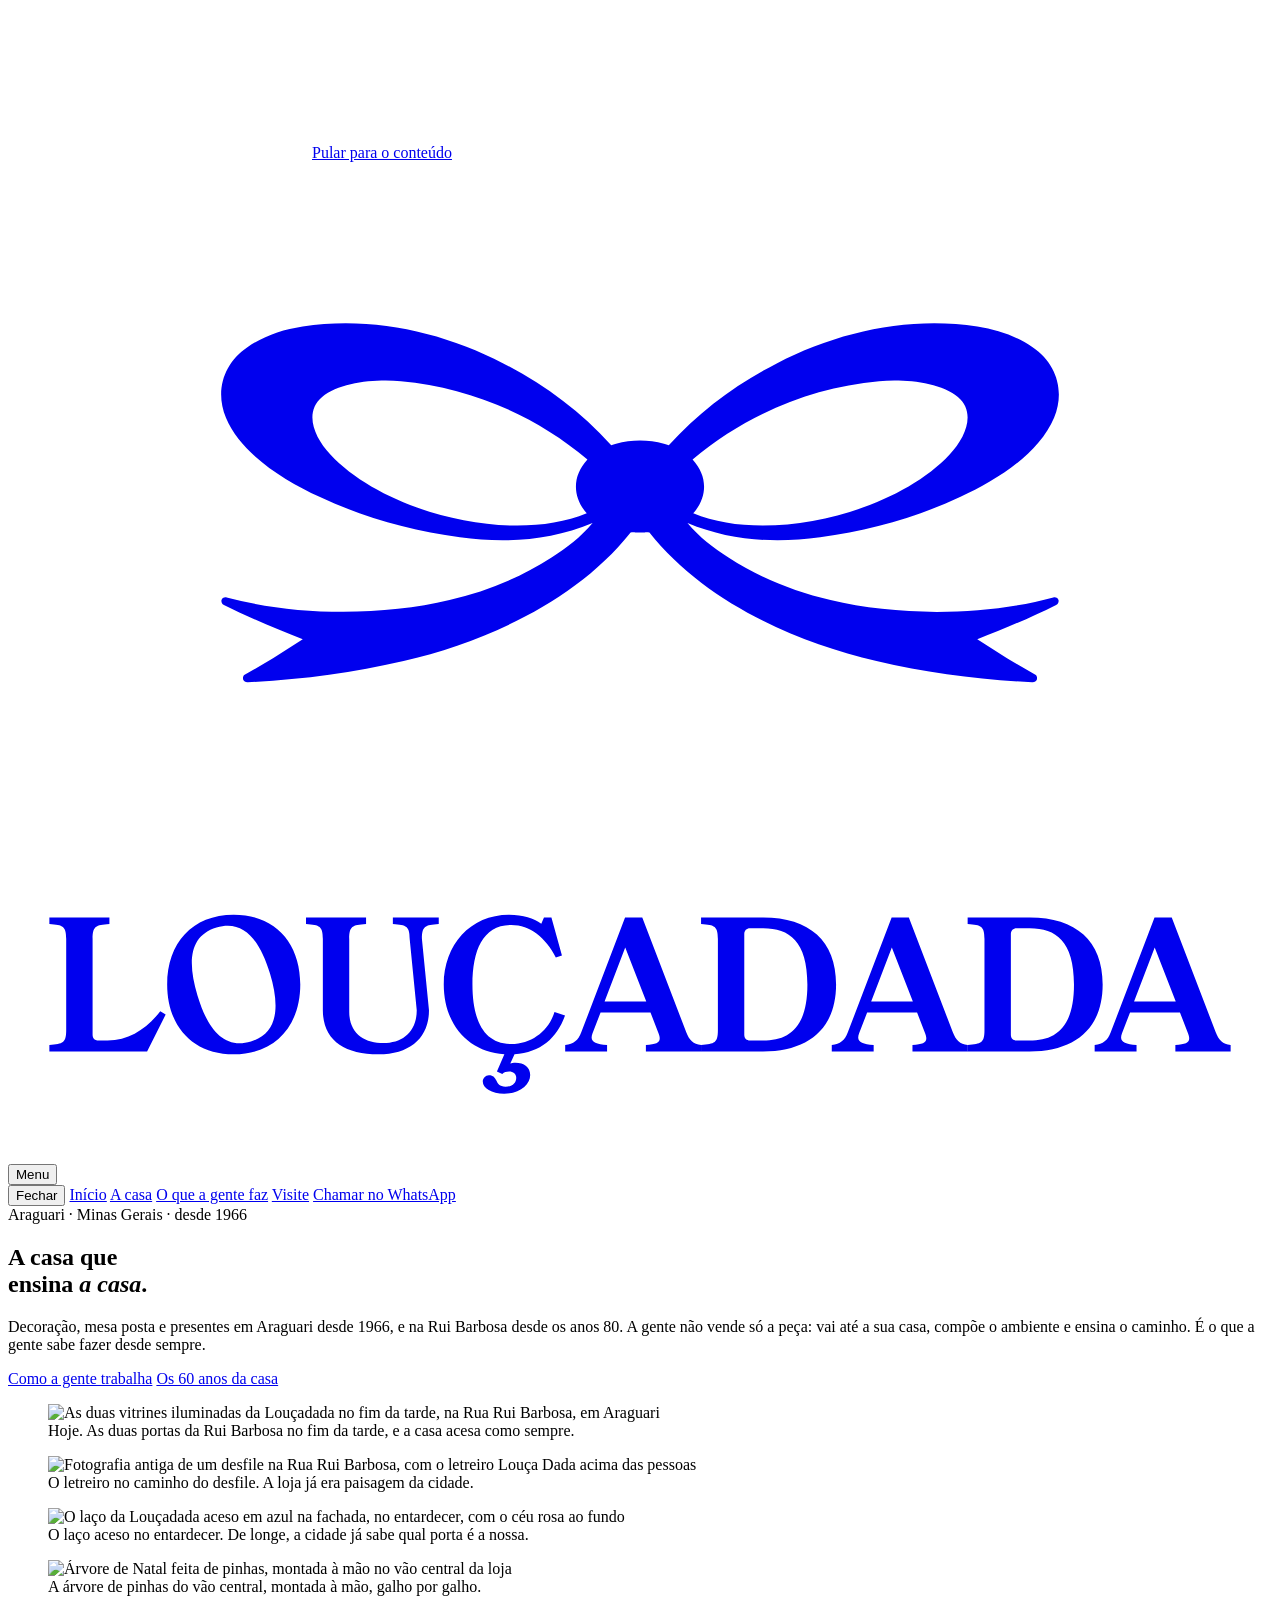
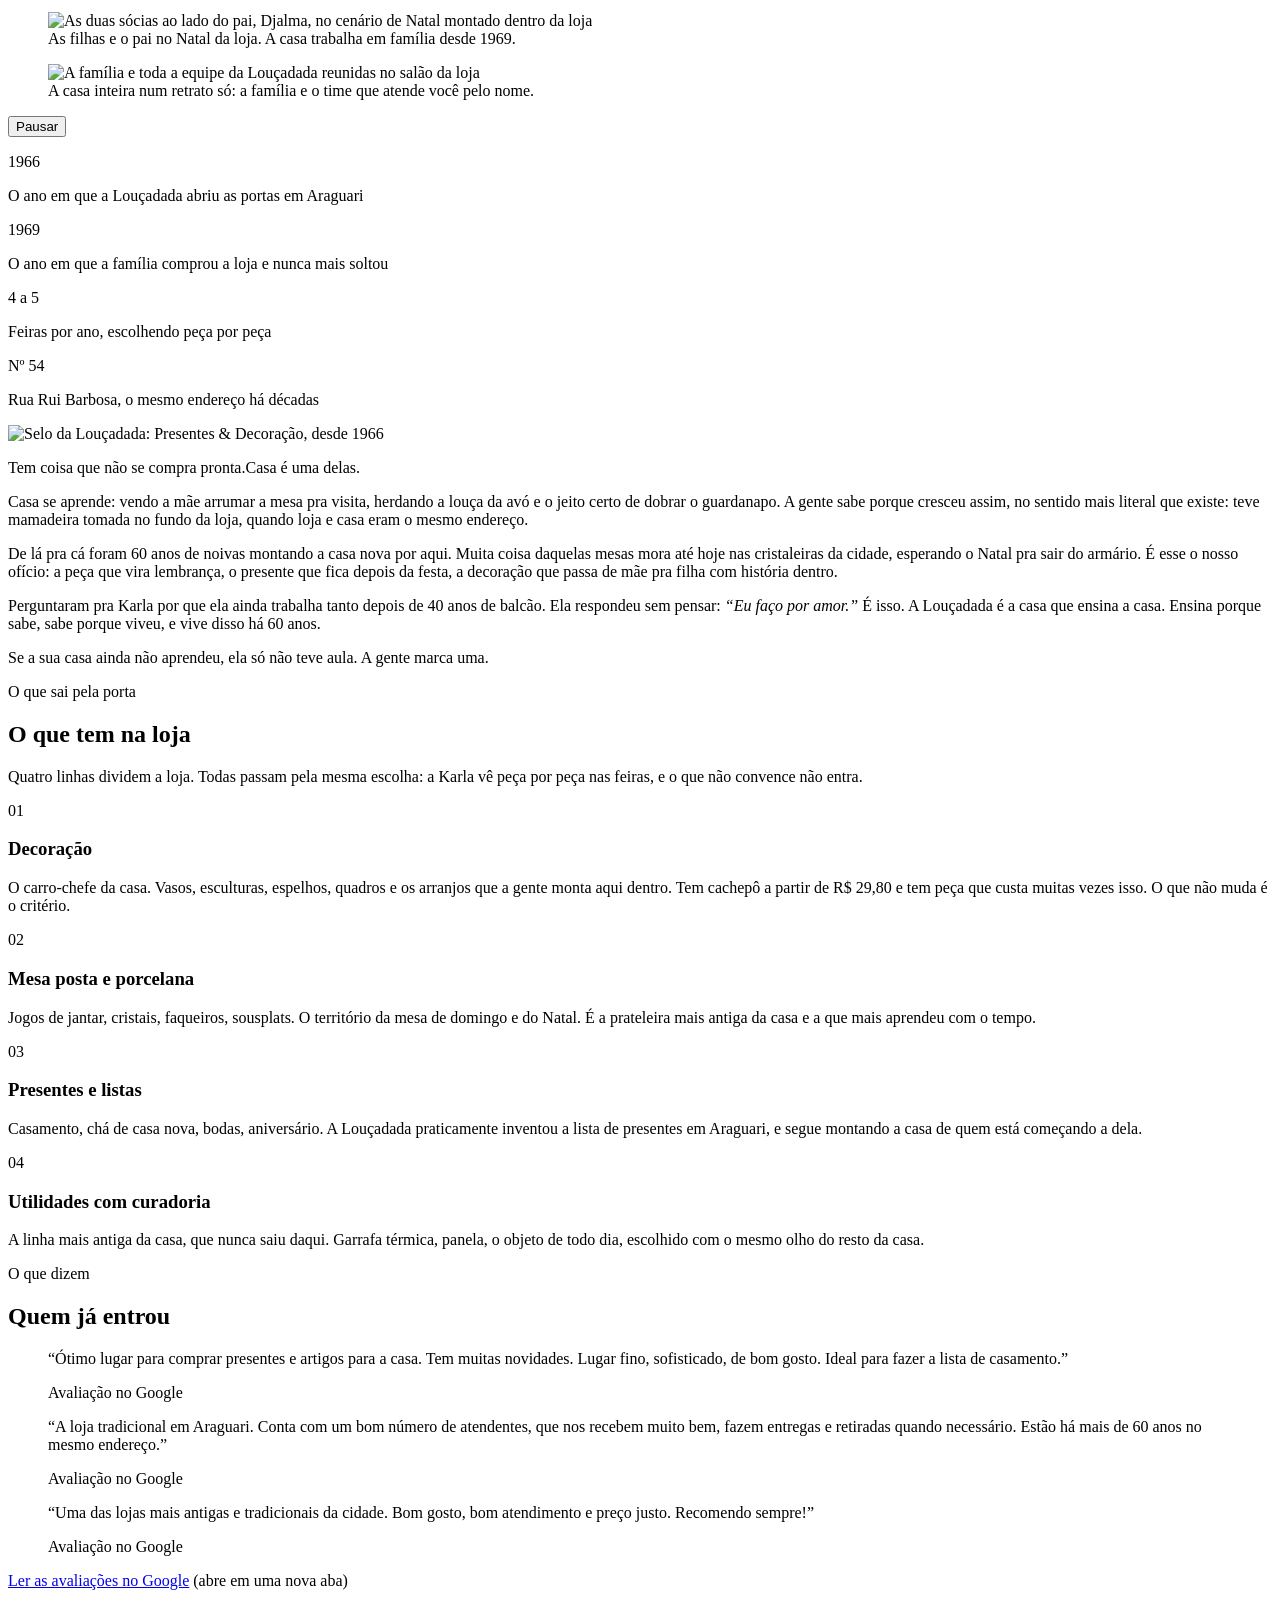
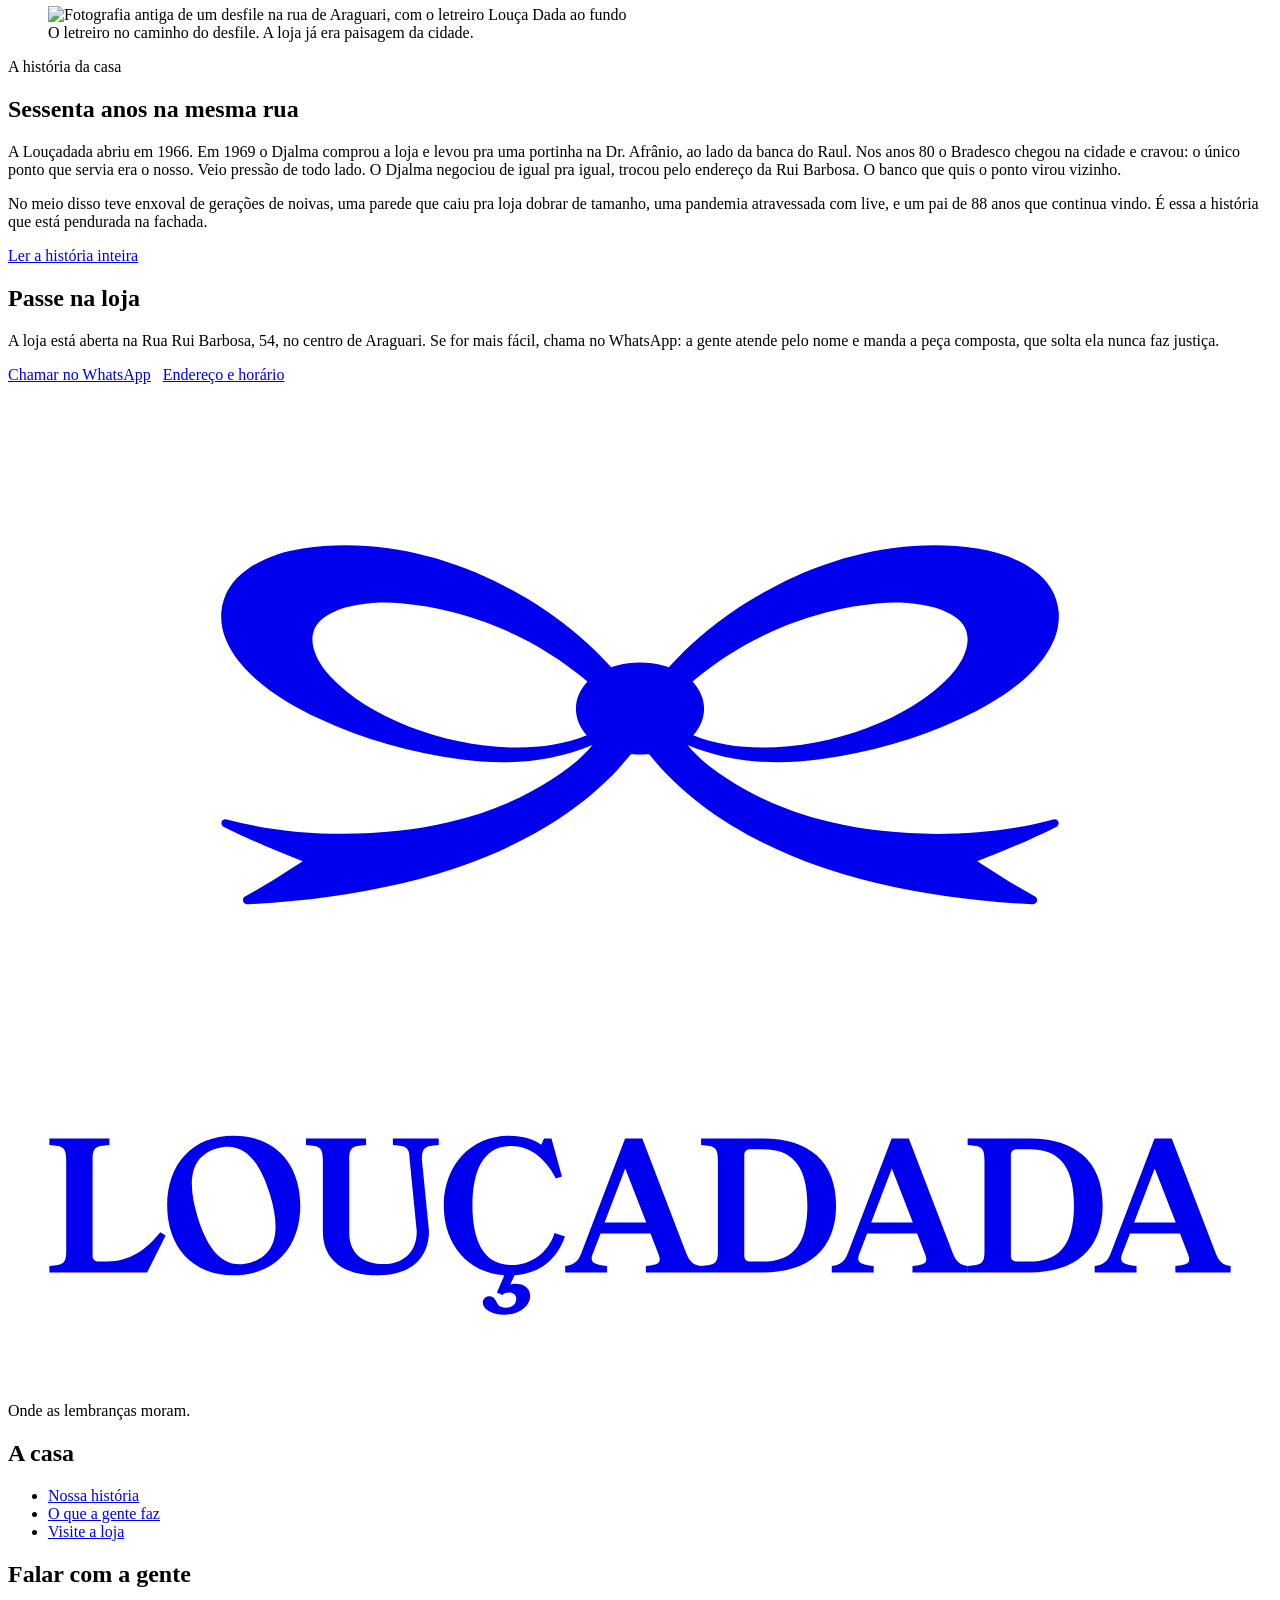
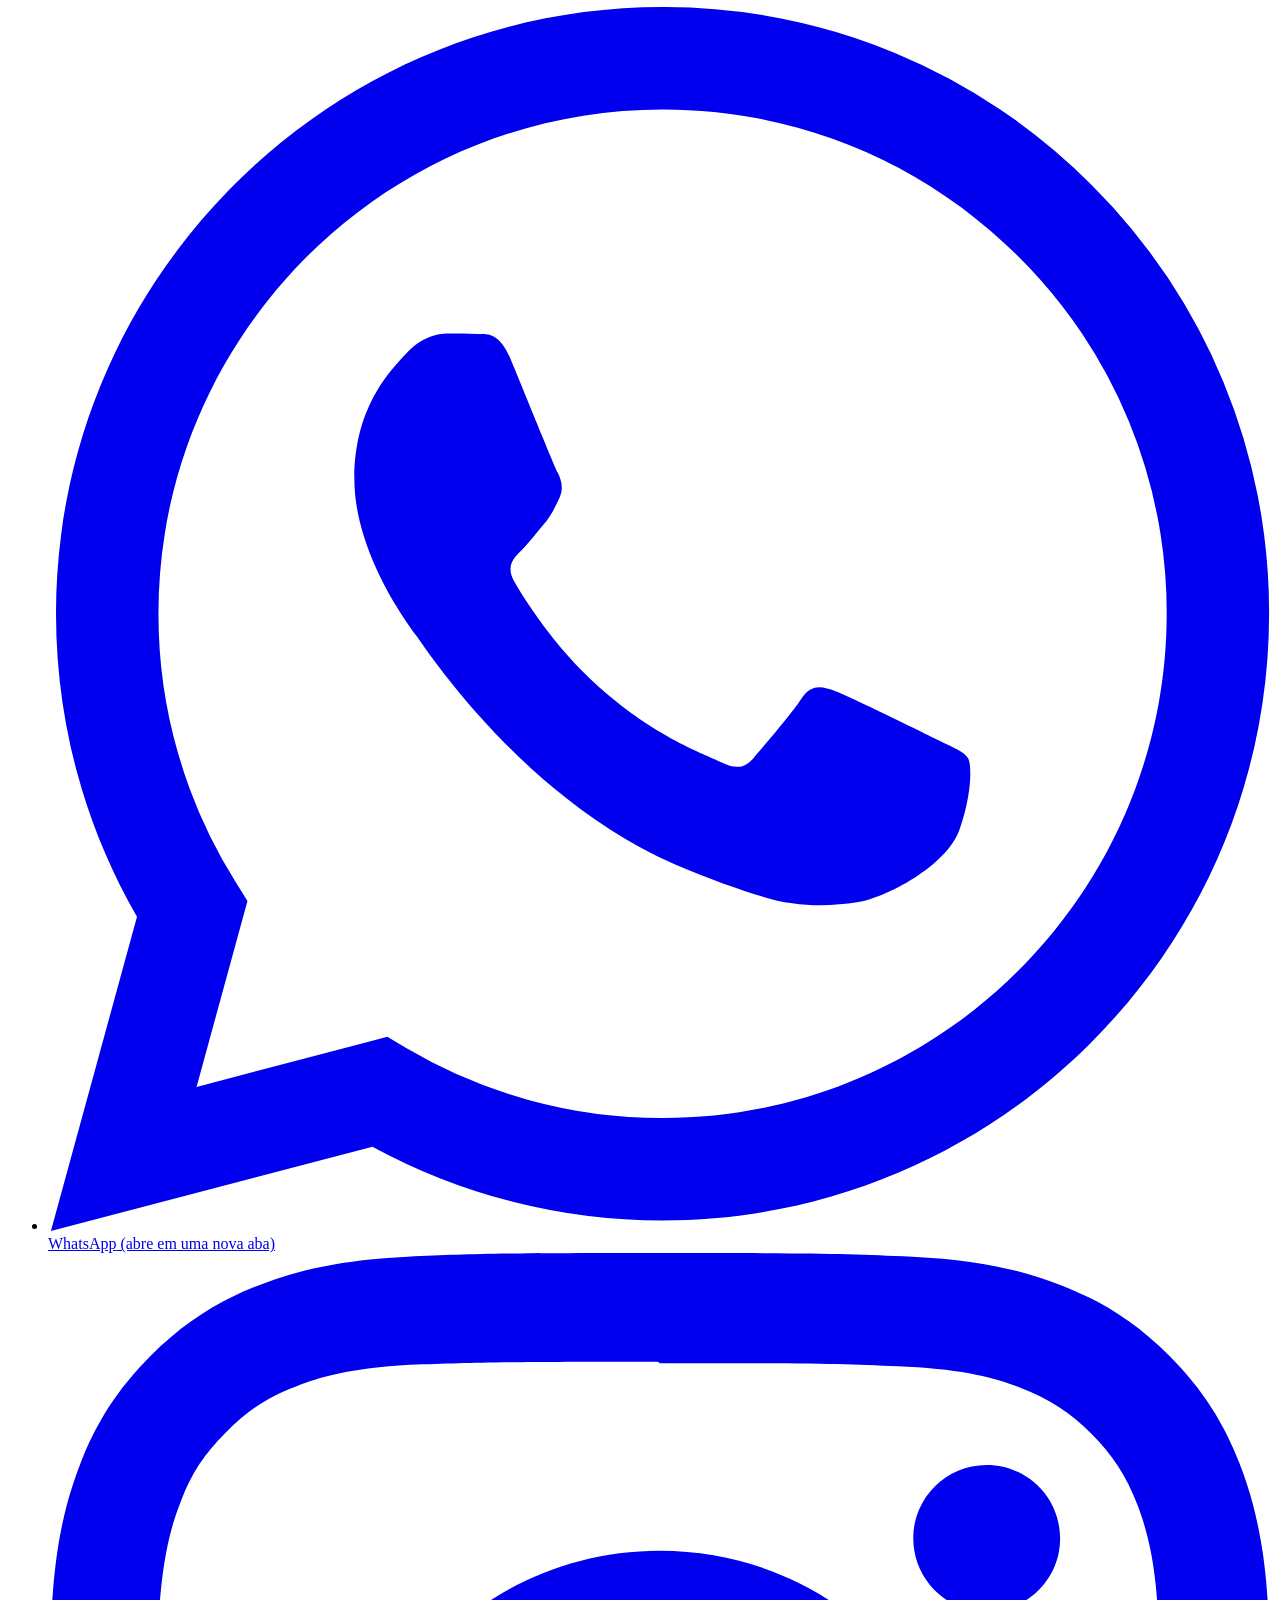
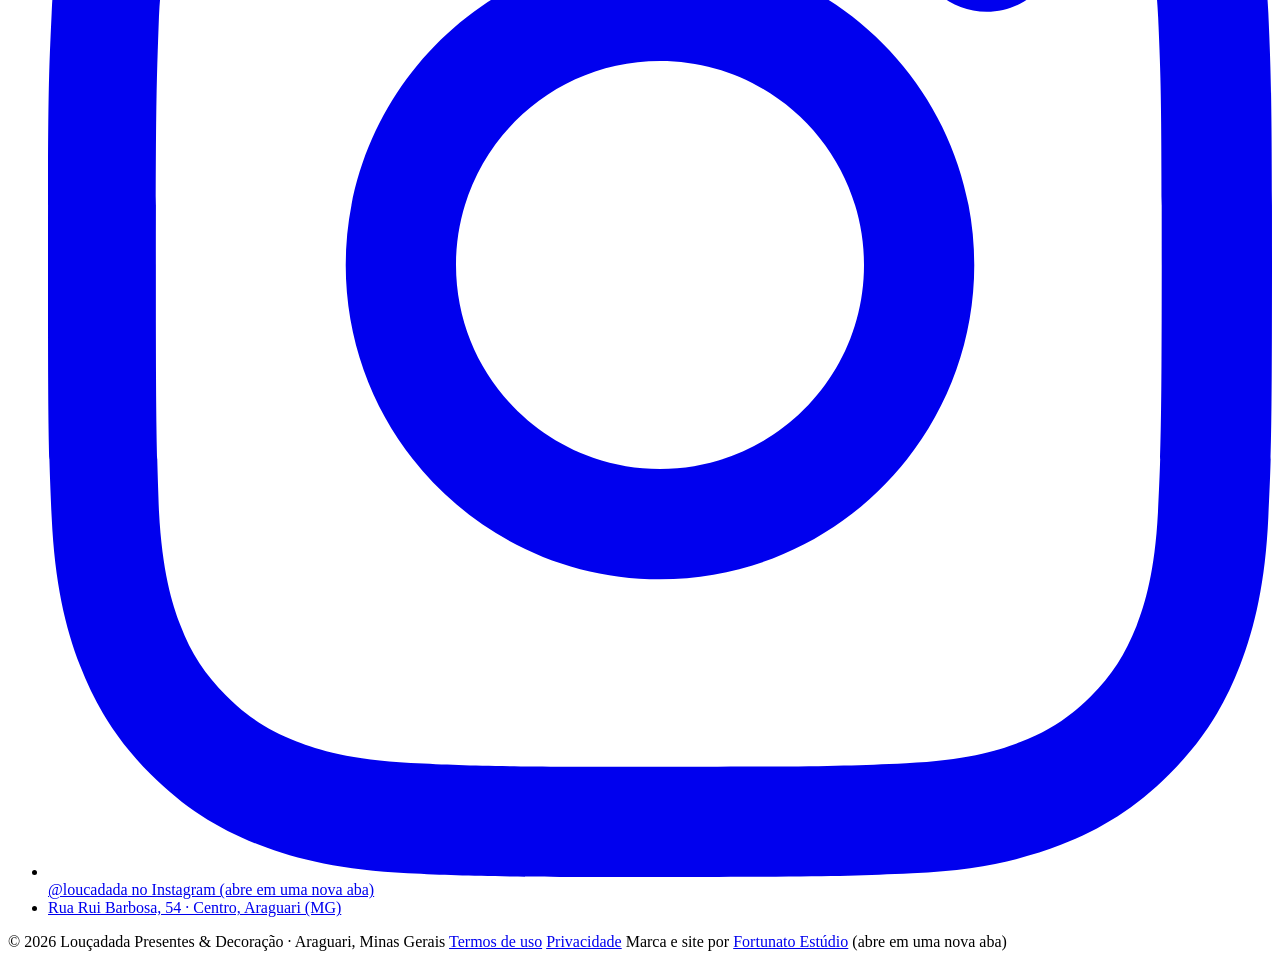
==== index.html @ 13d09411 "Louçadada: domínio definitivo loucadada.com Roda trocar-dominio.sh loucadada.com.br -> loucadada.com" ====
<!DOCTYPE html>
<html lang="pt-BR">
<head>
<meta charset="utf-8" />
<meta name="viewport" content="width=device-width, initial-scale=1, viewport-fit=cover" />
<title>Louçadada · Presentes e Decoração em Araguari desde 1966</title>
<meta name="description" content="A casa que ensina a casa. Decoração, mesa posta e presentes em Araguari desde 1966: a gente visita antes, compõe o ambiente e monta dentro da sua casa." />
<link rel="canonical" href="https://loucadada.com/" />
<meta name="theme-color" content="#1C1F22" />

<meta property="og:type" content="website" />
<meta property="og:locale" content="pt_BR" />
<meta property="og:site_name" content="Louçadada" />
<meta property="og:title" content="Louçadada · A casa que ensina a casa" />
<meta property="og:description" content="Decoração, mesa posta e presentes em Araguari desde 1966. A gente compõe, monta e ensina dentro da sua casa." />
<meta property="og:url" content="https://loucadada.com/" />
<meta property="og:image" content="https://loucadada.com/og.jpg?v=2" />
<meta property="og:image:type" content="image/jpeg" />
<meta property="og:image:width" content="1200" />
<meta property="og:image:height" content="630" />
<meta property="og:image:alt" content="A vitrine da Louçadada acesa no fim da tarde, cheia de peças de Natal, ao lado do logotipo da loja" />
<meta name="twitter:card" content="summary_large_image" />
<meta name="twitter:image" content="https://loucadada.com/og.jpg?v=2" />

<!-- Google Tag Manager: o snippet de cabeçalho entra aqui, com o ID real da
     conta. O par noscript vai logo depois da abertura do corpo. Ver README. -->
<link rel="icon" href="/favicon.svg" type="image/svg+xml" />
<link rel="icon" href="/favicon-32.png" sizes="32x32" type="image/png" />
<link rel="apple-touch-icon" href="/apple-touch-icon.png" />

<link rel="preload" href="/assets/fontes/figtree-latin-300_700-normal.woff2" as="font" type="font/woff2" crossorigin />
<link rel="preload" href="/assets/fontes/fraunces-latin-400_700-normal.woff2" as="font" type="font/woff2" crossorigin />
<link rel="stylesheet" href="/assets/fontes/fontes.css?v=4" />
<link rel="stylesheet" href="/assets/css/site.css?v=10" />

<script type="application/ld+json">
{
  "@context":"https://schema.org",
  "@graph":[
  {
    "@type":"WebSite",
    "@id":"https://loucadada.com/#site",
    "name":"Louçadada",
    "url":"https://loucadada.com/",
    "inLanguage":"pt-BR",
    "publisher":{"@id":"https://loucadada.com/#loja"}
  },
  {
  "@type":"HomeGoodsStore",
  "@id":"https://loucadada.com/#loja",
  "name":"Louçadada",
  "alternateName":"Louçadada Presentes & Decoração",
  "description":"Casa de decoração, mesa posta e presentes em Araguari (MG) desde 1966. Curadoria, montagem e composição de ambientes na casa do cliente.",
  "url":"https://loucadada.com/",
  "logo":"https://loucadada.com/icone-512.png",
  "image":"https://loucadada.com/og.jpg",
  "foundingDate":"1966",
  "address":{
    "@type":"PostalAddress",
    "streetAddress":"Rua Rui Barbosa, 54, Centro",
    "postalCode":"38440-222",
    "addressLocality":"Araguari",
    "addressRegion":"MG",
    "addressCountry":"BR"
  },
  "telephone":"+55-34-3241-3531",
  "email":"loucadadapresentes@yahoo.com.br",
  "priceRange":"$$",
"openingHoursSpecification":[
  {"@type":"OpeningHoursSpecification","dayOfWeek":["Monday","Tuesday","Wednesday","Thursday","Friday"],"opens":"08:30","closes":"18:00"},
  {"@type":"OpeningHoursSpecification","dayOfWeek":"Saturday","opens":"08:30","closes":"13:00"},
  {"@type":"OpeningHoursSpecification","dayOfWeek":"Sunday","opens":"00:00","closes":"00:00"}
],
  "areaServed":["Araguari","Uberlândia","Triângulo Mineiro"],
  "sameAs":["https://www.instagram.com/loucadada/"],
  "founder":{"@type":"Person","name":"Márcio Marra"},
  "employee":[
    {"@type":"Person","name":"Djalma","jobTitle":"Proprietário","award":"Mérito Empresarial da CDL Araguari 2018/19"},
    {"@type":"Person","name":"Karla","jobTitle":"Curadoria e compras"},
    {"@type":"Person","name":"Gisele","jobTitle":"Comunicação e atendimento"}
  ]
  }
  ]
}
</script>
</head>
<body>

<svg class="so-leitor" aria-hidden="true" focusable="false" xmlns="http://www.w3.org/2000/svg">
  <symbol id="laco" viewBox="0 0 1080 582.32"><path d="M893.17,372.02c-58.14,15.87-131.89,16.3-190.38,2.32-31.32-7.49-60.39-19.02-87.2-36.39-13.07-8.47-24.76-17.18-35.02-29.49,36.34,15.32,74.96,17.38,113.34,12.21,41.78-5.63,81.86-16.86,119.99-34.56,30.7-14.25,67.03-36.78,79.9-67.64,9.59-23,1.94-46.54-18.32-60.27-14.14-9.58-29.8-14.99-47.24-17.63-58.6-8.9-118.88,4.42-171.42,31.53-35.02,17.92-65.8,40.87-92.23,69.97-1.22-.48-2.62-.94-4.13-1.36-13.35-3.76-27.55-3.76-40.9,0-1.51.42-2.91.88-4.13,1.36-26.43-29.1-57.21-52.05-92.23-69.97-52.54-27.11-112.83-40.43-171.42-31.53-17.44,2.65-33.1,8.05-47.24,17.63-20.26,13.74-27.92,37.27-18.32,60.27,12.87,30.86,49.2,53.39,79.9,67.64,38.13,17.7,78.21,28.93,119.99,34.56,38.38,5.17,77,3.11,113.34-12.21-10.27,12.3-21.95,21.02-35.02,29.49-26.81,17.37-55.88,28.9-87.2,36.39-58.48,13.98-132.24,13.54-190.38-2.32-2.05-.56-4.09.68-4.46,2.36-.25,1.14.21,3.12,2.08,4.06,21.92,10.98,43.88,20.18,67.38,29.32l-25.42,16.32-24.28,14.12c-1.46.85-1.68,3.1-1.05,4.38.51,1.03,1.64,2.01,3.82,1.91,45.13-2.08,89.01-7.76,133.08-18.09,71.55-16.77,147.76-51.64,193.98-109.85,1.07-.1,2.6-.1,4.03-.07,2.67.05,5.34.05,8.01,0,1.43-.03,2.96-.02,4.03.07,46.22,58.21,122.43,93.08,193.98,109.85,44.07,10.33,87.94,16.01,133.08,18.09,2.17.1,3.31-.89,3.82-1.91.63-1.28.41-3.53-1.05-4.38l-24.28-14.12-25.42-16.32c23.5-9.14,45.46-18.34,67.38-29.32,1.87-.94,2.33-2.92,2.08-4.06-.37-1.68-2.41-2.92-4.46-2.36ZM744.29,187.37c21.28-1.94,52.23.68,67.33,13.47,15.63,13.24,6.81,34.24-7.06,49.13-46.36,49.81-154.86,76.95-219.06,50.19,12.61-14.25,12.23-32.12-.57-45.95,45.09-38.13,100.87-61.52,159.36-66.84ZM494.5,300.16c-64.21,26.76-172.71-.38-219.06-50.19-13.86-14.9-22.69-35.89-7.06-49.13,15.1-12.79,46.05-15.41,67.33-13.47,58.49,5.32,114.27,28.72,159.36,66.84-12.8,13.83-13.18,31.7-.57,45.95Z"/></symbol>
  <symbol id="whatsapp" viewBox="0 0 24 24"><path d="M17.472 14.382c-.297-.149-1.758-.867-2.03-.967-.273-.099-.471-.148-.67.15-.197.297-.767.966-.94 1.164-.173.199-.347.223-.644.075-.297-.15-1.255-.463-2.39-1.475-.883-.788-1.48-1.761-1.653-2.059-.173-.297-.018-.458.13-.606.134-.133.298-.347.446-.52.149-.174.198-.298.298-.497.099-.198.05-.371-.025-.52-.075-.149-.669-1.612-.916-2.207-.242-.579-.487-.5-.669-.51-.173-.008-.371-.01-.57-.01-.198 0-.52.074-.792.372-.272.297-1.04 1.016-1.04 2.479 0 1.462 1.065 2.875 1.213 3.074.149.198 2.096 3.2 5.077 4.487.709.306 1.262.489 1.694.625.712.227 1.36.195 1.871.118.571-.085 1.758-.719 2.006-1.413.248-.694.248-1.289.173-1.413-.074-.124-.272-.198-.57-.347m-5.421 7.403h-.004a9.87 9.87 0 01-5.031-1.378l-.361-.214-3.741.982.998-3.648-.235-.374a9.86 9.86 0 01-1.51-5.26c.001-5.45 4.436-9.884 9.888-9.884 2.64 0 5.122 1.03 6.988 2.898a9.825 9.825 0 012.893 6.994c-.003 5.45-4.437 9.884-9.885 9.884m8.413-18.297A11.815 11.815 0 0012.05 0C5.495 0 .16 5.335.157 11.892c0 2.096.547 4.142 1.588 5.945L.057 24l6.305-1.654a11.882 11.882 0 005.683 1.448h.005c6.554 0 11.89-5.335 11.893-11.893a11.821 11.821 0 00-3.48-8.413z"/></symbol>
  <symbol id="instagram" viewBox="0 0 24 24"><path d="M12 0C8.74 0 8.333.015 7.053.072 5.775.132 4.905.333 4.14.63c-.789.306-1.459.717-2.126 1.384S.935 3.35.63 4.14C.333 4.905.131 5.775.072 7.053.012 8.333 0 8.74 0 12s.015 3.667.072 4.947c.06 1.277.261 2.148.558 2.913.306.788.717 1.459 1.384 2.126.667.666 1.336 1.079 2.126 1.384.766.296 1.636.499 2.913.558C8.333 23.988 8.74 24 12 24s3.667-.015 4.947-.072c1.277-.06 2.148-.262 2.913-.558.788-.306 1.459-.718 2.126-1.384.666-.667 1.079-1.335 1.384-2.126.296-.765.499-1.636.558-2.913.06-1.28.072-1.687.072-4.947s-.015-3.667-.072-4.947c-.06-1.277-.262-2.149-.558-2.913-.306-.789-.718-1.459-1.384-2.126C21.319 1.347 20.651.935 19.86.63c-.765-.297-1.636-.499-2.913-.558C15.667.012 15.26 0 12 0zm0 2.16c3.203 0 3.585.016 4.85.071 1.17.055 1.805.249 2.227.415.562.217.96.477 1.382.896.419.42.679.819.896 1.381.164.422.36 1.057.413 2.227.057 1.266.07 1.646.07 4.85s-.015 3.585-.074 4.85c-.061 1.17-.256 1.805-.421 2.227-.224.562-.479.96-.899 1.382-.419.419-.824.679-1.38.896-.42.164-1.065.36-2.235.413-1.274.057-1.649.07-4.859.07-3.211 0-3.586-.015-4.859-.074-1.171-.061-1.816-.256-2.236-.421-.569-.224-.96-.479-1.379-.899-.421-.419-.69-.824-.9-1.38-.165-.42-.359-1.065-.42-2.235-.045-1.26-.061-1.649-.061-4.844 0-3.196.016-3.586.061-4.861.061-1.17.255-1.814.42-2.234.21-.57.479-.96.9-1.381.419-.419.81-.689 1.379-.898.42-.166 1.051-.361 2.221-.421 1.275-.045 1.65-.06 4.859-.06l.045.03zm0 3.678c-3.405 0-6.162 2.76-6.162 6.162 0 3.405 2.76 6.162 6.162 6.162 3.405 0 6.162-2.76 6.162-6.162 0-3.405-2.76-6.162-6.162-6.162zM12 16c-2.21 0-4-1.79-4-4s1.79-4 4-4 4 1.79 4 4-1.79 4-4 4zm7.846-10.405c0 .795-.646 1.44-1.44 1.44-.795 0-1.44-.646-1.44-1.44 0-.794.646-1.439 1.44-1.439.793-.001 1.44.645 1.44 1.439z"/></symbol>
  <symbol id="logotipo" viewBox="0 0 1080 267"><path d="M85.02,164.55c18.96,0,33.66-10.62,45.1-25l4.58,2.78-15.85,31.54H35.34v-5.56c11.77-.82,14.38-1.8,14.38-12.75v-77.78c0-10.95-2.61-12.09-14.38-12.91v-5.39h51.31v5.39c-11.77.82-14.38,1.96-14.38,12.91v81.87c0,3.1,1.96,4.9,4.9,4.9h7.84Z"/><path d="M249.73,116.67c0,35.3-21.57,59.64-56.87,59.64s-56.87-24.35-56.87-59.64,21.41-59.64,56.87-59.64,56.87,24.35,56.87,59.64ZM223.84,107.32c-8.55-28.31-22.35-46.34-45.66-39.3-23.46,7.08-24.84,29.69-16.29,58,8.5,28.16,22.19,46.38,45.66,39.3,23.31-7.04,24.79-29.84,16.29-58Z"/><path d="M291.56,139.87c0,18.96,13.24,26.8,29.25,26.8s28.43-9.31,28.43-28.11l-6.03-60.79c0-10.95-2.61-12.09-14.38-12.91v-5.39h39.22v5.39c-11.77.82-14.38,1.96-14.38,12.91l6.03,60.95c0,22.71-15.36,37.58-43.14,37.58-29.9,0-47.55-12.75-47.55-37.75v-60.79c0-10.95-2.61-12.09-14.38-12.91v-5.39h51.31v5.39c-11.93.82-14.38,1.96-14.38,12.91v62.09Z"/><path d="M475.93,143.14c-6.86,19.12-20.59,31.54-43.14,33.01l-3.6,8.01c1.31-.49,2.45-.65,4.41-.65,7.35,0,12.58,3.76,12.58,10.46,0,8.01-8.5,16.01-22.22,16.01-10.78,0-18.3-4.9-18.3-10.46,0-2.78,2.29-5.39,5.23-5.39,3.92,0,5.07,2.12,6.37,4.58,1.14,2.45,2.61,5.23,7.84,5.23,5.72,0,9.15-3.1,9.15-7.68,0-3.1-2.61-5.23-6.05-5.23-2.45,0-4.25.65-5.88,2.12l-4.57-2.12,6.37-14.87c-30.88-1.8-51.8-25.65-51.8-59.48s22.71-59.64,55.72-59.64c12.42,0,21.08,3.1,27.62,7.68l2.29-5.23h6.37l8.99,32.35-5.23,1.63c-8.66-16.67-21.9-27.62-38.07-27.62-24.02,0-33.17,21.24-33.17,50.82s9.15,50.82,33.17,50.82c17.98,0,32.19-11.76,36.93-27.45l8.99,3.1Z"/><path d="M579.34,157.03c2.94,7.68,6.05,10.46,12.91,11.28v5.56h-47.22v-5.56c10.95-.82,13.56-2.78,10.79-9.97l-6.86-17.81h-42.65l-6.86,17.81c-2.61,6.7,1.31,9.15,12.42,9.97v5.56h-35.79v-5.56c7.35-.82,10.95-3.6,13.73-10.79l37.42-98.04h14.71l37.42,97.55ZM509.73,131.21h35.62l-17.97-46.24-17.65,46.24Z"/><path d="M592.17,173.86v-5.56c11.77-.82,14.38-1.8,14.38-12.75v-77.78c0-10.95-2.61-12.09-14.38-12.91v-5.39h53.11c39.38,0,62.26,19.94,62.26,57.19s-23.2,57.19-62.42,57.19h-52.94ZM634,68.63c-2.94,0-4.9,1.96-4.9,4.9v86.11c0,3.1,1.96,4.9,4.9,4.9h11.11c22.22,0,37.91-10.95,37.91-47.88s-15.36-48.04-37.75-48.04h-11.28Z"/><path d="M807.13,157.03c2.94,7.68,6.05,10.46,12.91,11.28v5.56h-47.23v-5.56c10.95-.82,13.56-2.78,10.79-9.97l-6.86-17.81h-42.65l-6.86,17.81c-2.61,6.7,1.31,9.15,12.42,9.97v5.56h-35.79v-5.56c7.35-.82,10.95-3.6,13.72-10.79l37.42-98.04h14.71l37.42,97.55ZM737.52,131.21h35.62l-17.97-46.24-17.65,46.24Z"/><path d="M819.95,173.86v-5.56c11.77-.82,14.38-1.8,14.38-12.75v-77.78c0-10.95-2.61-12.09-14.38-12.91v-5.39h53.11c39.38,0,62.26,19.94,62.26,57.19s-23.2,57.19-62.42,57.19h-52.94ZM861.79,68.63c-2.94,0-4.9,1.96-4.9,4.9v86.11c0,3.1,1.96,4.9,4.9,4.9h11.11c22.22,0,37.91-10.95,37.91-47.88s-15.36-48.04-37.75-48.04h-11.27Z"/><path d="M1031.75,157.03c2.94,7.68,6.05,10.46,12.91,11.28v5.56h-47.22v-5.56c10.95-.82,13.56-2.78,10.78-9.97l-6.86-17.81h-42.65l-6.86,17.81c-2.61,6.7,1.31,9.15,12.42,9.97v5.56h-35.79v-5.56c7.35-.82,10.95-3.6,13.73-10.79l37.42-98.04h14.71l37.42,97.55ZM962.14,131.21h35.62l-17.97-46.24-17.65,46.24Z"/></symbol>
</svg>

<a class="pular" href="#conteudo">Pular para o conteúdo</a>

<header class="topo">
  <div class="envelope topo__linha">
    <a class="marca" href="/" aria-label="Louçadada, página inicial">
      <svg class="marca__laco" viewBox="0 0 1080 582.32" fill="currentColor" aria-hidden="true"><use href="#laco"></use></svg>
      <svg class="marca__nome" viewBox="0 0 1080 267" fill="currentColor" role="img" aria-label="Louçadada"><use href="#logotipo"></use></svg>
    </a>

    <button class="abrir-menu" aria-expanded="false" aria-controls="menu">Menu</button>

    <nav class="menu" id="menu" data-aberto="false" aria-label="Principal">
      <button class="fechar-menu" type="button">Fechar</button>
      <a href="/" aria-current="page">Início</a>
      <a href="/a-casa/">A casa</a>
      <a href="/em-casa/">O que a gente faz</a>
      <a href="/visite/">Visite</a>
      <a class="botao botao--azul" href="https://wa.me/5534998703531?text=Ol%C3%A1%2C%20vim%20pelo%20site%20e%20gostaria%20de%20falar%20com%20uma%20atendente." rel="noopener">Chamar no WhatsApp</a>
    </nav>
  </div>
</header>

<main id="conteudo">

  <!-- ABERTURA ---------------------------------------------------------- -->
  <section class="abertura">
    <div class="envelope abertura__grade">
      <div class="surge">
        <span class="sobrelinha">Araguari · Minas Gerais · desde 1966</span>
        <h1>A casa que<br />ensina <em>a casa</em>.</h1>
        <p class="linha-fina mt-p">
          Decoração, mesa posta e presentes em Araguari desde 1966, e na Rui
          Barbosa desde os anos 80. A gente
          não vende só a peça: vai até a sua casa, compõe o ambiente e ensina
          o caminho. É o que a gente sabe fazer desde sempre.
        </p>
        <div class="abertura__acoes">
          <a class="botao botao--azul" href="/em-casa/">Como a gente trabalha</a>
          <a class="botao botao--linha" href="/a-casa/">Os 60 anos da casa</a>
        </div>
      </div>

      <!-- O álbum da casa passando sozinho. Sem JS, fica a primeira foto, que já
           conta a história. Com JS, as seis se revezam e a legenda vai junto. -->
      <div class="album abertura__foto surge" id="album-abertura" role="group"
           aria-roledescription="galeria" aria-label="Fotografias da Louçadada, de 1966 a hoje">

        <figure class="album__item" data-ativa>
          <img src="/assets/img/vitrines-acesas.webp"
               alt="As duas vitrines iluminadas da Louçadada no fim da tarde, na Rua Rui Barbosa, em Araguari"
               width="1080" height="1406" fetchpriority="high" decoding="async" />
          <figcaption class="abertura__legenda">
            Hoje. As duas portas da Rui Barbosa no fim da tarde, e a casa acesa como sempre.
          </figcaption>
        </figure>

        <figure class="album__item">
          <img src="/assets/img/desfile-letreiro.webp"
               alt="Fotografia antiga de um desfile na Rua Rui Barbosa, com o letreiro Louça Dada acima das pessoas"
               width="900" height="1350" loading="lazy" decoding="async" />
          <figcaption class="abertura__legenda">
            O letreiro no caminho do desfile. A loja já era paisagem da cidade.
          </figcaption>
        </figure>

        <figure class="album__item">
          <img src="/assets/img/laco-aceso.webp"
               alt="O laço da Louçadada aceso em azul na fachada, no entardecer, com o céu rosa ao fundo"
               width="899" height="1599" loading="lazy" decoding="async" />
          <figcaption class="abertura__legenda">
            O laço aceso no entardecer. De longe, a cidade já sabe qual porta é a nossa.
          </figcaption>
        </figure>

        <figure class="album__item">
          <img src="/assets/img/arvore-pinhas.webp"
               alt="Árvore de Natal feita de pinhas, montada à mão no vão central da loja"
               width="900" height="1174" loading="lazy" decoding="async" />
          <figcaption class="abertura__legenda">
            A árvore de pinhas do vão central, montada à mão, galho por galho.
          </figcaption>
        </figure>

        <figure class="album__item">
          <img src="/assets/img/familia-natal.webp"
               alt="As duas sócias ao lado do pai, Djalma, no cenário de Natal montado dentro da loja"
               width="900" height="1171" loading="lazy" decoding="async" />
          <figcaption class="abertura__legenda">
            As filhas e o pai no Natal da loja. A casa trabalha em família desde 1969.
          </figcaption>
        </figure>

        <figure class="album__item">
          <img src="/assets/img/casa-inteira.webp"
               alt="A família e toda a equipe da Louçadada reunidas no salão da loja"
               width="1080" height="968" loading="lazy" decoding="async" />
          <figcaption class="abertura__legenda">
            A casa inteira num retrato só: a família e o time que atende você pelo nome.
          </figcaption>
        </figure>

        <div class="album__controles">
          <button class="album__pausa" type="button" aria-pressed="false">
            <span class="album__icone" aria-hidden="true"></span>
            <span class="album__rotulo">Pausar</span>
          </button>
          <div class="album__pontos" role="group" aria-label="Escolher a fotografia"></div>
        </div>
      </div>
    </div>
  </section>

  <!-- PROVAS ------------------------------------------------------------ -->
  <section class="secao--curta claro">
    <div class="envelope">
      <div class="provas surge">
        <div>
          <p class="prova__num">1966</p>
          <p class="prova__txt">O ano em que a Louçadada abriu as portas em Araguari</p>
        </div>
        <div>
          <p class="prova__num">1969</p>
          <p class="prova__txt">O ano em que a família comprou a loja e nunca mais soltou</p>
        </div>
        <div>
          <p class="prova__num">4 a 5</p>
          <p class="prova__txt">Feiras por ano, escolhendo peça por peça</p>
        </div>
        <div>
          <p class="prova__num">Nº 54</p>
          <p class="prova__txt">Rua Rui Barbosa, o mesmo endereço há décadas</p>
        </div>
      </div>
    </div>
  </section>

  <!-- MANIFESTO --------------------------------------------------------- -->
  <section class="secao manifesto">
    <div class="envelope duas duas--texto-maior">
      <div class="manifesto__marca surge">
        <img class="manifesto__selo" src="/assets/marca/selo.webp"
             alt="Selo da Louçadada: Presentes &amp; Decoração, desde 1966"
             width="560" height="560" loading="lazy" decoding="async" />
        <p class="manifesto__texto">
          Tem coisa que não se&nbsp;compra&nbsp;pronta.<span class="depois">Casa é uma&nbsp;delas.</span>
        </p>
      </div>
      <div class="manifesto__corpo surge">
        <p>
          Casa se aprende: vendo a mãe arrumar a mesa pra visita, herdando a louça
          da avó e o jeito certo de dobrar o guardanapo. A gente sabe porque
          cresceu assim, no sentido mais literal que existe: teve mamadeira tomada
          no fundo da loja, quando loja e casa eram o mesmo endereço.
        </p>
        <p>
          De lá pra cá foram 60 anos de noivas montando a casa nova
          por aqui. Muita coisa daquelas mesas mora até hoje nas cristaleiras da
          cidade, esperando o Natal pra sair do armário. É esse o nosso ofício: a
          peça que vira lembrança, o presente que fica depois da festa, a decoração
          que passa de mãe pra filha com história dentro.
        </p>
        <p>
          Perguntaram pra Karla por que ela ainda trabalha tanto depois de 40 anos de
          balcão. Ela respondeu sem pensar: <em>“Eu faço por amor.”</em>
          É isso. A Louçadada é a casa que ensina a casa. Ensina porque sabe, sabe
          porque viveu, e vive disso há 60 anos.
        </p>
        <p>
          Se a sua casa ainda não aprendeu, ela só não teve aula. A gente marca uma.
        </p>
      </div>
    </div>
  </section>

  <!-- O QUE SAI PELA PORTA ----------------------------------------------- -->
  <section class="secao claro">
    <div class="envelope">
      <div class="surge">
        <span class="sobrelinha">O que sai pela porta</span>
        <h2>O que tem na loja</h2>
        <p class="linha-fina mt-p">
          Quatro linhas dividem a loja. Todas passam pela mesma escolha: a Karla vê
          peça por peça nas feiras, e o que não convence não entra.
        </p>
      </div>

      <div class="grade grade--4 mt-m">
        <article class="cartao surge">
          <span class="cartao__num">01</span>
          <h3>Decoração</h3>
          <p>
            O carro-chefe da casa. Vasos, esculturas, espelhos, quadros e os arranjos
            que a gente monta aqui dentro. Tem cachepô a partir de R$ 29,80 e tem peça que custa muitas vezes isso. O que não muda é o critério.
          </p>
        </article>
        <article class="cartao surge">
          <span class="cartao__num">02</span>
          <h3>Mesa posta e porcelana</h3>
          <p>
            Jogos de jantar, cristais, faqueiros, sousplats. O território da mesa de
            domingo e do Natal. É a prateleira mais antiga da casa e a que mais
            aprendeu com o tempo.
          </p>
        </article>
        <article class="cartao surge">
          <span class="cartao__num">03</span>
          <h3>Presentes e listas</h3>
          <p>
            Casamento, chá de casa nova, bodas, aniversário. A Louçadada praticamente
            inventou a lista de presentes em Araguari, e segue montando a casa de quem
            está começando a dela.
          </p>
        </article>
        <article class="cartao surge">
          <span class="cartao__num">04</span>
          <h3>Utilidades com curadoria</h3>
          <p>
            A linha mais antiga da casa, que nunca saiu daqui. Garrafa térmica, panela,
            o objeto de todo dia, escolhido com o mesmo olho do resto da casa.
          </p>
        </article>
      </div>
    </div>
  </section>

  <!-- O QUE DIZEM ---------------------------------------------------------- -->
  <!-- Avaliações públicas no Google, copiadas como foram escritas. Sem schema
       de review de propósito: marcar avaliação colhida em outra plataforma é
       justamente o que o Google desaconselha. -->
  <section class="secao azul">
    <div class="envelope">
      <div class="surge">
        <span class="sobrelinha">O que dizem</span>
        <h2>Quem já entrou</h2>
      </div>

      <div class="grade grade--3 mt-m">
        <blockquote class="cartao surge">
          <p>
            “Ótimo lugar para comprar presentes e artigos para a casa. Tem muitas
            novidades. Lugar fino, sofisticado, de bom gosto. Ideal para fazer a
            lista de casamento.”
          </p>
          <footer class="cartao__num">Avaliação no Google</footer>
        </blockquote>

        <blockquote class="cartao surge">
          <p>
            “A loja tradicional em Araguari. Conta com um bom número de
            atendentes, que nos recebem muito bem, fazem entregas e retiradas
            quando necessário. Estão há mais de 60 anos no mesmo endereço.”
          </p>
          <footer class="cartao__num">Avaliação no Google</footer>
        </blockquote>

        <blockquote class="cartao surge">
          <p>
            “Uma das lojas mais antigas e tradicionais da cidade. Bom gosto, bom
            atendimento e preço justo. Recomendo sempre!”
          </p>
          <footer class="cartao__num">Avaliação no Google</footer>
        </blockquote>
      </div>

      <p class="mt-p surge">
        <a class="link" href="https://share.google/A6CAGvSTdn3IF518g"
           target="_blank" rel="noopener">Ler as avaliações no Google</a>
        <span class="so-leitor"> (abre em uma nova aba)</span>
      </p>
    </div>
  </section>

  <!-- 60 ANOS, TEASER ----------------------------------------------------- -->
  <section class="secao claro">
    <div class="envelope duas">
      <figure class="figura figura--larga surge">
        <img src="/assets/img/desfile-letreiro.webp"
             alt="Fotografia antiga de um desfile na rua de Araguari, com o letreiro Louça Dada ao fundo"
             width="900" height="1350" loading="lazy" decoding="async" />
        <figcaption>O letreiro no caminho do desfile. A loja já era paisagem da cidade.</figcaption>
      </figure>
      <div class="surge">
        <span class="sobrelinha">A história da casa</span>
        <h2>Sessenta anos na mesma rua</h2>
        <div class="texto mt-p">
          <p>
            A Louçadada abriu em 1966. Em 1969 o Djalma comprou a loja e levou pra uma
            portinha na Dr. Afrânio, ao lado da banca do Raul. Nos anos 80 o Bradesco
            chegou na cidade e cravou: o único ponto que servia era o nosso. Veio
            pressão de todo lado. O Djalma negociou de igual pra igual, trocou pelo
            endereço da Rui Barbosa. O banco que quis o ponto virou vizinho.
          </p>
          <p>
            No meio disso teve enxoval de gerações de noivas, uma parede que caiu
            pra loja dobrar de tamanho, uma pandemia atravessada com live, e um pai de
            88 anos que continua vindo. É essa a história que está pendurada na
            fachada.
          </p>
        </div>
        <a class="botao botao--escuro mt-p" href="/a-casa/">Ler a história inteira</a>
      </div>
    </div>
  </section>

  <!-- CHAMADA FINAL ------------------------------------------------------- -->
  <section class="secao--curta">
    <div class="envelope">
      <div class="chamada surge">
        <div>
          <h2>Passe na loja</h2>
          <p>
            A loja está aberta na Rua Rui Barbosa, 54, no centro de Araguari. Se for
            mais fácil, chama no WhatsApp: a gente atende pelo nome e manda a peça
            composta, que solta ela nunca faz justiça.
          </p>
        </div>
        <div style="display:flex;flex-wrap:wrap;gap:12px">
          <a class="botao botao--escuro" href="https://wa.me/5534998703531?text=Ol%C3%A1%2C%20vim%20pelo%20site%20e%20gostaria%20de%20falar%20com%20uma%20atendente." rel="noopener">Chamar no WhatsApp</a>
          <a class="botao botao--linha" href="/visite/" style="border-color:rgba(242,237,227,.4)">Endereço e horário</a>
        </div>
      </div>
    </div>
  </section>

</main>

<footer class="rodape">
  <div class="envelope">
    <div class="rodape__grade">
      <div>
        <a class="marca" href="/" aria-label="Louçadada, página inicial">
          <svg class="marca__laco" viewBox="0 0 1080 582.32" fill="currentColor" aria-hidden="true"><use href="#laco"></use></svg>
          <svg class="marca__nome" viewBox="0 0 1080 267" fill="currentColor" role="img" aria-label="Louçadada"><use href="#logotipo"></use></svg>
        </a>
        <p class="rodape__frase">Onde as lembranças moram.</p>
      </div>

      <div>
        <h2>A casa</h2>
        <ul>
          <li><a href="/a-casa/">Nossa história</a></li>
          <li><a href="/em-casa/">O que a gente faz</a></li>
          <li><a href="/visite/">Visite a loja</a></li>
        </ul>
      </div>

      <div>
        <h2>Falar com a gente</h2>
        <ul>
          <li><a class="com-icone" href="https://wa.me/5534998703531?text=Ol%C3%A1%2C%20vim%20pelo%20site%20e%20gostaria%20de%20falar%20com%20uma%20atendente." target="_blank" rel="noopener"><svg class="icone" viewBox="0 0 24 24" fill="currentColor" aria-hidden="true"><use href="#whatsapp"></use></svg>WhatsApp<span class="so-leitor"> (abre em uma nova aba)</span></a></li>
          <li><a class="com-icone" href="https://www.instagram.com/loucadada/" target="_blank" rel="noopener"><svg class="icone" viewBox="0 0 24 24" fill="currentColor" aria-hidden="true"><use href="#instagram"></use></svg>@loucadada<span class="so-leitor"> no Instagram (abre em uma nova aba)</span></a></li>
          <li><a href="/visite/">Rua Rui Barbosa, 54 · Centro, Araguari (MG)</a></li>
        </ul>
      </div>
    </div>

    <div class="rodape__fim">
      <span>© <span data-ano>2026</span> Louçadada Presentes &amp; Decoração · Araguari, Minas Gerais</span>
      <span class="rodape__legais">
        <a href="/termos/">Termos de uso</a>
        <a href="/privacidade/">Privacidade</a>
      </span>
      <span>Marca e site por <a class="link" href="https://fortunatoestudio.com/" target="_blank" rel="noopener">Fortunato Estúdio</a><span class="so-leitor"> (abre em uma nova aba)</span></span>
    </div>
  </div>
</footer>

<script src="/assets/js/site.js?v=10" defer></script>
</body>
</html>
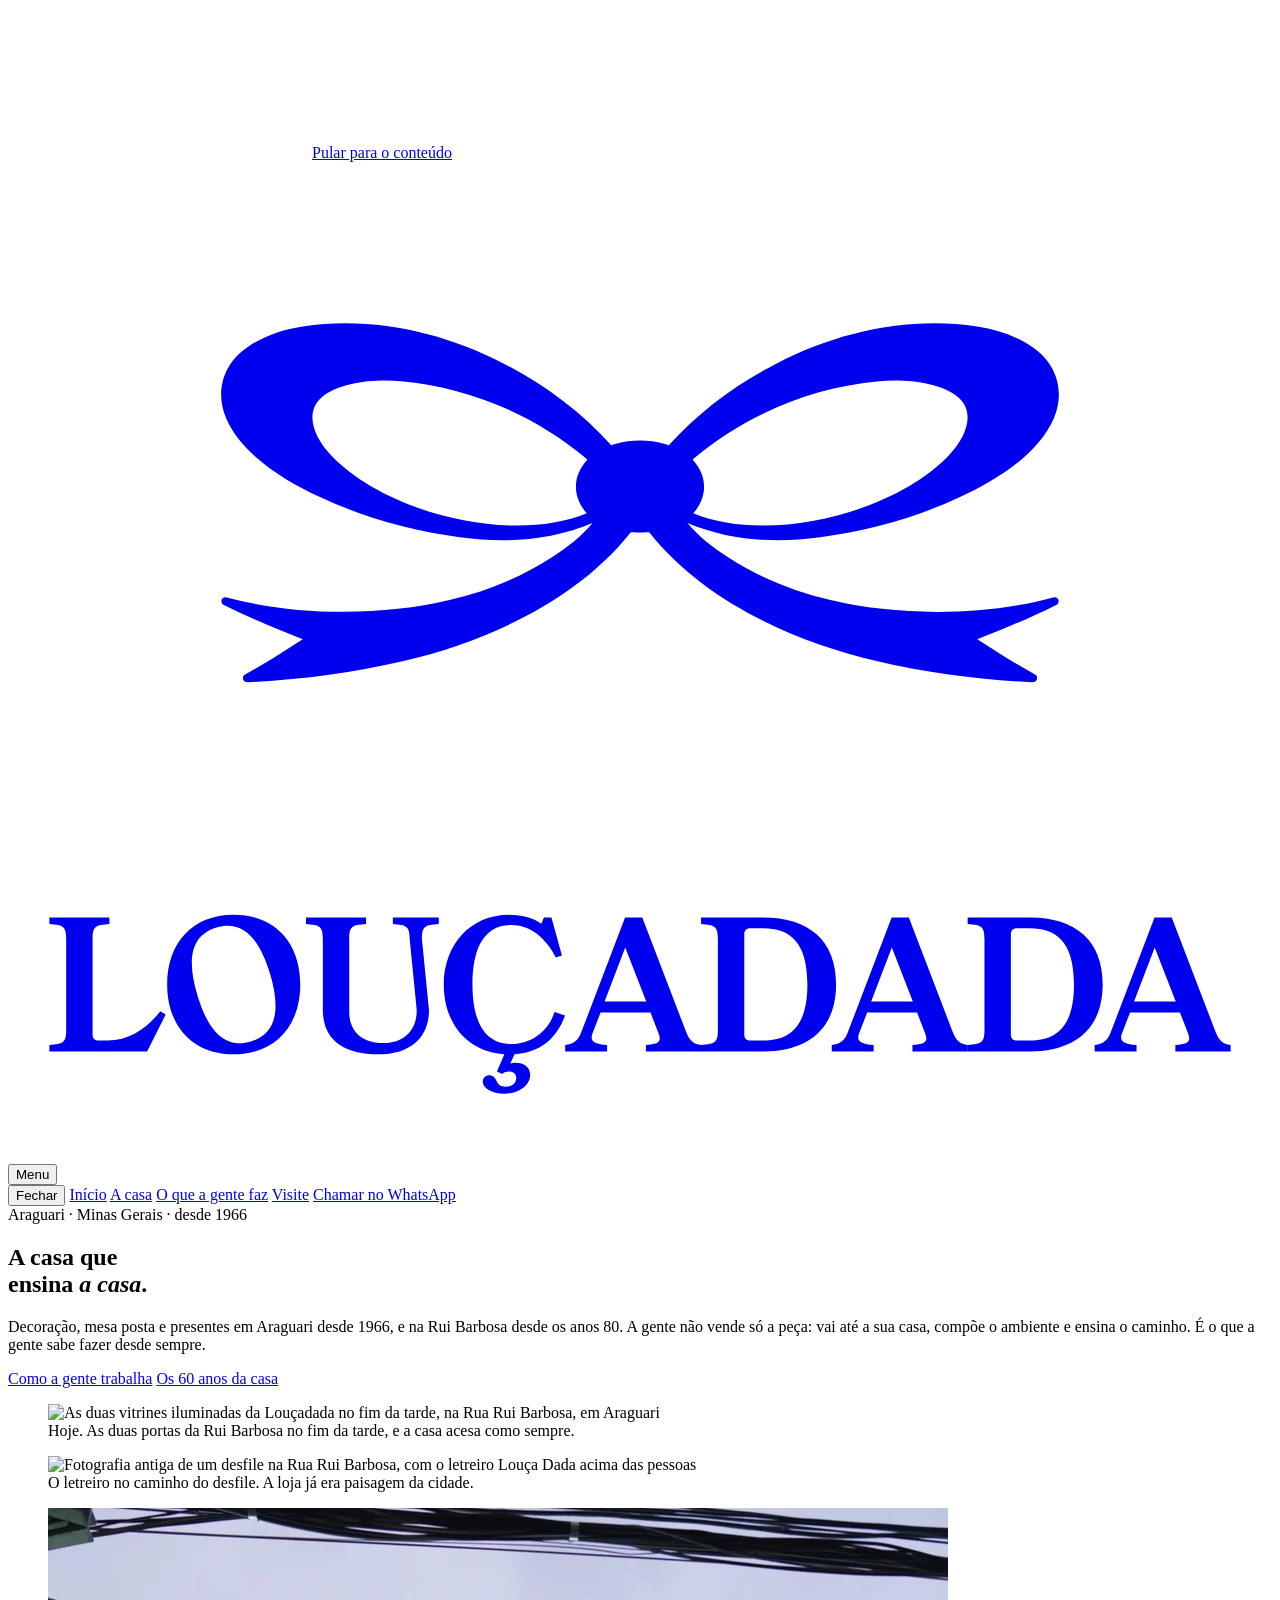
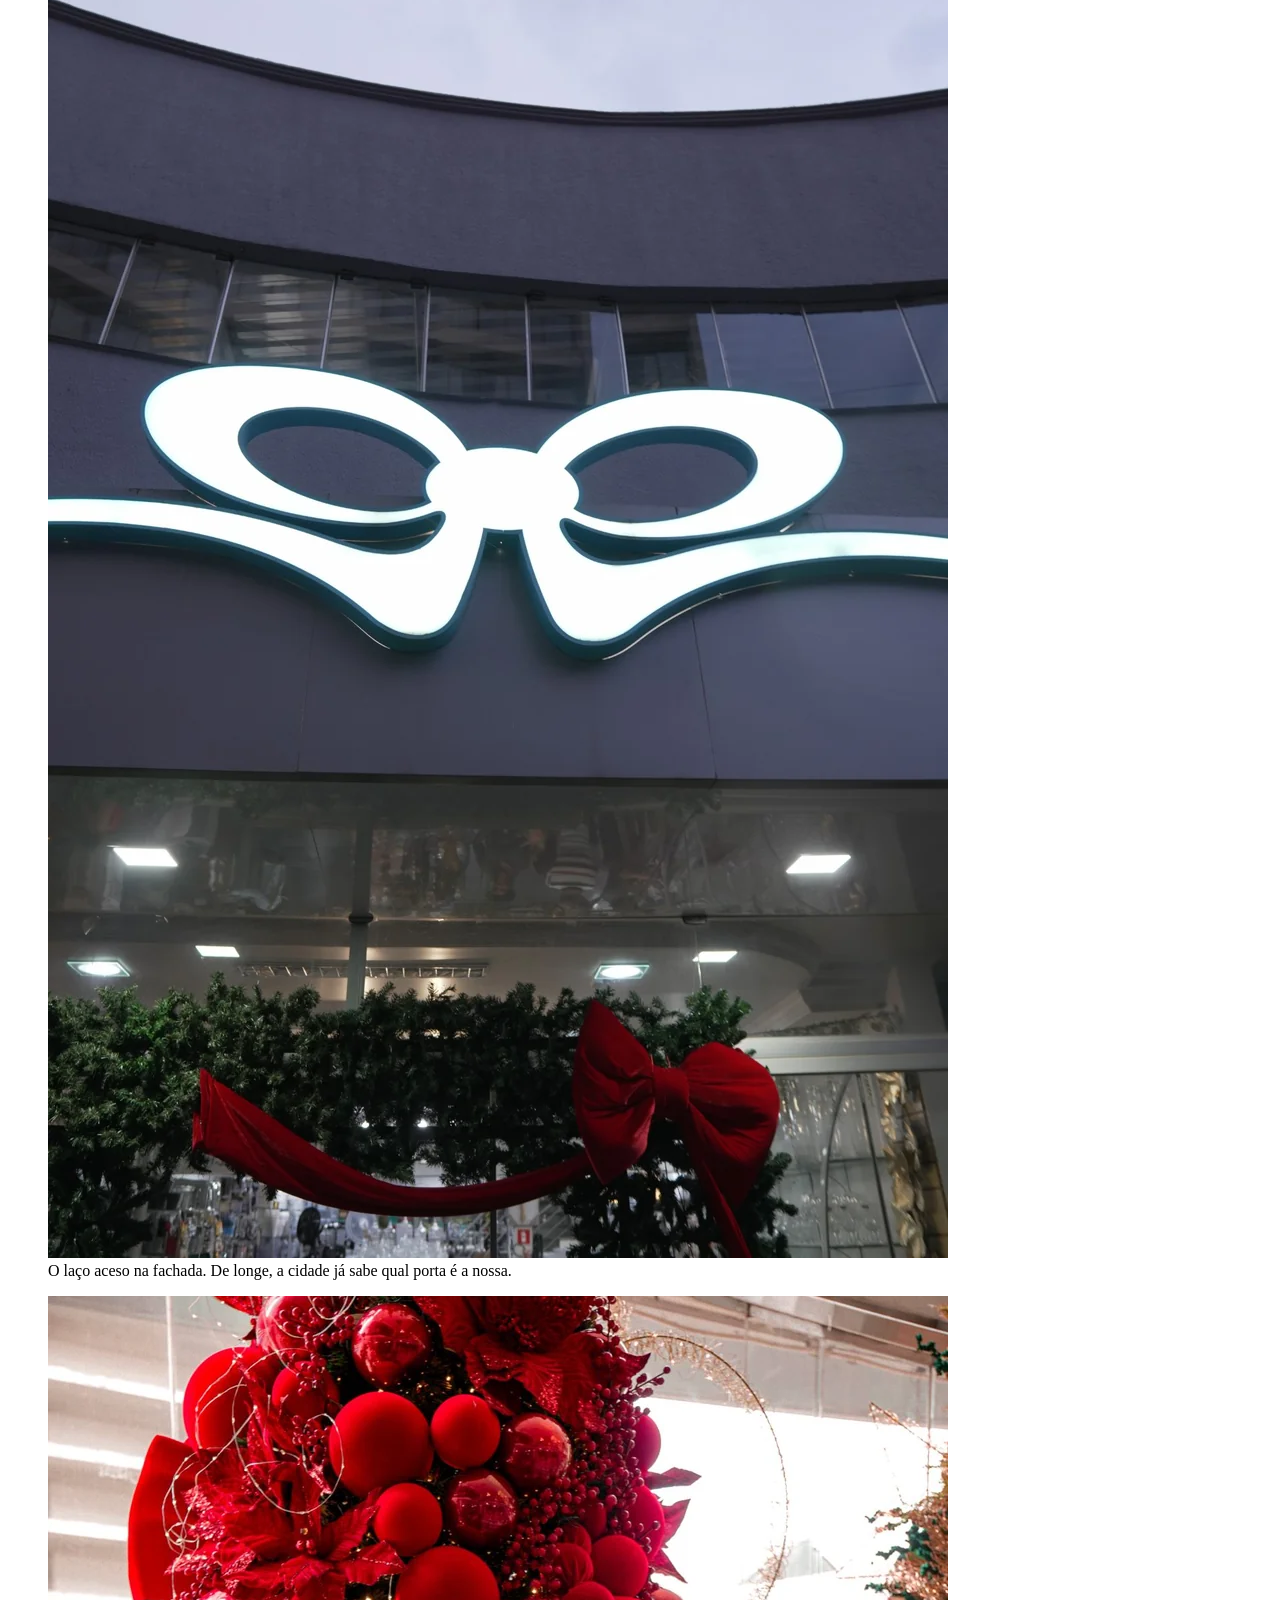
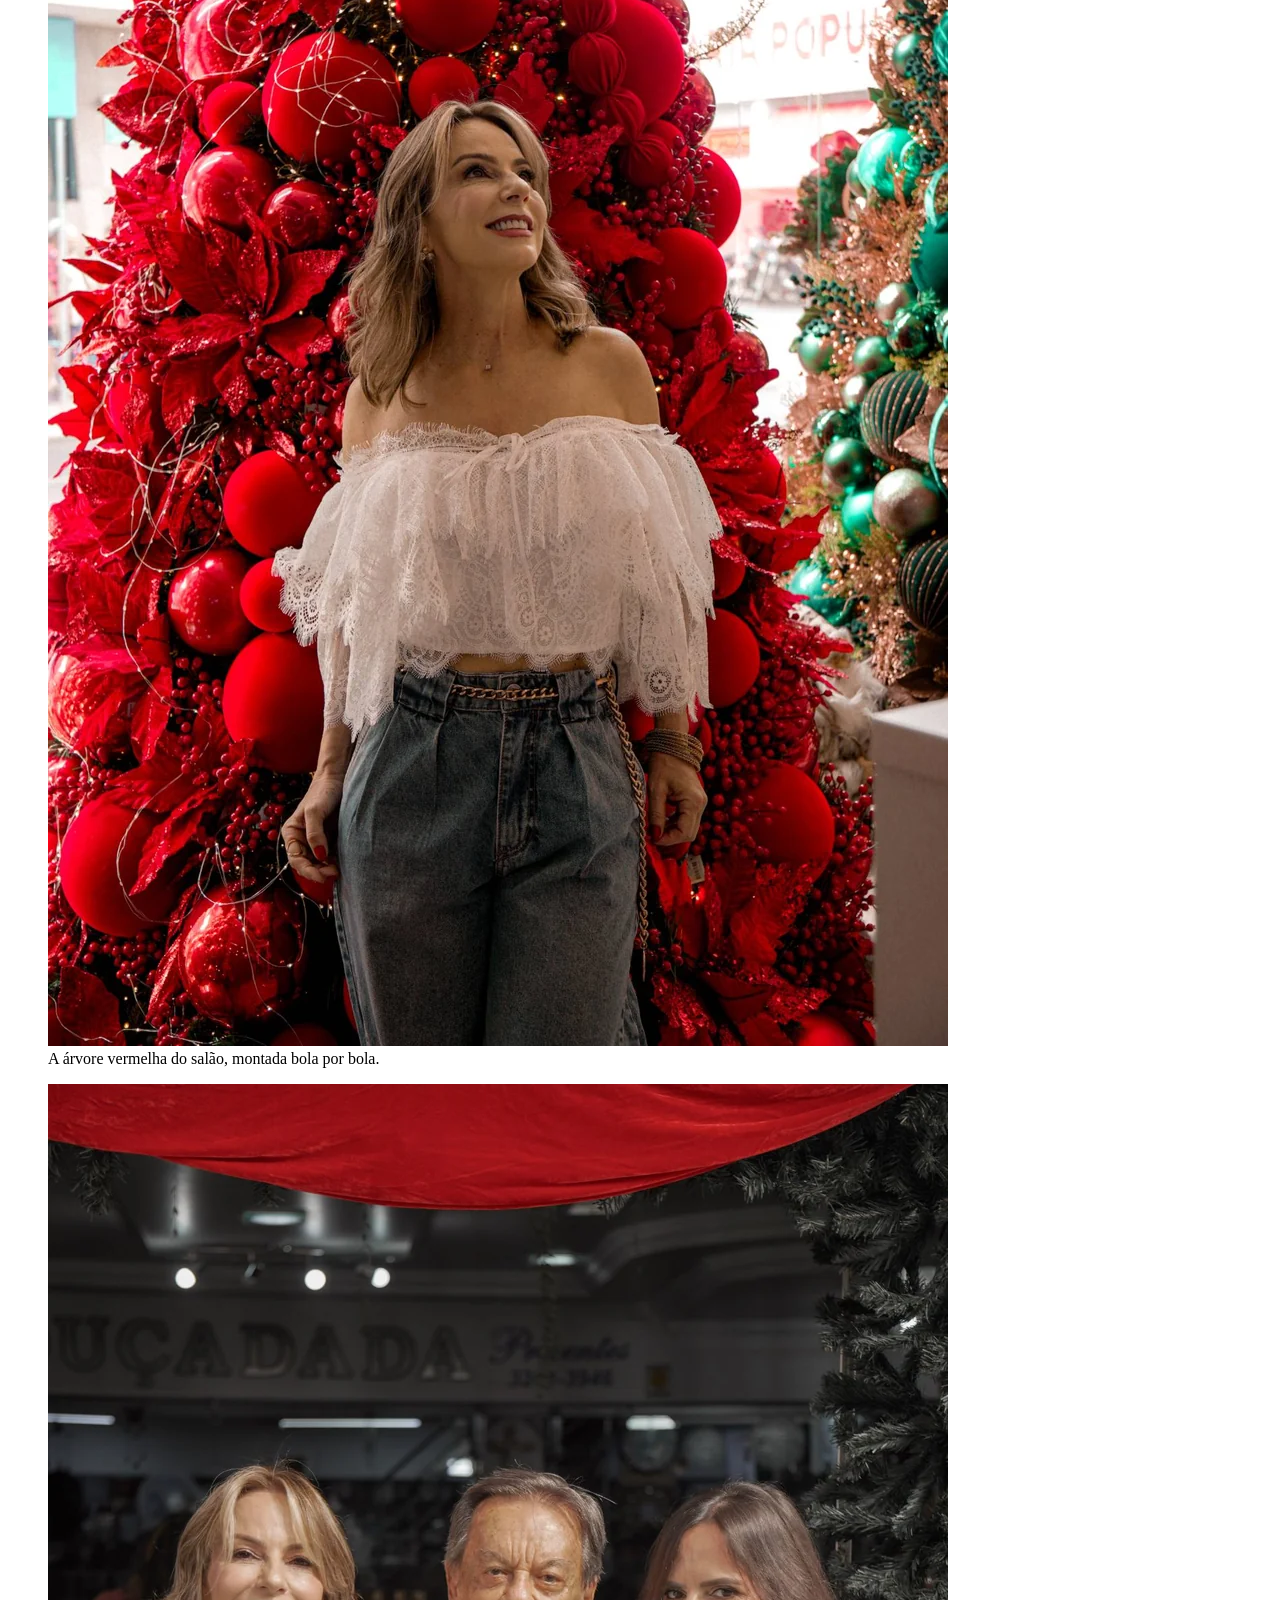
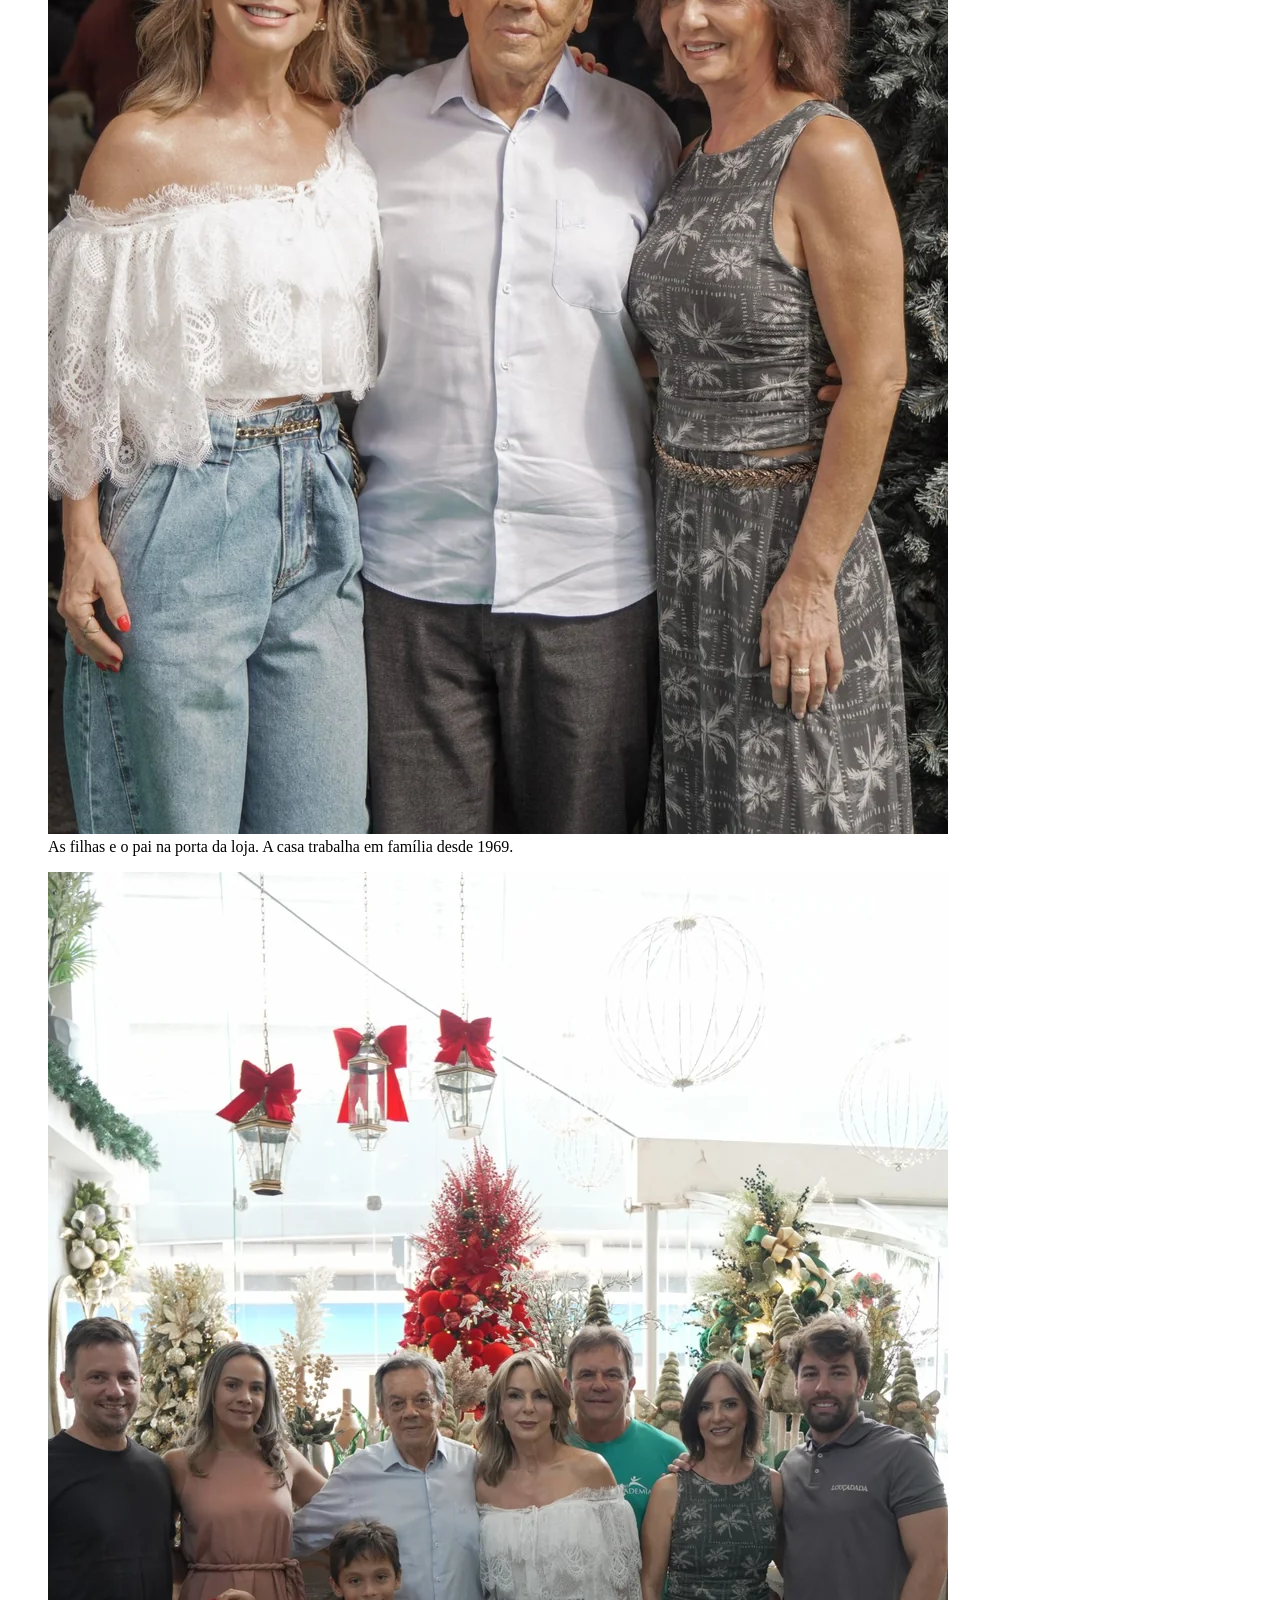
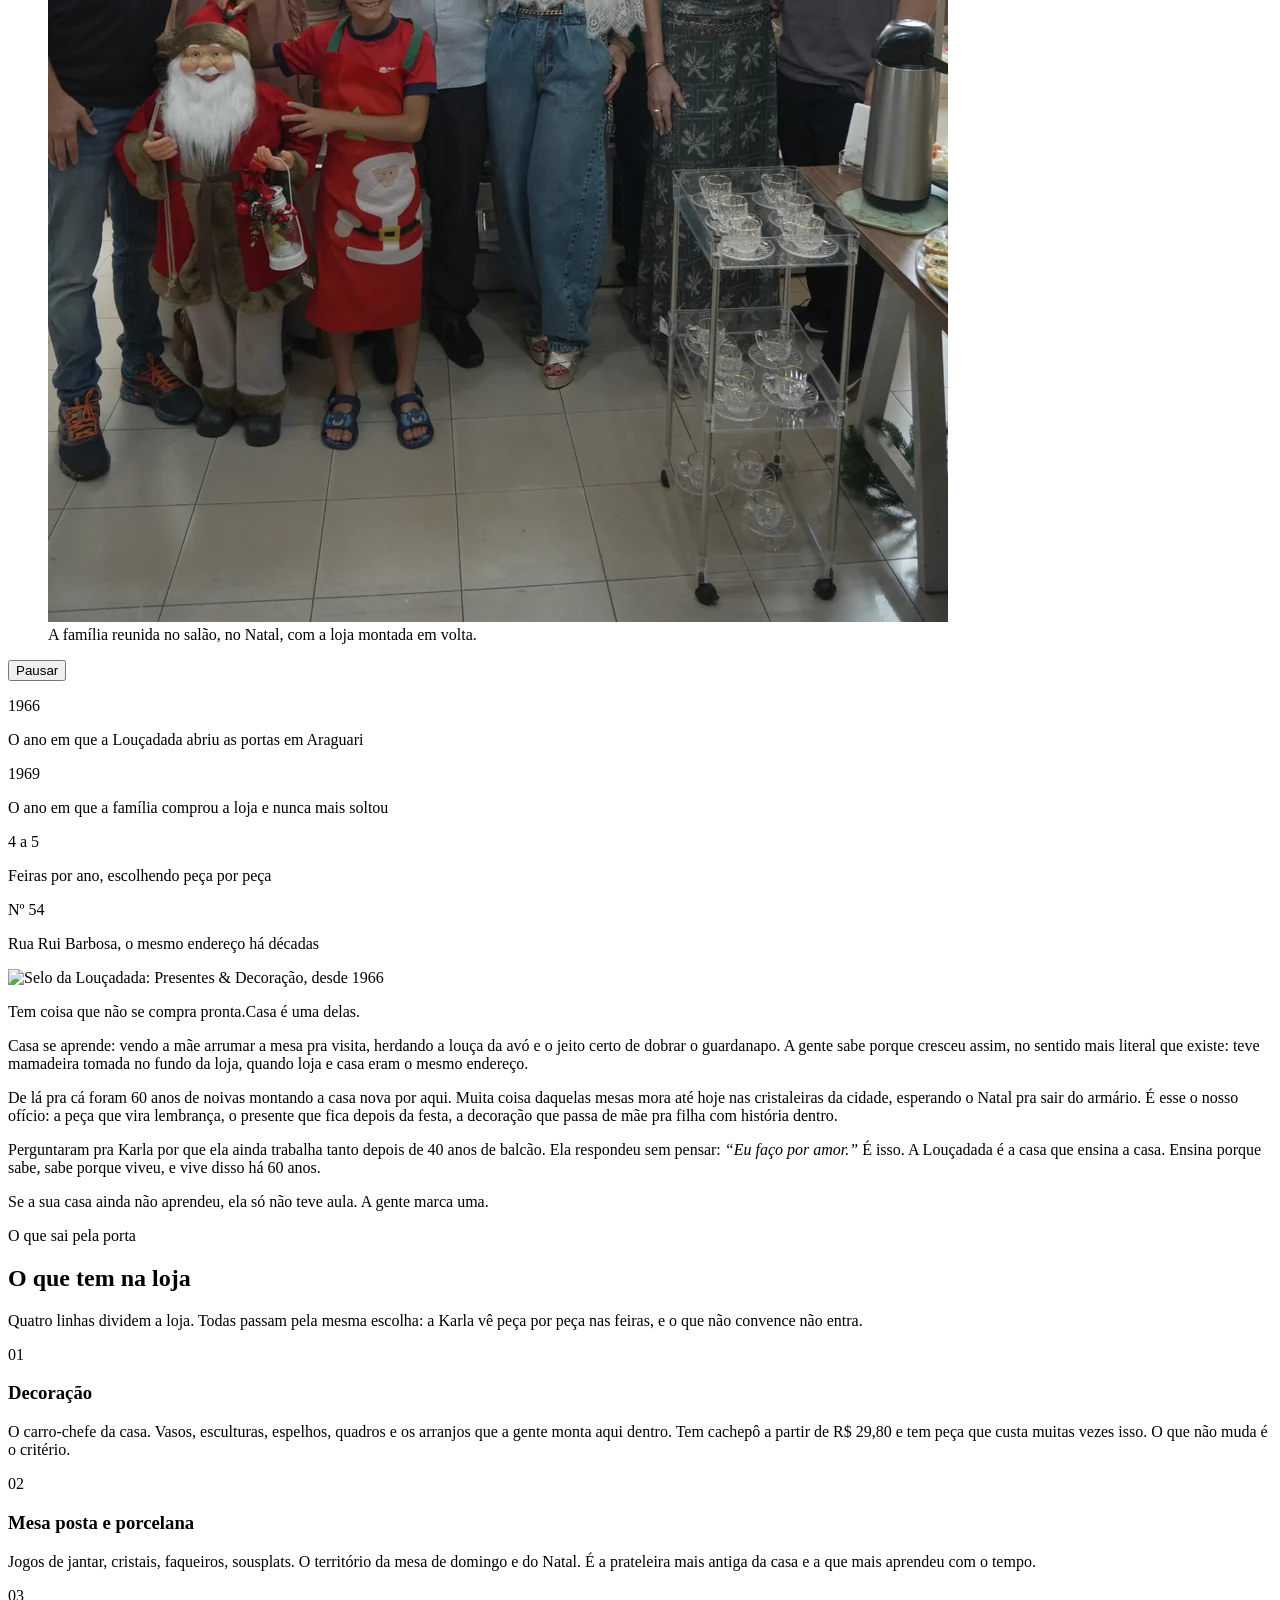
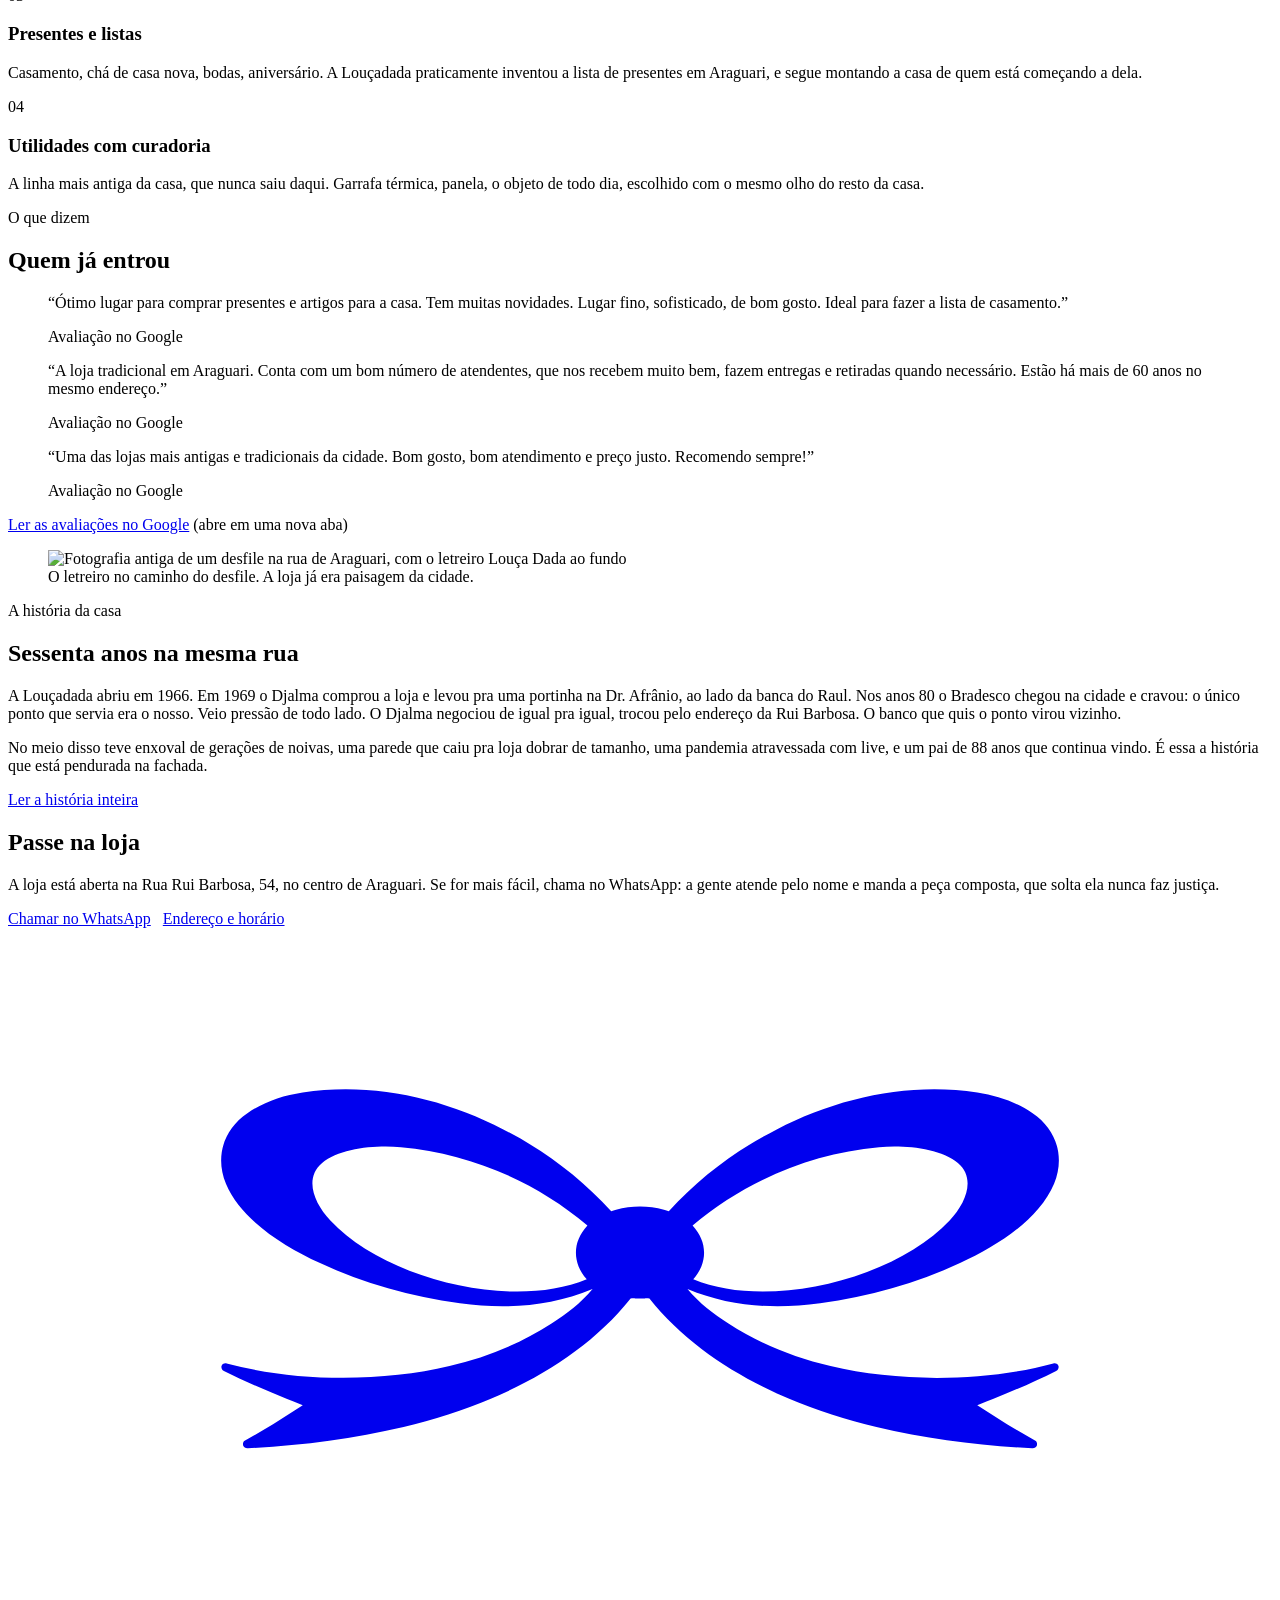
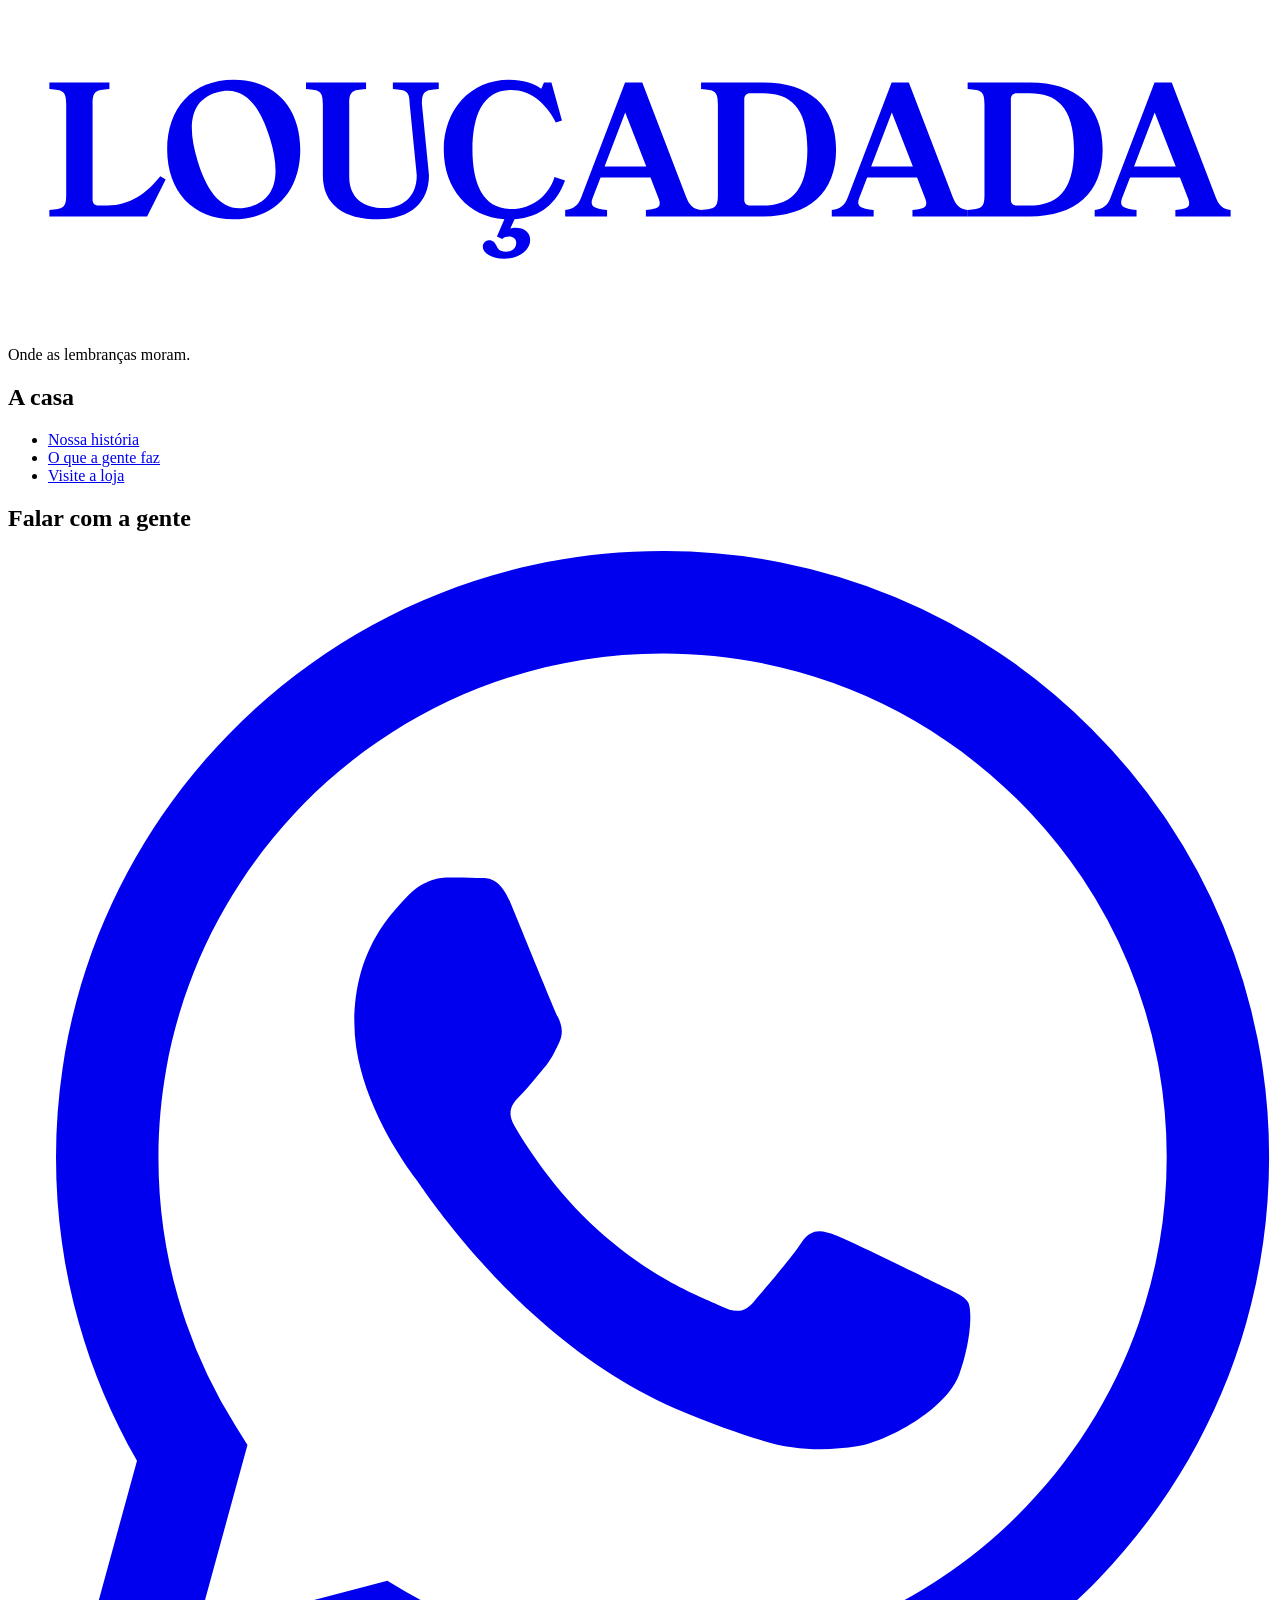
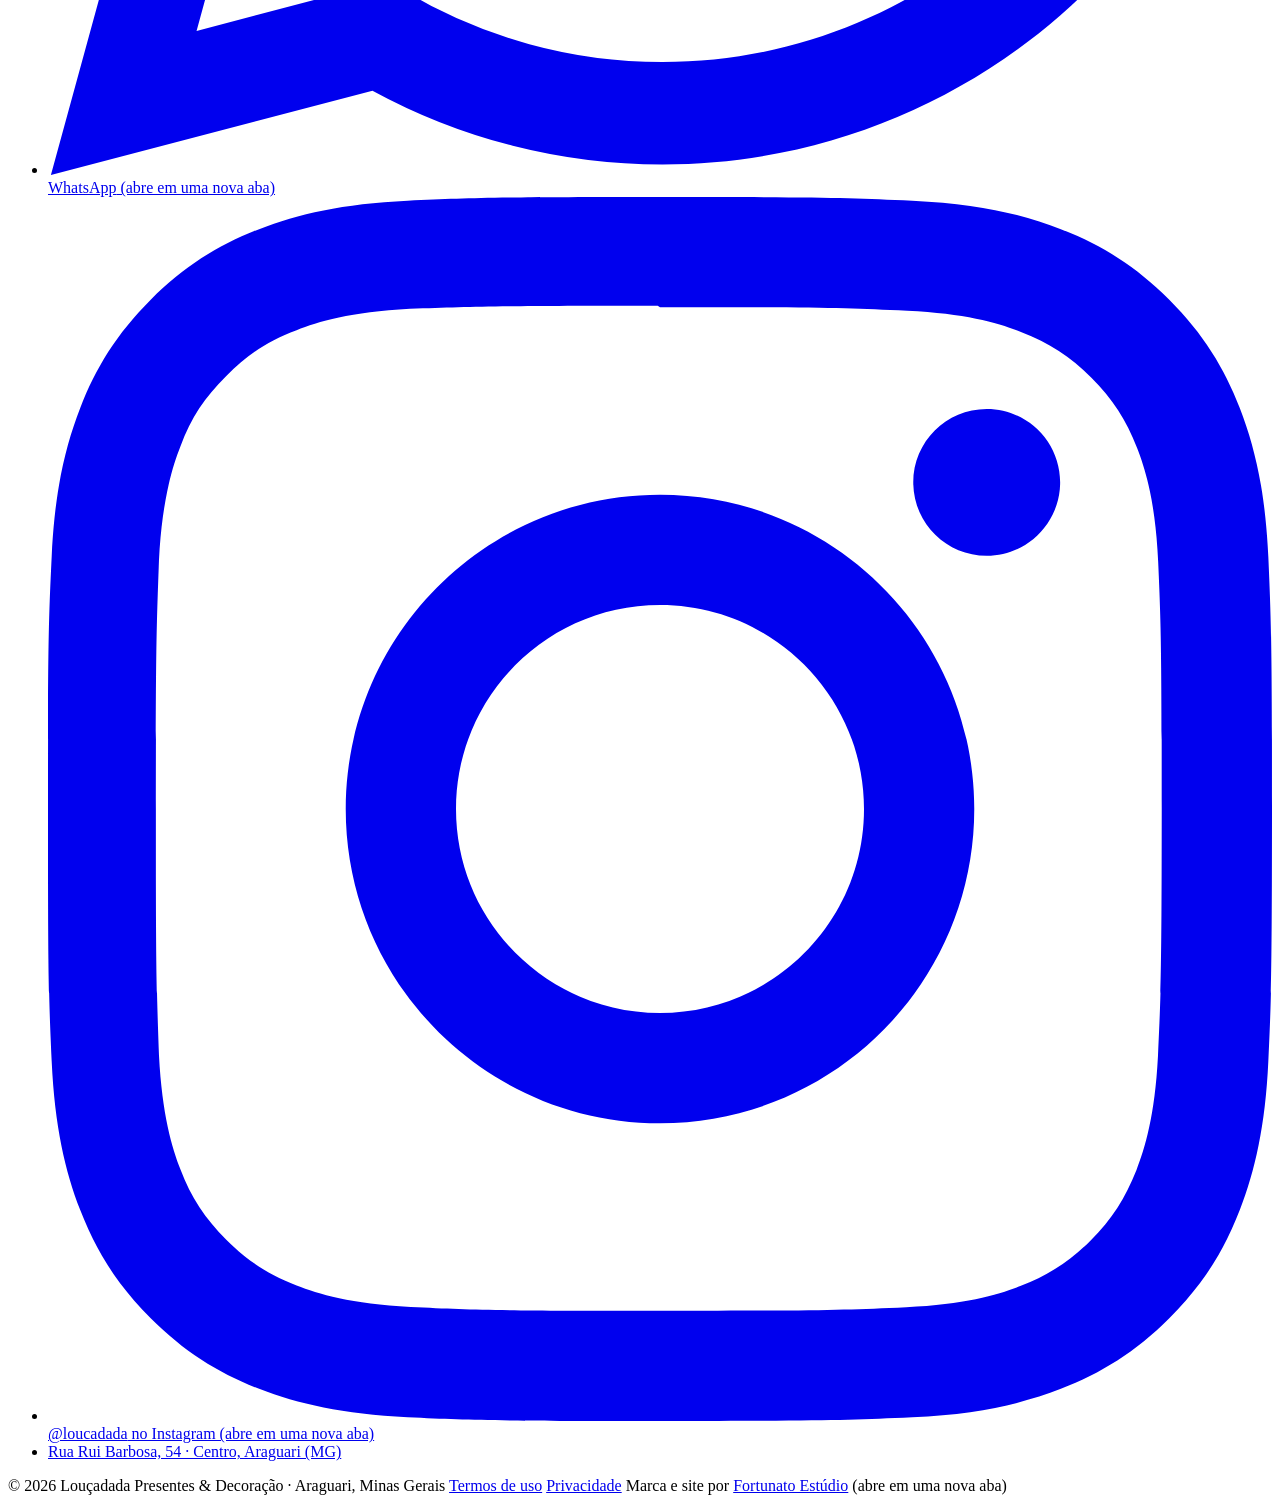
==== commit 71f7b30a: "Louçadada: quatro fotos novas do ensaio As trocas pedidas:   laço aceso        -> a foto nova da fac" ====
--- a/index.html
+++ b/index.html
@@ -160,37 +160,37 @@
 
         <figure class="album__item">
           <img src="/assets/img/laco-aceso.webp"
-               alt="O laço da Louçadada aceso em azul na fachada, no entardecer, com o céu rosa ao fundo"
-               width="899" height="1599" loading="lazy" decoding="async" />
-          <figcaption class="abertura__legenda">
-            O laço aceso no entardecer. De longe, a cidade já sabe qual porta é a nossa.
+               alt="O laço da Louçadada aceso na fachada, em escala monumental, visto de baixo com a vitrine enfeitada logo abaixo"
+               width="900" height="1350" loading="lazy" decoding="async" />
+          <figcaption class="abertura__legenda">
+            O laço aceso na fachada. De longe, a cidade já sabe qual porta é a nossa.
           </figcaption>
         </figure>
 
         <figure class="album__item">
-          <img src="/assets/img/arvore-pinhas.webp"
-               alt="Árvore de Natal feita de pinhas, montada à mão no vão central da loja"
-               width="900" height="1174" loading="lazy" decoding="async" />
-          <figcaption class="abertura__legenda">
-            A árvore de pinhas do vão central, montada à mão, galho por galho.
+          <img src="/assets/img/arvore-natal.webp"
+               alt="Uma das sócias diante da árvore de Natal vermelha montada na loja, coberta de bolas e flores, com uma árvore verde ao lado"
+               width="900" height="1350" loading="lazy" decoding="async" />
+          <figcaption class="abertura__legenda">
+            A árvore vermelha do salão, montada bola por bola.
           </figcaption>
         </figure>
 
         <figure class="album__item">
           <img src="/assets/img/familia-natal.webp"
-               alt="As duas sócias ao lado do pai, Djalma, no cenário de Natal montado dentro da loja"
-               width="900" height="1171" loading="lazy" decoding="async" />
-          <figcaption class="abertura__legenda">
-            As filhas e o pai no Natal da loja. A casa trabalha em família desde 1969.
+               alt="As duas sócias de braço dado com o pai, Djalma, na entrada da loja, embaixo do letreiro antigo da Louçadada"
+               width="900" height="1350" loading="lazy" decoding="async" />
+          <figcaption class="abertura__legenda">
+            As filhas e o pai na porta da loja. A casa trabalha em família desde 1969.
           </figcaption>
         </figure>
 
         <figure class="album__item">
-          <img src="/assets/img/casa-inteira.webp"
-               alt="A família e toda a equipe da Louçadada reunidas no salão da loja"
-               width="1080" height="968" loading="lazy" decoding="async" />
-          <figcaption class="abertura__legenda">
-            A casa inteira num retrato só: a família e o time que atende você pelo nome.
+          <img src="/assets/img/familia-salao.webp"
+               alt="A família da Louçadada reunida no salão da loja no Natal, com uma criança na frente, entre árvores montadas e lanternas de teto"
+               width="900" height="1350" loading="lazy" decoding="async" />
+          <figcaption class="abertura__legenda">
+            A família reunida no salão, no Natal, com a loja montada em volta.
           </figcaption>
         </figure>
 
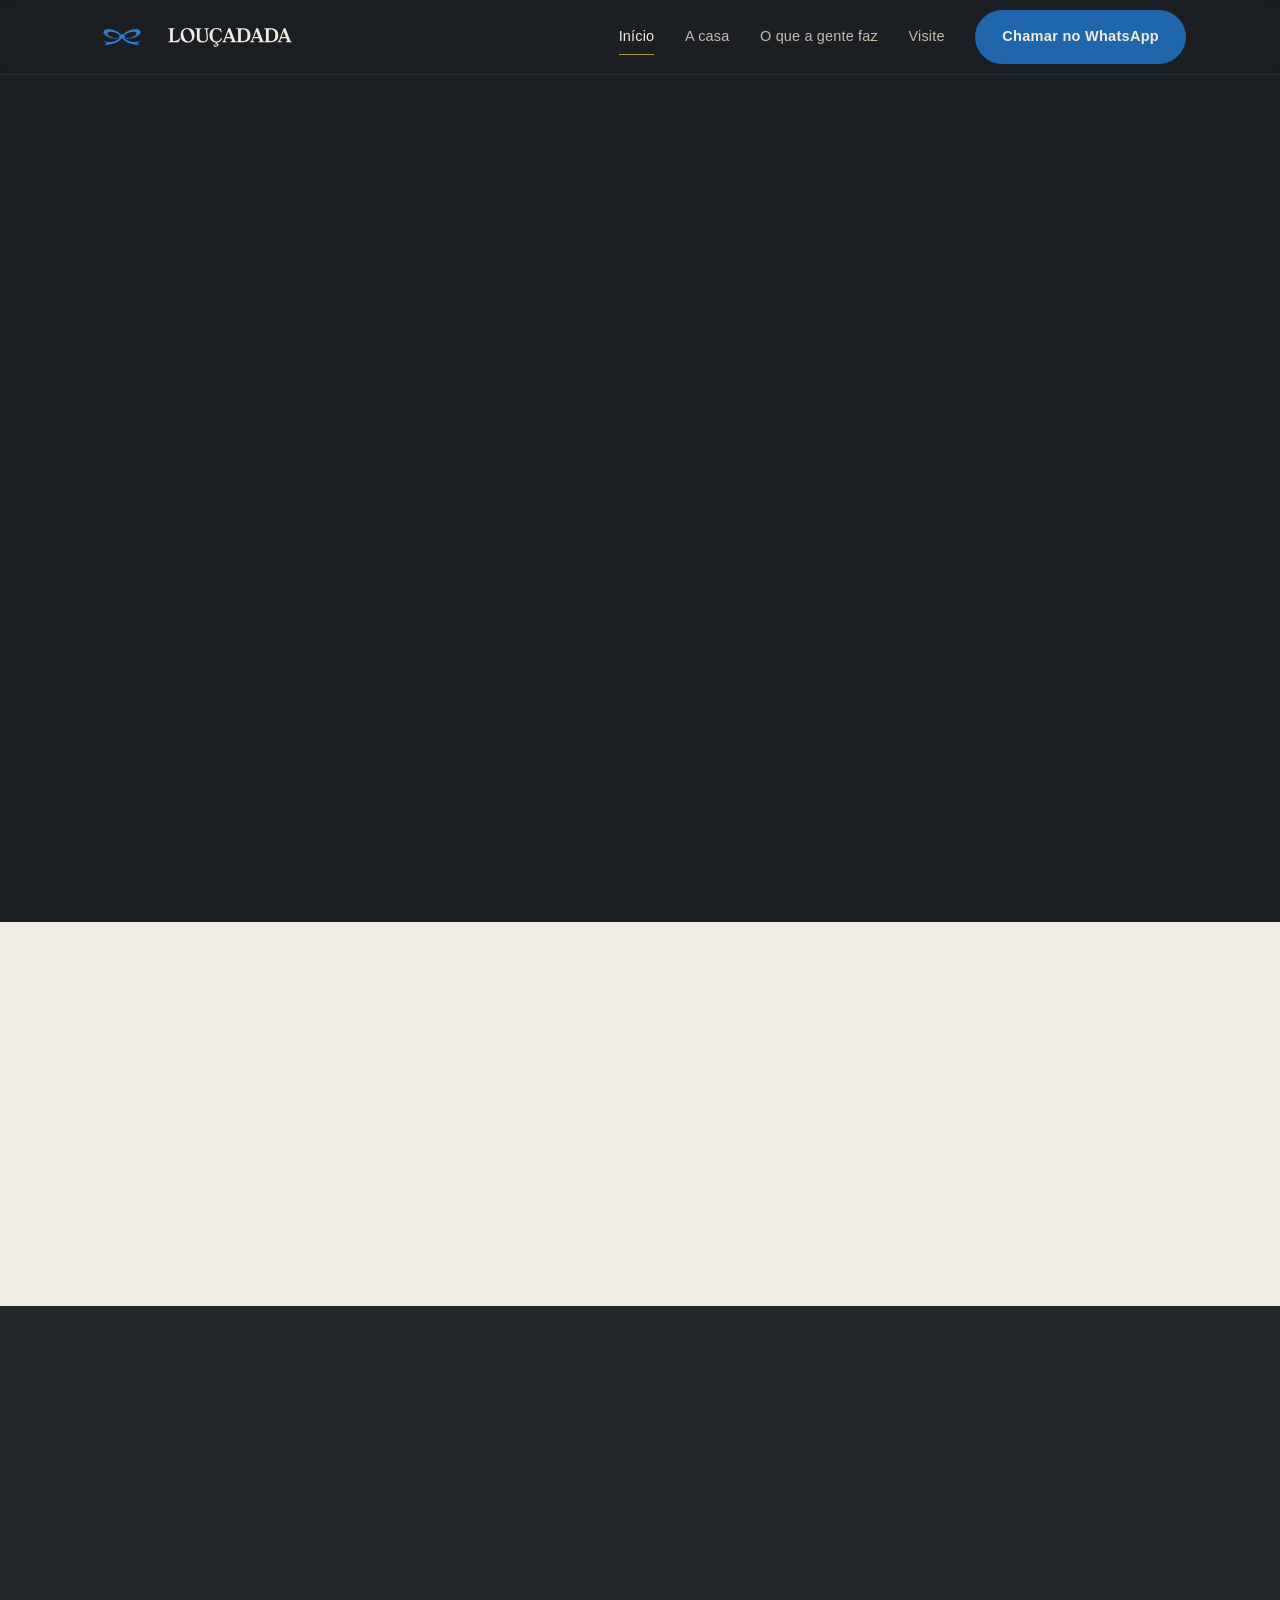
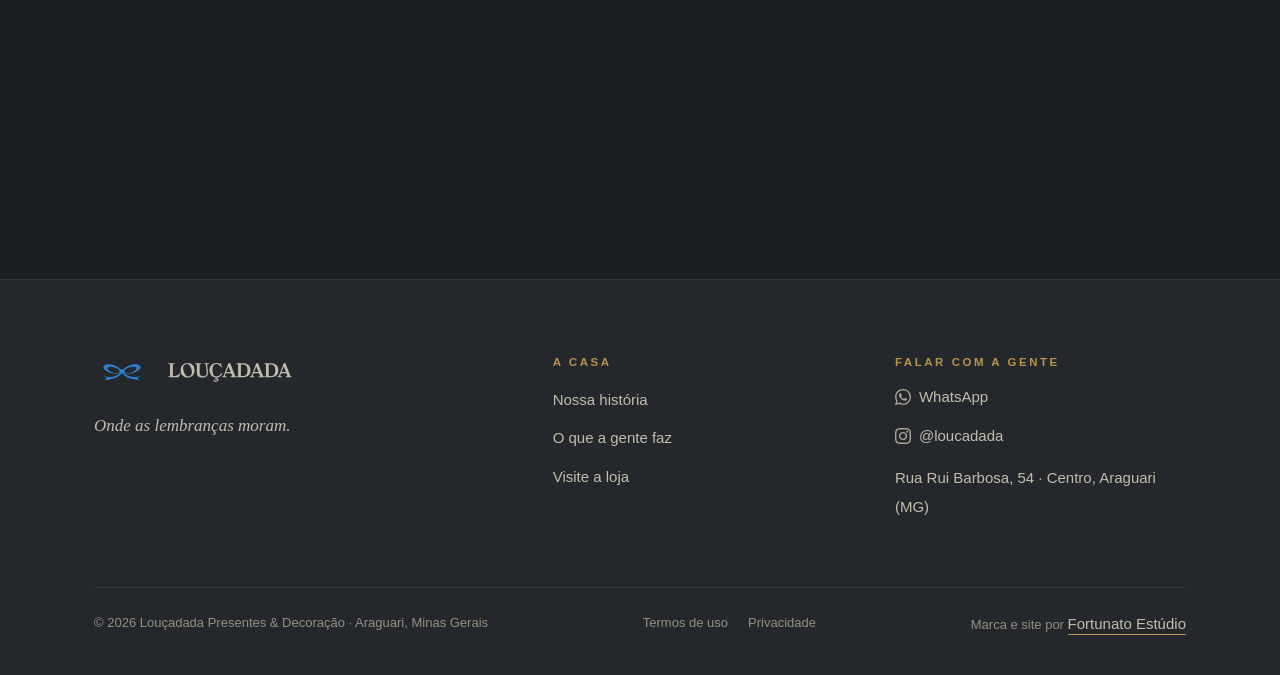
==== commit 819139f4: "Louçadada: a equipe em largura inteira e o canto de cristais "Montada bola por bola" abria um segund" ====
--- a/index.html
+++ b/index.html
@@ -172,7 +172,7 @@
                alt="Uma das sócias diante da árvore de Natal vermelha montada na loja, coberta de bolas e flores, com uma árvore verde ao lado"
                width="900" height="1350" loading="lazy" decoding="async" />
           <figcaption class="abertura__legenda">
-            A árvore vermelha do salão, montada bola por bola.
+            A árvore vermelha do salão, montada à mão de cima a baixo.
           </figcaption>
         </figure>
 
@@ -182,6 +182,15 @@
                width="900" height="1350" loading="lazy" decoding="async" />
           <figcaption class="abertura__legenda">
             As filhas e o pai na porta da loja. A casa trabalha em família desde 1969.
+          </figcaption>
+        </figure>
+
+        <figure class="album__item">
+          <img src="/assets/img/cristais-natal.webp"
+               alt="Cristais, anjos de vidro e um vaso com galhos de pinheiro montados sobre um carrinho dentro da loja"
+               width="900" height="1350" loading="lazy" decoding="async" />
+          <figcaption class="abertura__legenda">
+            Vidro, cristal e galho no mesmo canto. É assim que a peça sai daqui: composta.
           </figcaption>
         </figure>
 
--- a/assets/css/site.css
+++ b/assets/css/site.css
@@ -0,0 +1,800 @@
+/* ==========================================================================
+   LOUÇADADA · sistema visual do site
+   Executa a Identidade Visual aprovada (Fortunato Estúdio, ago/2026).
+   Paleta 60-25-10-5: Grafite palco · Porcelana respiro · Azul assina · Latão joia.
+   Regra de contraste da marca: escuro carrega claro, claro carrega escuro,
+   e os dois acentos (azul e latão) nunca se tocam.
+   ========================================================================== */
+
+/* --- tokens ------------------------------------------------------------- */
+:root{
+  /* as quatro cores da casa */
+  --grafite:#24282C;
+  --grafite-fundo:#1C1F22;   /* um tom abaixo, pra dar profundidade de noite */
+  --grafite-alto:#2C3136;    /* superfície elevada sobre o grafite */
+  --azul:#1F66AC;
+  --azul-vivo:#2E7FCE;       /* o azul que respira em cima do grafite */
+  --azul-link:#5AA0E8;       /* o azul do toque: 6:1 no grafite, aguenta texto miúdo */
+  --latao:#B8934A;
+  --latao-claro:#CBA95F;
+  --porcelana:#F2EDE3;
+  --porcelana-fundo:#EDE7DA;
+
+  /* texto */
+  --tinta:var(--porcelana);
+  --tinta-suave:#C3BCAE;
+  --tinta-fraca:#969084;
+  --linha:rgba(242,237,227,.16);
+  --linha-fraca:rgba(242,237,227,.08);
+
+  /* letras
+     Bookmania é a serifa oficial da marca (licença Adobe). Se o webfont for
+     hospedado um dia, basta um @font-face com esse nome que ele assume sozinho.
+     Até lá, Fraunces segura a linhagem: serifa de corpo generoso, presença de
+     letreiro. O logotipo em si nunca depende de fonte — é vetor. */
+  --serifa:"Bookmania","Fraunces",Georgia,"Times New Roman",serif;
+  --sans:"Figtree",-apple-system,BlinkMacSystemFont,"Segoe UI",Roboto,sans-serif;
+  --caneta:"Caveat",cursive;
+
+  /* medidas */
+  --largura:1180px;
+  --largura-texto:64ch;
+  --gutter:clamp(20px,5vw,44px);
+  --secao:clamp(72px,10vw,128px);
+  --raio:4px;          /* a casa é de serifa e fita: canto quase reto */
+  --raio-foto:6px;
+  --transicao:.32s cubic-bezier(.22,.61,.36,1);
+}
+
+/* --- base --------------------------------------------------------------- */
+*,*::before,*::after{box-sizing:border-box}
+html{-webkit-text-size-adjust:100%;scroll-behavior:smooth}
+@media (prefers-reduced-motion:reduce){html{scroll-behavior:auto}}
+
+body{
+  margin:0;
+  background:var(--grafite-fundo);
+  color:var(--tinta);
+  font-family:var(--sans);
+  font-size:clamp(16px,.42vw + 15px,17.5px);
+  line-height:1.65;
+  font-weight:380;
+  -webkit-font-smoothing:antialiased;
+  text-rendering:optimizeLegibility;
+  overflow-x:hidden;
+}
+
+img,svg,video{max-width:100%;height:auto;display:block}
+a{color:inherit}
+ul,ol{margin:0;padding:0;list-style:none}
+h1,h2,h3,h4,p,figure,blockquote{margin:0}
+button{font:inherit;color:inherit;cursor:pointer}
+
+::selection{background:var(--azul);color:var(--porcelana)}
+
+:focus-visible{
+  outline:2px solid var(--latao-claro);
+  outline-offset:3px;
+  /* um anel escuro por fora garante o contraste também sobre porcelana */
+  box-shadow:0 0 0 5px var(--grafite-fundo);
+  border-radius:2px;
+}
+.claro :focus-visible{box-shadow:0 0 0 5px var(--grafite)}
+
+/* pula pro conteúdo, pra quem navega no teclado */
+.pular{
+  position:absolute;left:-9999px;top:0;z-index:999;
+  background:var(--porcelana);color:var(--grafite);
+  padding:12px 20px;font-weight:600;
+}
+.pular:focus{left:12px;top:12px}
+
+/* --- tipografia --------------------------------------------------------- */
+.display,h1,h2,h3{
+  font-family:var(--serifa);
+  font-weight:600;
+  line-height:1.06;
+  letter-spacing:-.018em;
+  font-variation-settings:"SOFT" 30,"WONK" 0;
+}
+h1,.t-1{font-size:clamp(40px,6.2vw,76px)}
+h2,.t-2{font-size:clamp(31px,4.1vw,52px);line-height:1.1}
+h3,.t-3{font-size:clamp(22px,2.2vw,29px);line-height:1.18;letter-spacing:-.012em}
+
+.sobrelinha{
+  font-family:var(--sans);
+  font-size:11.5px;
+  font-weight:650;
+  letter-spacing:.24em;
+  text-transform:uppercase;
+  color:var(--latao);
+  display:block;
+  margin-bottom:18px;
+}
+.sobrelinha--azul{color:var(--azul)}
+
+.linha-fina{
+  font-size:clamp(18px,1.9vw,22.5px);
+  line-height:1.5;
+  color:var(--tinta-suave);
+  max-width:56ch;
+  font-weight:340;
+}
+
+.texto p + p{margin-top:1.15em}
+.texto{max-width:var(--largura-texto)}
+
+/* a terceira voz: a caneta da casa. Sempre grande, sempre torta. */
+.nota{
+  font-family:var(--caneta);
+  font-size:clamp(25px,2.6vw,33px);
+  line-height:1.15;
+  color:var(--latao-claro);
+  transform:rotate(-2.5deg);
+  display:inline-block;
+  font-weight:500;
+}
+.nota--porcelana{color:var(--porcelana)}
+.nota--direita{transform:rotate(2deg)}
+
+/* --- layout ------------------------------------------------------------- */
+.envelope{
+  width:100%;
+  max-width:var(--largura);
+  margin-inline:auto;
+  padding-inline:var(--gutter);
+}
+.secao{padding-block:var(--secao)}
+.secao--curta{padding-block:clamp(52px,7vw,84px)}
+
+/* o claro entra como respiro, nunca como regra */
+.claro{background:var(--porcelana);color:var(--grafite)}
+.claro .sobrelinha{color:var(--azul)}
+.claro .cartao__num{color:var(--azul)}
+.claro .linha-fina{color:#54514A}
+.claro .nota{color:var(--azul)}
+.claro a:not(.botao){text-decoration-color:rgba(36,40,44,.35)}
+
+.escuro-alto{background:var(--grafite)}
+
+.duas{
+  display:grid;
+  grid-template-columns:repeat(2,minmax(0,1fr));
+  gap:clamp(32px,5vw,72px);
+  align-items:center;
+}
+.duas--texto-maior{grid-template-columns:1.08fr .92fr}
+@media (max-width:860px){
+  .duas,.duas--texto-maior{grid-template-columns:1fr;gap:36px}
+}
+
+.grade{display:grid;gap:clamp(20px,2.4vw,30px)}
+.grade--2{grid-template-columns:repeat(2,minmax(0,1fr))}
+.grade--3{grid-template-columns:repeat(3,minmax(0,1fr))}
+.grade--4{grid-template-columns:repeat(4,minmax(0,1fr))}
+@media (max-width:900px){
+  .grade--3,.grade--4{grid-template-columns:repeat(2,minmax(0,1fr))}
+}
+@media (max-width:560px){
+  .grade--2,.grade--3,.grade--4{grid-template-columns:1fr}
+}
+
+/* --- marca -------------------------------------------------------------- */
+.marca{display:inline-flex;align-items:center;gap:14px;text-decoration:none;color:var(--porcelana)}
+/* o laço é o herói da fachada, em escala de arquitetura: na assinatura ele
+   também manda, e não fica de coadjuvante do nome */
+.marca__laco{width:56px;color:var(--azul-vivo);flex:none;transition:color var(--transicao)}
+.marca__nome{width:132px;color:currentColor}
+/* o toque acende o azul, não troca de cor: latão é joia parada, não é estado */
+.marca:hover .marca__laco{color:var(--azul-link)}
+.claro .marca:hover .marca__laco{color:var(--azul-vivo)}
+.claro .marca{color:var(--grafite)}
+.claro .marca__laco{color:var(--azul)}
+
+/* --- cabeçalho ---------------------------------------------------------- */
+.topo{
+  position:sticky;top:0;z-index:60;
+  background:rgba(28,31,34,.86);
+  backdrop-filter:saturate(150%) blur(14px);
+  -webkit-backdrop-filter:saturate(150%) blur(14px);
+  border-bottom:1px solid var(--linha-fraca);
+  padding-top:env(safe-area-inset-top,0px);
+}
+.topo__linha{
+  display:flex;align-items:center;justify-content:space-between;
+  gap:24px;min-height:74px;
+}
+.menu{display:flex;align-items:center;gap:clamp(18px,2.4vw,34px)}
+.menu a{
+  text-decoration:none;font-size:14.5px;font-weight:500;
+  color:var(--tinta-suave);letter-spacing:.01em;
+  padding:6px 0;position:relative;transition:color var(--transicao);
+}
+.menu a::after{
+  content:"";position:absolute;left:0;right:100%;bottom:0;height:1px;
+  background:var(--latao);transition:right var(--transicao);
+}
+.menu a:hover,.menu a[aria-current="page"]{color:var(--porcelana)}
+.menu a:hover::after,.menu a[aria-current="page"]::after{right:0}
+/* o botão dentro do menu não herda o estilo de link do menu */
+.menu a.botao{padding:14px 26px;font-weight:600;letter-spacing:.02em;color:var(--porcelana)}
+.menu a.botao::after{display:none}
+
+.abrir-menu{
+  display:none;background:none;border:1px solid var(--linha);
+  color:var(--porcelana);padding:9px 15px;border-radius:var(--raio);
+  font-size:13px;letter-spacing:.12em;text-transform:uppercase;font-weight:600;
+}
+@media (max-width:860px){
+  .abrir-menu{display:block}
+  /* o backdrop-filter do topo criaria um containing block e prenderia o painel
+     fixo do menu dentro da altura do cabeçalho. No celular ele sai, e o fundo
+     vira sólido, que é melhor pra leitura de qualquer jeito. */
+  .topo{
+    background:var(--grafite-fundo);
+    backdrop-filter:none;
+    -webkit-backdrop-filter:none;
+  }
+  .menu{
+    position:fixed;inset:0;top:0;
+    background:var(--grafite);
+    flex-direction:column;align-items:flex-start;justify-content:center;
+    gap:8px;
+    padding:calc(var(--gutter) + 56px + env(safe-area-inset-top,0px)) var(--gutter)
+            calc(var(--gutter) + env(safe-area-inset-bottom,0px));
+    /* se a lista crescer, ela rola dentro do painel em vez de vazar pra fora dele */
+    overflow-y:auto;
+    overscroll-behavior:contain;
+    transform:translateY(-100%);
+    /* fechado, some de verdade: sai do foco do teclado e do leitor de tela */
+    visibility:hidden;
+    transition:transform .4s cubic-bezier(.22,.61,.36,1),visibility 0s linear .4s;
+    z-index:80;
+  }
+  .menu[data-aberto="true"]{
+    transform:translateY(0);
+    visibility:visible;
+    transition:transform .4s cubic-bezier(.22,.61,.36,1),visibility 0s;
+  }
+  .menu a{font-family:var(--serifa);font-size:30px;color:var(--porcelana);padding:10px 0}
+  .menu a::after{display:none}
+  .menu .botao{margin-top:20px;font-size:15px}
+  .fechar-menu{
+    position:absolute;top:calc(22px + env(safe-area-inset-top,0px));right:var(--gutter);
+    background:none;border:1px solid var(--linha);color:var(--porcelana);
+    padding:9px 15px;border-radius:var(--raio);font-size:13px;
+    letter-spacing:.12em;text-transform:uppercase;font-weight:600;
+  }
+}
+.fechar-menu{display:none}
+@media (max-width:860px){.menu[data-aberto="true"] .fechar-menu{display:block}}
+
+/* --- botões ------------------------------------------------------------- */
+.botao{
+  display:inline-flex;align-items:center;gap:10px;
+  padding:14px 26px;border-radius:999px;
+  font-size:14.5px;font-weight:600;letter-spacing:.02em;
+  text-decoration:none;border:1px solid transparent;
+  transition:background var(--transicao),color var(--transicao),border-color var(--transicao),transform .18s;
+  white-space:nowrap;
+}
+.botao:active{transform:translateY(1px)}
+.botao svg{width:15px;flex:none}
+
+.botao--azul{background:var(--azul);color:var(--porcelana);border-color:var(--azul)}
+.botao--azul:hover{background:var(--azul-vivo);border-color:var(--azul-vivo)}
+
+.botao--linha{border-color:var(--linha);color:var(--porcelana)}
+.botao--linha:hover{border-color:var(--porcelana);background:rgba(242,237,227,.06)}
+
+.claro .botao--linha{border-color:rgba(36,40,44,.28);color:var(--grafite)}
+.claro .botao--linha:hover{border-color:var(--grafite);background:rgba(36,40,44,.05)}
+
+.botao--escuro{background:var(--grafite);color:var(--porcelana);border-color:var(--grafite)}
+.botao--escuro:hover{background:#171A1D;border-color:#171A1D}
+
+/* link de texto com o filete de latão */
+.link{
+  color:inherit;text-decoration:none;
+  border-bottom:1px solid var(--latao);
+  padding-bottom:2px;
+  transition:border-color var(--transicao),color var(--transicao);
+}
+.link:hover{color:var(--azul-link);border-color:var(--azul-link)}
+.claro .link:hover{color:var(--azul);border-color:var(--azul)}
+
+/* --- abertura (hero) ---------------------------------------------------- */
+.abertura{
+  padding-block:clamp(52px,8vw,104px) clamp(60px,9vw,120px);
+  position:relative;overflow:hidden;
+}
+.abertura__grade{
+  display:grid;
+  grid-template-columns:1.02fr .98fr;
+  gap:clamp(34px,5vw,74px);
+  align-items:center;
+}
+@media (max-width:900px){.abertura__grade{grid-template-columns:1fr;gap:38px}}
+
+.abertura h1{margin-bottom:22px}
+.abertura h1 em{
+  font-style:italic;color:var(--latao-claro);
+  font-variation-settings:"SOFT" 60,"WONK" 1;
+}
+.abertura__acoes{display:flex;flex-wrap:wrap;gap:12px;margin-top:34px}
+
+.abertura__foto{
+  position:relative;border-radius:var(--raio-foto);overflow:hidden;
+  box-shadow:0 30px 80px rgba(0,0,0,.45);
+}
+.abertura__foto img{width:100%;aspect-ratio:4/5;object-fit:cover}
+.abertura__legenda{
+  position:absolute;left:0;right:0;bottom:0;
+  padding:72px 26px 20px;
+  background:linear-gradient(to top,rgba(20,23,25,.94) 32%,transparent);
+  font-size:13px;color:var(--tinta-suave);letter-spacing:.02em;
+  line-height:1.45;
+}
+
+/* --- o álbum da casa: as fotos se revezando ----------------------------- */
+/* Sem JS, só a primeira aparece, e ela sozinha já conta a história.
+   Com JS, o script liga os controles e o revezamento. */
+.album{display:grid}
+.album__item{
+  grid-area:1/1;margin:0;position:relative;
+  opacity:0;visibility:hidden;
+  transition:opacity .9s ease,visibility 0s linear .9s;
+}
+.album__item[data-ativa]{
+  opacity:1;visibility:visible;
+  transition:opacity .9s ease,visibility 0s;
+}
+.album__item img{display:block}
+
+.album__controles{
+  grid-area:1/1;align-self:end;justify-self:stretch;
+  position:relative;z-index:2;
+  display:flex;align-items:center;justify-content:space-between;gap:14px;
+  padding:0 18px 16px;
+  opacity:0;visibility:hidden;pointer-events:none;  /* o JS revela quando assume o álbum */
+}
+.album[data-ligado] .album__controles{opacity:1;visibility:visible;pointer-events:auto}
+.album[data-ligado] .abertura__legenda{padding-bottom:52px}
+
+.album__pontos{display:flex;gap:7px}
+.album__ponto{
+  width:7px;height:7px;padding:0;border-radius:50%;
+  border:1px solid rgba(242,237,227,.55);background:transparent;
+  transition:background var(--transicao),border-color var(--transicao),transform var(--transicao);
+}
+.album__ponto[aria-current="true"]{
+  background:var(--latao-claro);border-color:var(--latao-claro);transform:scale(1.25);
+}
+.album__ponto:hover{border-color:var(--porcelana)}
+
+.album__pausa{
+  display:inline-flex;align-items:center;gap:7px;
+  background:rgba(20,23,25,.62);border:1px solid rgba(242,237,227,.22);
+  color:var(--porcelana);border-radius:999px;padding:5px 12px 5px 9px;
+  font-size:10.5px;letter-spacing:.16em;text-transform:uppercase;font-weight:650;
+  backdrop-filter:blur(6px);-webkit-backdrop-filter:blur(6px);
+  transition:border-color var(--transicao),background var(--transicao);
+}
+.album__pausa:hover{border-color:var(--porcelana);background:rgba(20,23,25,.82)}
+/* duas barrinhas quando está correndo, um triângulo quando está parado */
+.album__icone{
+  width:8px;height:9px;flex:none;
+  background:linear-gradient(90deg,currentColor 0 32%,transparent 32% 68%,currentColor 68% 100%);
+}
+.album__pausa[aria-pressed="true"] .album__icone{
+  background:currentColor;
+  clip-path:polygon(0 0,100% 50%,0 100%);
+}
+
+@media (prefers-reduced-motion:reduce){
+  .album__item{transition:none}
+}
+
+/* --- números da casa ---------------------------------------------------- */
+.provas{
+  display:grid;grid-template-columns:repeat(4,minmax(0,1fr));
+  gap:clamp(18px,2.4vw,34px);
+  border-top:1px solid var(--linha);
+  border-bottom:1px solid var(--linha);
+  padding-block:clamp(30px,4vw,46px);
+}
+@media (max-width:760px){.provas{grid-template-columns:repeat(2,1fr);gap:28px}}
+.claro .provas{border-color:rgba(36,40,44,.14)}
+.claro .prova__num,.claro .cartao p.prova__num{color:var(--azul)}
+.claro .prova__txt,.claro .cartao p.prova__txt{color:#54514A}
+.prova__num{
+  font-family:var(--serifa);font-size:clamp(34px,4vw,50px);
+  line-height:1;color:var(--latao);font-weight:600;letter-spacing:-.02em;
+}
+.prova__txt{
+  margin-top:11px;font-size:14px;color:var(--tinta-suave);
+  line-height:1.45;max-width:24ch;
+}
+
+/* --- cartões ------------------------------------------------------------ */
+.cartao{
+  background:var(--grafite);
+  border:1px solid var(--linha-fraca);
+  border-radius:var(--raio);
+  padding:clamp(26px,3vw,36px);
+  display:flex;flex-direction:column;gap:12px;
+  transition:border-color var(--transicao),transform var(--transicao);
+}
+.cartao__num{
+  font-family:var(--serifa);font-size:13px;letter-spacing:.2em;
+  color:var(--latao);font-weight:600;
+}
+.cartao p{color:var(--tinta-suave);font-size:15.5px;line-height:1.6}
+.cartao p.prova__num{font-size:clamp(34px,4vw,50px);color:var(--latao);line-height:1}
+.cartao p.prova__txt{font-size:14px;color:var(--tinta-suave)}
+.claro .cartao{
+  background:#fff;border-color:rgba(36,40,44,.12);
+}
+.claro .cartao p{color:#54514A}
+a.cartao{text-decoration:none}
+a.cartao:hover{border-color:var(--azul-link);transform:translateY(-3px)}
+.claro a.cartao:hover{border-color:var(--azul)}
+
+/* --- passos (o jeito da casa) ------------------------------------------- */
+.passos{counter-reset:passo;display:grid;gap:0}
+.passo{
+  display:grid;grid-template-columns:78px 1fr;
+  gap:clamp(18px,3vw,38px);
+  padding-block:clamp(26px,3.2vw,38px);
+  border-top:1px solid var(--linha);
+  align-items:start;
+}
+.passo:last-child{border-bottom:1px solid var(--linha)}
+.passo__n{
+  font-family:var(--serifa);font-size:clamp(26px,3vw,38px);
+  color:var(--azul-vivo);line-height:1;font-weight:600;
+}
+.claro .passo{border-color:rgba(36,40,44,.14)}
+.claro .passo__n{color:var(--azul)}
+.passo h3{margin-bottom:9px}
+.passo p{color:var(--tinta-suave);max-width:58ch}
+.claro .passo p{color:#54514A}
+@media (max-width:560px){
+  .passo{grid-template-columns:1fr;gap:10px}
+}
+
+/* --- manifesto ---------------------------------------------------------- */
+.manifesto{
+  background:var(--grafite);
+  position:relative;
+}
+.manifesto__texto{
+  font-family:var(--serifa);
+  font-size:clamp(21px,2.5vw,31px);
+  line-height:1.42;
+  letter-spacing:-.012em;
+  max-width:22ch;
+  font-weight:400;
+  /* o navegador reparte as linhas sozinho e não deixa palavra sobrando
+     sozinha no fim; onde ele não entende, os espaços rígidos do HTML
+     seguram as duas últimas palavras juntas do mesmo jeito */
+  text-wrap:balance;
+}
+/* a segunda frase é a resposta da primeira: precisa de um respiro antes,
+   senão as duas viram um bloco só */
+.manifesto__texto .depois{display:block;margin-top:.62em}
+.manifesto__corpo{
+  max-width:60ch;font-size:16.5px;line-height:1.75;color:var(--tinta-suave);
+}
+.manifesto__corpo p + p{margin-top:1.1em}
+.manifesto__corpo em{color:var(--porcelana);font-style:italic}
+.manifesto__laco{
+  width:96px;color:var(--azul-vivo);margin-bottom:30px;
+}
+/* o selo e a frase são uma coisa só: ficam colados no topo da coluna,
+   alinhados com a primeira linha do texto ao lado */
+.manifesto__marca{
+  display:flex;flex-direction:column;align-items:flex-start;
+  gap:clamp(22px,2.6vw,32px);
+  align-self:start;
+}
+.manifesto__selo{width:clamp(108px,11vw,148px);height:auto;flex:none}
+/* essa seção alinha pelo topo, não pelo meio: com o texto longo ao lado,
+   centralizar deixava a frase boiando no vazio */
+.manifesto .duas,
+.manifesto .duas--texto-maior{align-items:start}
+@media (max-width:860px){
+  .manifesto__selo{width:96px}
+}
+
+/* --- citação ------------------------------------------------------------ */
+.citacao{
+  border-left:2px solid var(--latao);
+  padding-left:clamp(20px,2.6vw,32px);
+  max-width:46ch;
+}
+.citacao p{
+  font-family:var(--serifa);font-size:clamp(20px,2.3vw,28px);
+  line-height:1.34;font-style:italic;letter-spacing:-.01em;
+}
+.citacao footer{
+  margin-top:14px;font-size:12.5px;letter-spacing:.2em;text-transform:uppercase;
+  color:var(--tinta-fraca);font-weight:600;font-style:normal;
+}
+.claro .citacao footer{color:#6E6A61}
+
+/* --- galeria ------------------------------------------------------------ */
+.figura{margin:0;position:relative}
+.figura img{
+  width:100%;border-radius:var(--raio-foto);object-fit:cover;
+  background:var(--grafite-alto);
+}
+.figura figcaption{
+  margin-top:12px;font-size:13.5px;color:var(--tinta-fraca);line-height:1.45;
+}
+.claro .figura figcaption{color:#6E6A61}
+.figura--alta img{aspect-ratio:3/4}
+.figura--larga img{aspect-ratio:16/9}
+.figura--quadrada img{aspect-ratio:1/1}
+
+/* faixa de fotos que rola no dedo, sem virar carrossel de banner */
+.trilho{
+  display:grid;grid-auto-flow:column;
+  grid-auto-columns:minmax(260px,31%);
+  gap:clamp(14px,1.8vw,22px);
+  overflow-x:auto;
+  scroll-snap-type:x mandatory;
+  padding-bottom:16px;
+  margin-inline:calc(var(--gutter) * -1);
+  padding-inline:var(--gutter);
+  scrollbar-width:thin;
+  scrollbar-color:var(--linha) transparent;
+}
+.trilho > *{scroll-snap-align:start}
+.trilho::-webkit-scrollbar{height:5px}
+.trilho::-webkit-scrollbar-thumb{background:var(--linha);border-radius:99px}
+@media (max-width:640px){.trilho{grid-auto-columns:minmax(220px,78%)}}
+
+/* --- gente da casa ------------------------------------------------------ */
+.gente{display:flex;flex-direction:column;gap:14px}
+.gente img{
+  border-radius:var(--raio-foto);aspect-ratio:4/5;width:100%;
+  object-fit:cover;
+  /* o corte puxa pro alto da imagem, que é onde os rostos ficam */
+  object-position:50% 22%;
+}
+.gente p.gente__papel{
+  font-family:var(--caneta);font-size:23px;color:var(--latao-claro);line-height:1.1;
+}
+.gente h3{font-size:clamp(20px,2vw,25px)}
+.gente p{font-size:15px;color:var(--tinta-suave);line-height:1.58}
+.claro .gente p{color:#54514A}
+.claro .gente p.gente__papel{color:var(--azul)}
+
+/* o time inteiro pede largura: a foto ocupa a linha toda e o texto fica
+   embaixo dela, em vez de espremer dezesseis pessoas num recorte de retrato */
+.time{display:grid;gap:clamp(22px,3vw,34px)}
+.time h3{font-size:clamp(20px,2vw,25px);margin-top:2px}
+.time p{font-size:15px;color:var(--tinta-suave);line-height:1.58;max-width:62ch}
+.claro .time p{color:#54514A}
+.time p.gente__papel{
+  font-family:var(--caneta);font-size:23px;color:var(--latao-claro);line-height:1.1;
+}
+.claro .time p.gente__papel{color:var(--azul)}
+.time .nota{max-width:none}
+@media (min-width:861px){
+  .time{grid-template-columns:1.58fr .42fr;align-items:center}
+}
+
+/* --- linha do tempo ----------------------------------------------------- */
+.tempo{display:grid;gap:0}
+.marco{
+  display:grid;grid-template-columns:120px 1fr;
+  gap:clamp(18px,3vw,40px);
+  padding-block:clamp(22px,2.8vw,32px);
+  border-top:1px solid var(--linha);
+  align-items:start;
+}
+.marco:last-child{border-bottom:1px solid var(--linha)}
+.claro .marco{border-color:rgba(36,40,44,.14)}
+.marco__ano{
+  font-family:var(--serifa);font-size:clamp(19px,2vw,25px);
+  color:var(--latao);font-weight:600;line-height:1.2;letter-spacing:.01em;
+}
+.marco p{color:var(--tinta-suave);max-width:62ch}
+.claro .marco p{color:#54514A}
+.marco strong{color:var(--porcelana);font-weight:600}
+.claro .marco strong{color:var(--grafite)}
+@media (max-width:620px){
+  .marco{grid-template-columns:1fr;gap:6px}
+}
+
+/* --- chamada final ------------------------------------------------------ */
+.chamada{
+  background:var(--azul);color:var(--porcelana);
+  border-radius:var(--raio);
+  padding:clamp(34px,5vw,64px);
+  display:grid;grid-template-columns:1.2fr .8fr;
+  gap:clamp(24px,4vw,52px);align-items:center;
+}
+@media (max-width:820px){.chamada{grid-template-columns:1fr}}
+.chamada h2{margin-bottom:14px}
+.chamada p{color:rgba(242,237,227,.94);max-width:44ch}
+.chamada .botao--escuro{background:var(--grafite);border-color:var(--grafite)}
+
+/* --- ficha de contato --------------------------------------------------- */
+.ficha{display:grid;gap:26px}
+.ficha dt{
+  font-size:11.5px;letter-spacing:.22em;text-transform:uppercase;
+  color:var(--latao);font-weight:650;margin-bottom:7px;
+}
+.ficha dd{margin:0;font-size:17px;line-height:1.5}
+.ficha dd a{text-decoration:none;border-bottom:1px solid var(--linha);transition:border-color var(--transicao)}
+.ficha dd a:hover{border-color:var(--azul-link)}
+.claro .ficha dt{color:var(--azul)}
+.claro .ficha dd a{border-color:rgba(36,40,44,.25)}
+.claro .ficha dd a:hover{border-color:var(--azul)}
+
+.mapa{
+  width:100%;border:0;border-radius:var(--raio-foto);
+  aspect-ratio:4/3;background:var(--grafite-alto);filter:saturate(.75) contrast(1.05);
+}
+@media (max-width:860px){.mapa{aspect-ratio:4/3}}
+
+/* --- rodapé ------------------------------------------------------------- */
+.rodape{
+  background:var(--grafite);
+  border-top:1px solid var(--linha-fraca);
+  padding-block:clamp(48px,6vw,76px) clamp(28px,3vw,38px);
+  padding-bottom:calc(clamp(28px,3vw,38px) + env(safe-area-inset-bottom,0px));
+}
+.rodape__grade{
+  display:grid;grid-template-columns:1.4fr 1fr 1fr;
+  gap:clamp(28px,4vw,56px);
+}
+@media (max-width:760px){.rodape__grade{grid-template-columns:1fr;gap:34px}}
+.rodape h2{
+  font-family:var(--sans);font-size:11.5px;letter-spacing:.22em;
+  text-transform:uppercase;color:var(--latao);font-weight:650;margin-bottom:16px;
+}
+.rodape li{margin-bottom:10px}
+.rodape a{
+  text-decoration:none;color:var(--tinta-suave);font-size:15px;
+  transition:color var(--transicao);
+}
+.rodape a:hover{color:var(--porcelana)}
+.rodape__fim{
+  margin-top:clamp(36px,4.6vw,56px);padding-top:24px;
+  border-top:1px solid var(--linha-fraca);
+  display:flex;flex-wrap:wrap;gap:14px 26px;justify-content:space-between;
+  font-size:13px;color:var(--tinta-fraca);
+}
+.rodape__frase{
+  font-family:var(--serifa);font-style:italic;font-size:17px;
+  color:var(--tinta-suave);max-width:34ch;margin-top:18px;line-height:1.45;
+}
+
+/* --- entrada suave ------------------------------------------------------ */
+.surge{opacity:0;transform:translateY(18px)}
+.surge.visivel{opacity:1;transform:none;transition:opacity .75s ease,transform .75s cubic-bezier(.22,.61,.36,1)}
+@media (prefers-reduced-motion:reduce){
+  .surge{opacity:1;transform:none;transition:none}
+  .botao,.cartao,.marca__laco{transition:none}
+}
+
+/* --- utilidades --------------------------------------------------------- */
+.centro{text-align:center;margin-inline:auto}
+.so-leitor{
+  position:absolute;width:1px;height:1px;padding:0;margin:-1px;
+  overflow:hidden;clip:rect(0,0,0,0);white-space:nowrap;border:0;
+}
+.mt-p{margin-top:clamp(20px,2.4vw,30px)}
+.mt-m{margin-top:clamp(34px,4.4vw,56px)}
+.mt-g{margin-top:clamp(48px,6vw,80px)}
+.laco-divisor{
+  width:62px;color:var(--azul-vivo);margin:0 auto clamp(26px,3vw,38px);
+}
+.claro .laco-divisor{color:var(--azul)}
+
+/* quem já não está, fica marcada com discrição: um filete de latão antes do
+   papel dela, sem transformar a lembrança em enfeite. O filete fica no texto e
+   não na coluna inteira, senão a foto dela encolhia e quebrava a fila. */
+.gente--memoria .gente__papel{display:flex;align-items:center;gap:10px}
+.gente--memoria .gente__papel::before{
+  content:"";width:24px;height:1px;background:var(--latao);flex:none;
+}
+
+/* depoimento usa o mesmo cartão, só com a fonte da citação no rodapé */
+blockquote.cartao p{font-family:var(--serifa);font-size:17.5px;line-height:1.5;color:var(--tinta)}
+blockquote.cartao footer{margin-top:auto;padding-top:16px;color:var(--latao)}
+.claro blockquote.cartao p{color:var(--grafite)}
+
+/* --- link com ícone ------------------------------------------------------ */
+.com-icone{display:inline-flex;align-items:center;gap:8px}
+.com-icone .icone{width:16px;height:16px;flex:none;opacity:.85;transition:opacity var(--transicao)}
+.com-icone:hover .icone{opacity:1}
+/* quando o texto tem mais de uma linha, o ícone acompanha a primeira,
+   em vez de flutuar no meio do bloco */
+.com-icone--topo{align-items:flex-start}
+.com-icone--topo .icone{margin-top:4px}
+/* num endereço de duas linhas o filete embaixo do bloco grifaria só a última
+   linha, e isso parece erro. Aqui quem sublinha é o texto, nas duas linhas. */
+.ficha dd a.com-icone--topo{border-bottom:none}
+.ficha dd a.com-icone--topo span{
+  text-decoration:underline;text-underline-offset:4px;
+  text-decoration-color:var(--linha);
+  transition:text-decoration-color var(--transicao);
+}
+.claro .ficha dd a.com-icone--topo span{text-decoration-color:rgba(36,40,44,.25)}
+.ficha dd a.com-icone--topo:hover span{text-decoration-color:var(--azul-link)}
+.claro .ficha dd a.com-icone--topo:hover span{text-decoration-color:var(--azul)}
+
+/* os dois caminhos até a porta, lado a lado embaixo do mapa */
+.mapa-acoes{display:flex;flex-wrap:wrap;gap:10px}
+.mapa-acoes .botao{font-size:14px;padding:12px 20px}
+
+/* páginas de confiança no rodapé: discretas, mas presentes em todo lugar */
+.rodape__legais{display:flex;gap:20px}
+.rodape__legais a{font-size:13px;color:var(--tinta-fraca);text-decoration:none}
+.rodape__legais a:hover{color:var(--porcelana)}
+
+/* --- seção no azul da casa ----------------------------------------------- */
+/* O azul é assinatura, não parede: entra numa seção só por página, na parte
+   que merece o destaque. Aqui, o condicional, que é o coração do serviço. */
+.azul{background:var(--azul);color:var(--porcelana)}
+.azul .sobrelinha{color:var(--porcelana);opacity:.78}
+.azul .linha-fina{color:rgba(242,237,227,.92)}
+.azul .texto p,.azul .passo p,.azul .cartao p{color:rgba(242,237,227,.92)}
+.azul .nota{color:var(--porcelana)}
+.azul .citacao{border-left-color:var(--porcelana)}
+.azul .citacao footer{color:rgba(242,237,227,.75)}
+.azul .figura figcaption{color:rgba(242,237,227,.8)}
+.azul .passo{border-color:rgba(242,237,227,.26)}
+.azul .passo__n{color:var(--porcelana)}
+.azul .botao--linha{border-color:rgba(242,237,227,.5);color:var(--porcelana)}
+.azul .botao--linha:hover{border-color:var(--porcelana);background:rgba(242,237,227,.1)}
+.azul .botao--escuro{background:var(--grafite);border-color:var(--grafite)}
+.azul :focus-visible{box-shadow:0 0 0 5px rgba(20,23,25,.55)}
+/* dentro do azul o cartão afunda um tom, em vez de virar buraco branco */
+.azul .cartao{background:rgba(13,42,74,.4);border-color:rgba(242,237,227,.22)}
+.azul .cartao__num,.azul blockquote.cartao footer{color:rgba(242,237,227,.8)}
+.azul .link{border-color:rgba(242,237,227,.55)}
+.azul .link:hover{color:var(--porcelana);border-color:var(--porcelana)}
+.azul a.cartao:hover{border-color:var(--porcelana)}
+
+/* --- abertura com a foto do tamanho do texto ----------------------------- */
+/* Em vez de recortar a foto numa proporção fixa, ela estica e acompanha a
+   altura da coluna de texto: topo com topo, base com base. */
+.abertura__grade--cheia{align-items:stretch}
+.abertura__grade--cheia > div{align-self:center}
+.abertura__grade--cheia .abertura__foto{display:flex}
+.abertura__grade--cheia .abertura__foto img{
+  aspect-ratio:auto;
+  height:100%;
+  width:100%;
+  object-fit:cover;
+  min-height:clamp(320px,42vw,520px);
+}
+@media (max-width:900px){
+  .abertura__grade--cheia .abertura__foto img{min-height:0;aspect-ratio:16/10}
+}
+
+/* --- selo de caso real ---------------------------------------------------- */
+/* Marca a história que aconteceu de verdade. Fica em cima da sobrelinha,
+   com filete de latão, pra quem passa o olho saber que não é exemplo. */
+.selo-caso{
+  display:inline-flex;align-items:center;gap:9px;
+  border:1px solid var(--latao);
+  border-radius:999px;
+  padding:6px 15px;
+  margin-bottom:16px;
+  font-size:10.5px;letter-spacing:.2em;text-transform:uppercase;font-weight:650;
+  color:var(--latao-claro);
+}
+.selo-caso::before{
+  content:"";width:5px;height:5px;border-radius:50%;
+  background:var(--latao);flex:none;
+}
+.claro .selo-caso{color:#7D5F28;border-color:rgba(184,147,74,.6)}
+.azul .selo-caso{color:var(--porcelana);border-color:rgba(242,237,227,.5)}
+.azul .selo-caso::before{background:var(--porcelana)}
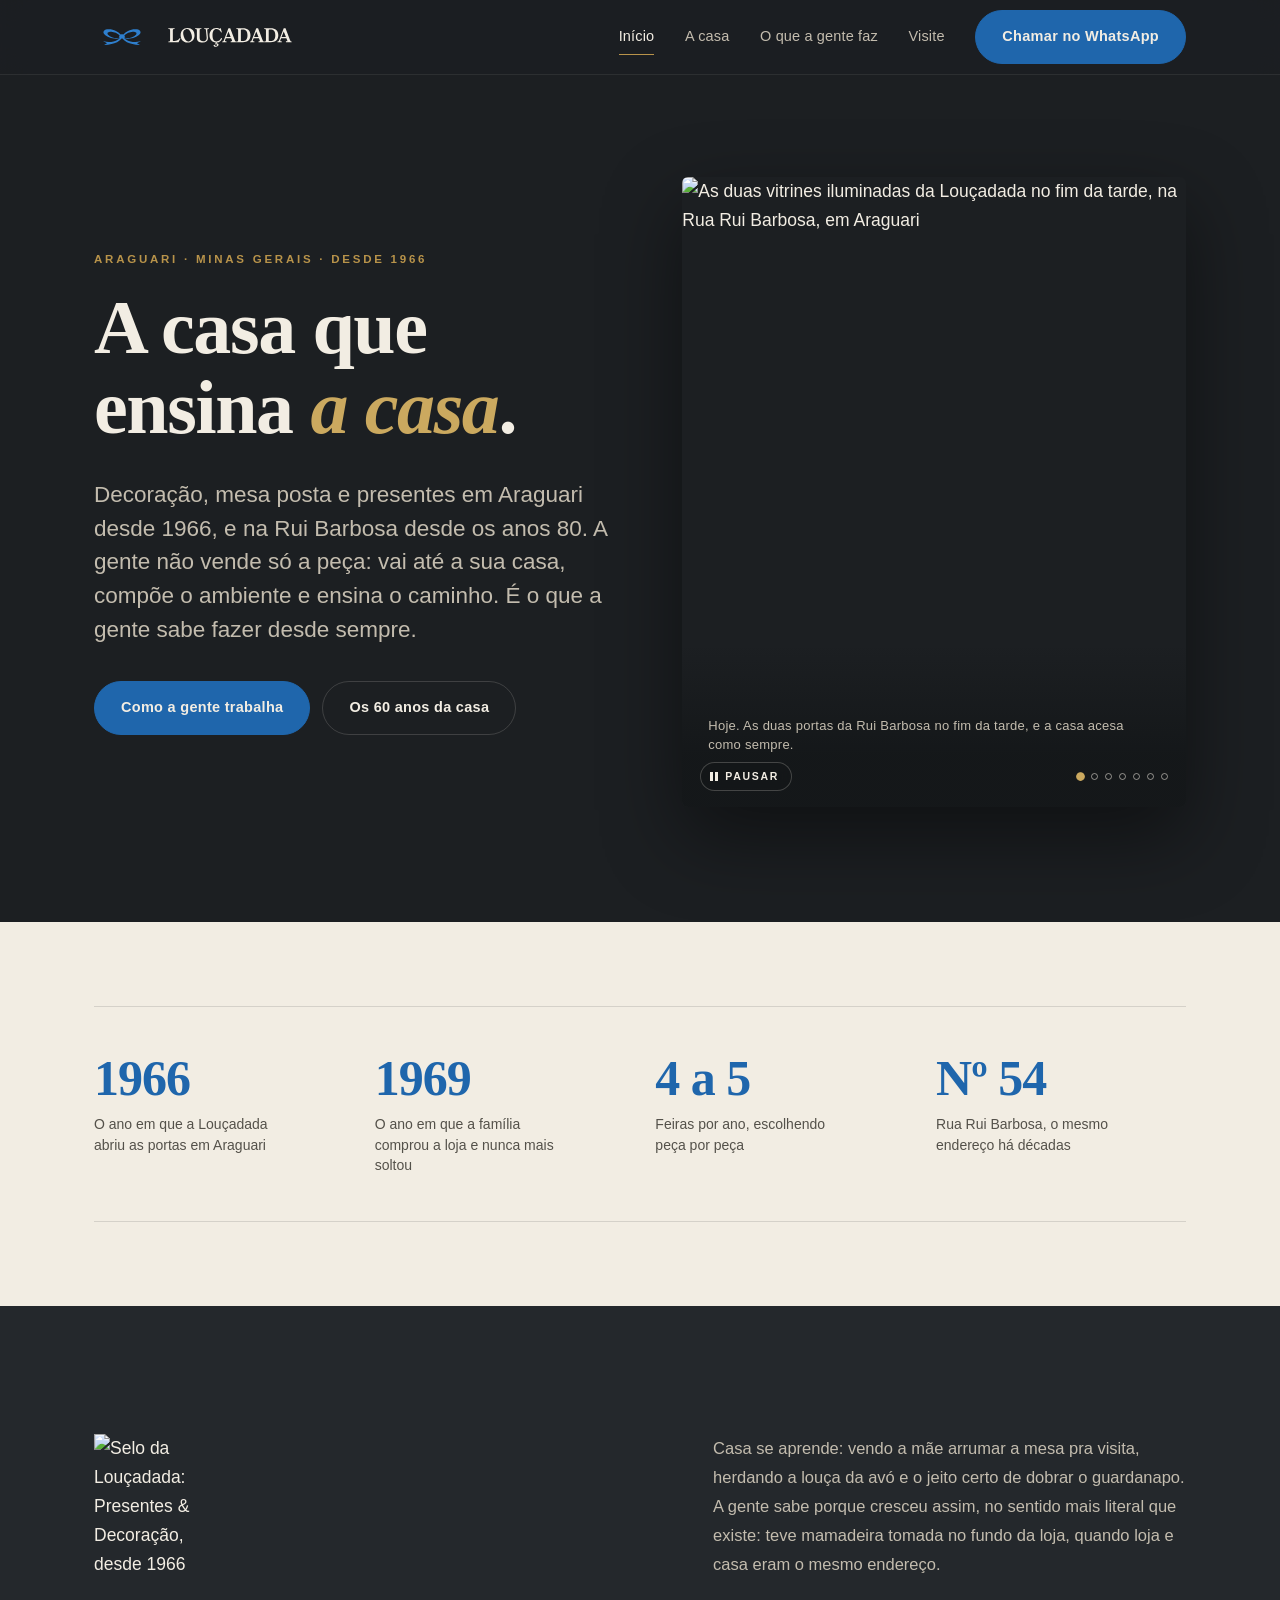
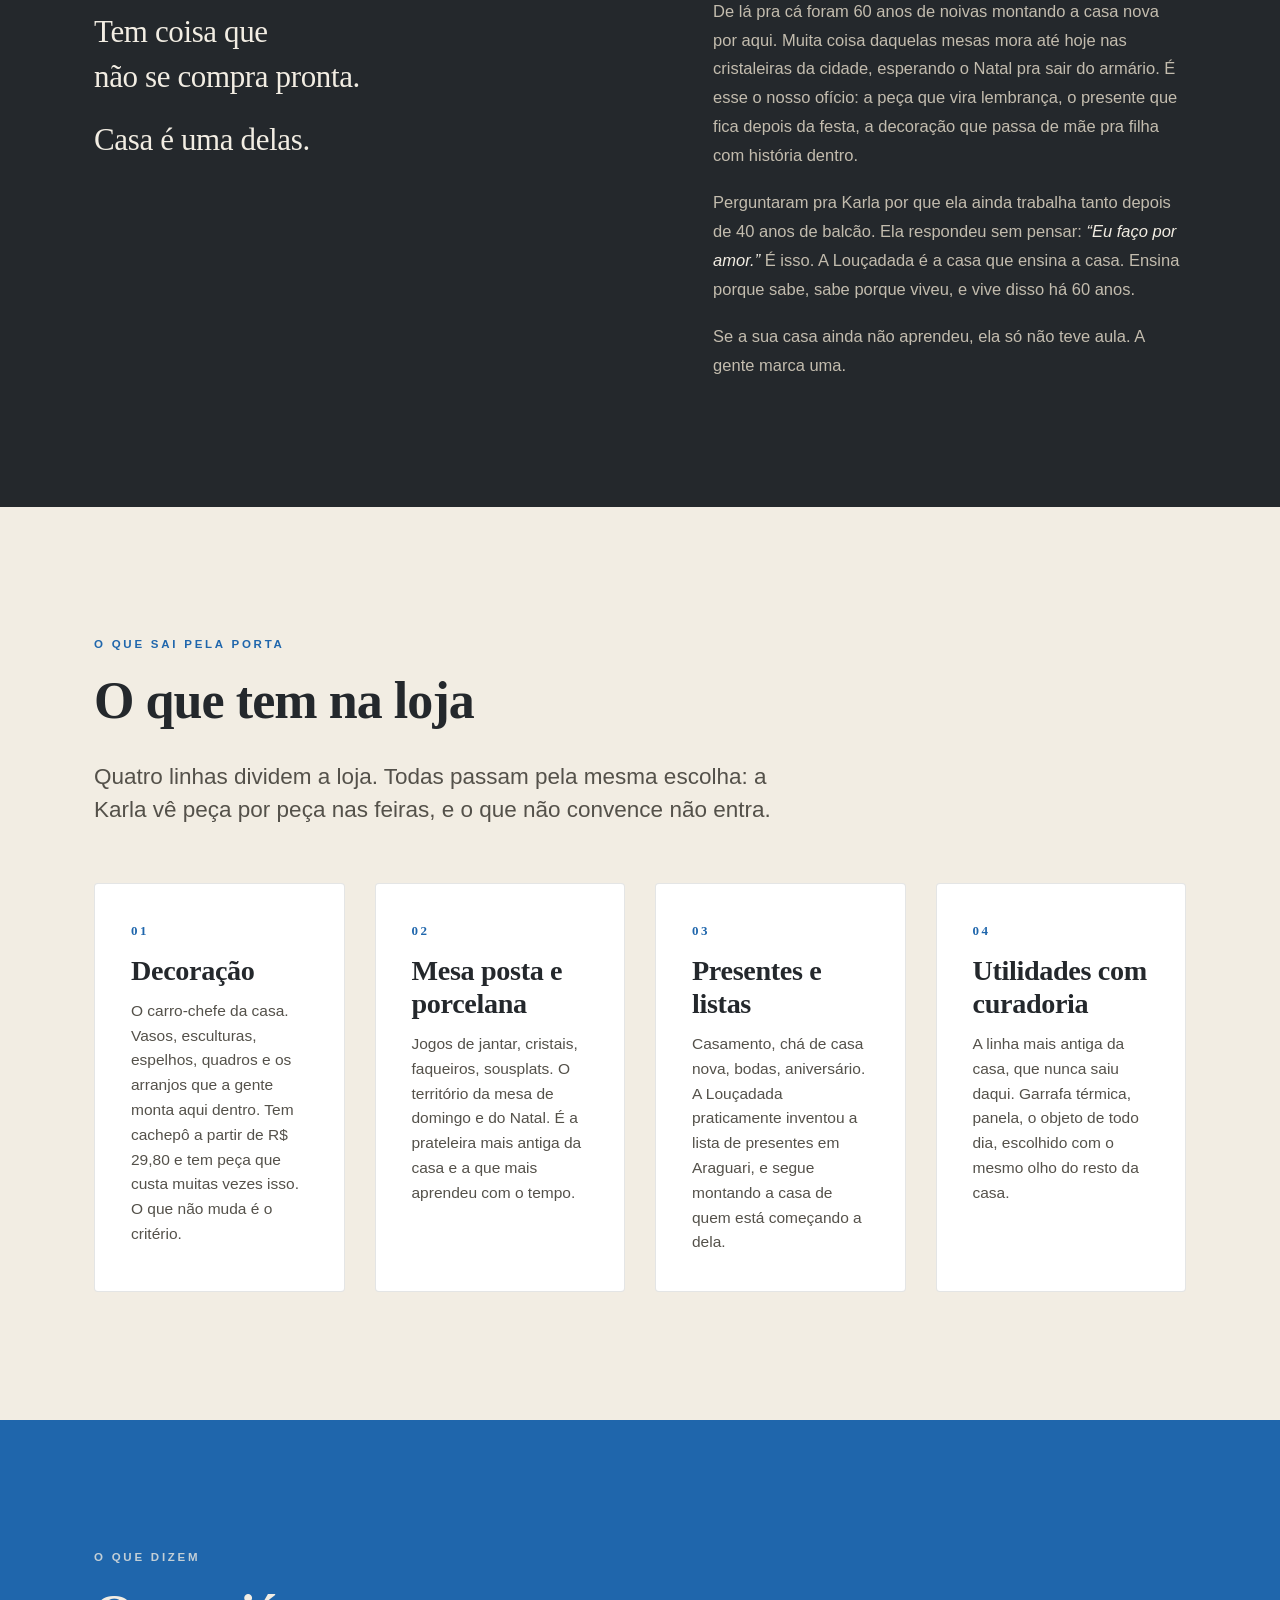
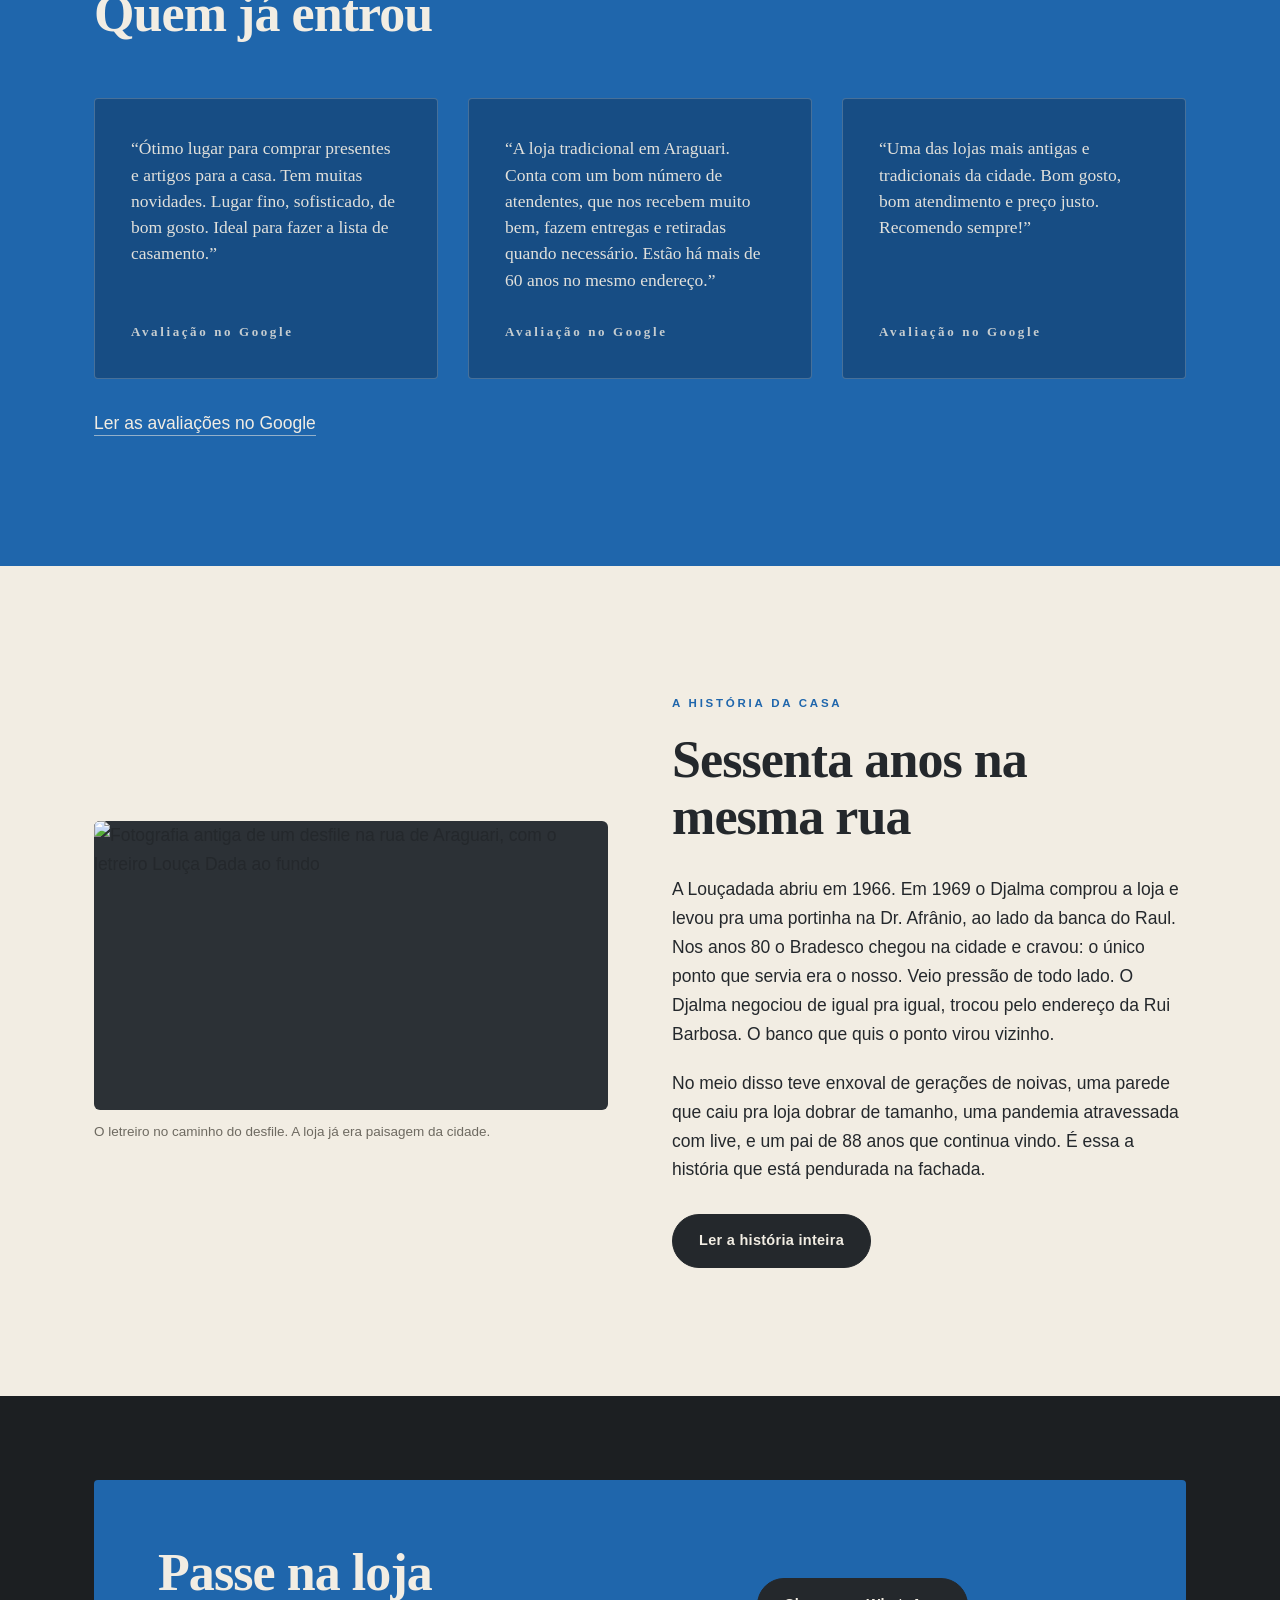
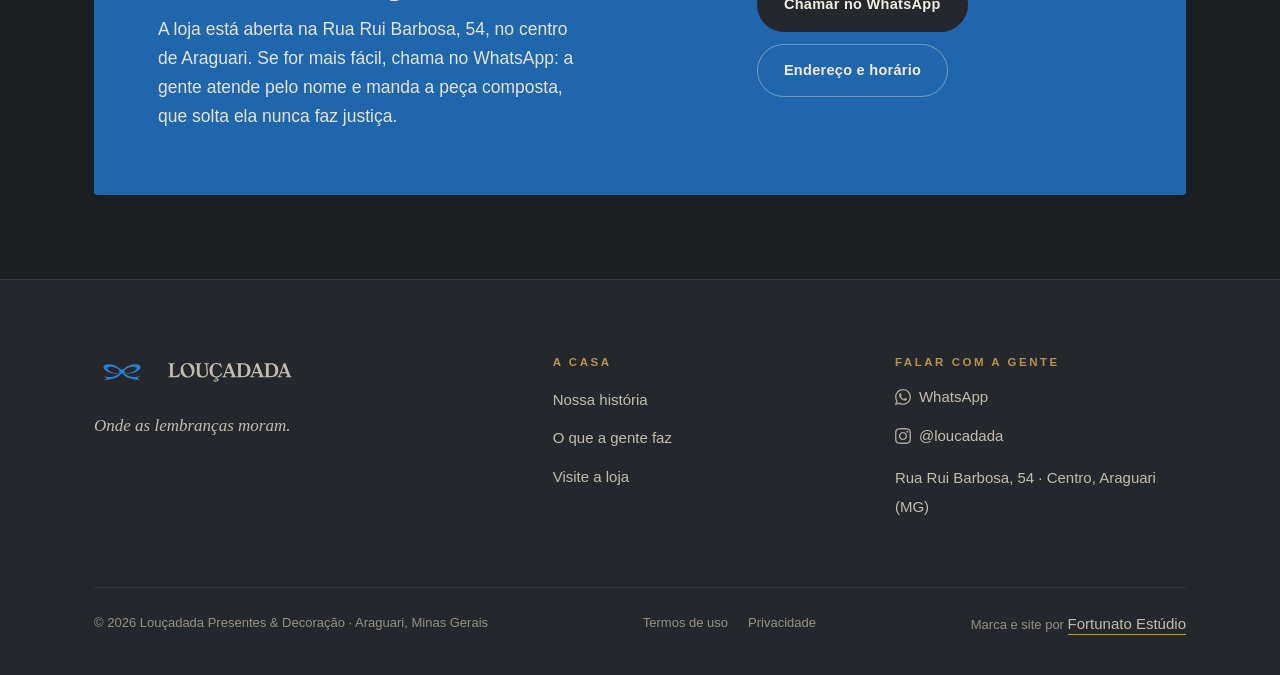
==== commit c20c0826: "Louçadada: a reinauguração em carrossel, e uma foto repetida a menos A "dia de festa no centro" e a " ====
--- a/index.html
+++ b/index.html
@@ -31,7 +31,7 @@
 <link rel="preload" href="/assets/fontes/figtree-latin-300_700-normal.woff2" as="font" type="font/woff2" crossorigin />
 <link rel="preload" href="/assets/fontes/fraunces-latin-400_700-normal.woff2" as="font" type="font/woff2" crossorigin />
 <link rel="stylesheet" href="/assets/fontes/fontes.css?v=4" />
-<link rel="stylesheet" href="/assets/css/site.css?v=10" />
+<link rel="stylesheet" href="/assets/css/site.css?v=11" />
 
 <script type="application/ld+json">
 {
@@ -469,6 +469,6 @@
   </div>
 </footer>
 
-<script src="/assets/js/site.js?v=10" defer></script>
+<script src="/assets/js/site.js?v=11" defer></script>
 </body>
 </html>
--- a/assets/css/site.css
+++ b/assets/css/site.css
@@ -586,6 +586,81 @@
   .time{grid-template-columns:1.58fr .42fr;align-items:center}
 }
 
+/* --- carrossel da reinauguração ------------------------------------------ */
+/* Três fotos à vista: a do meio em foco, as dos lados menores e desfocadas.
+   Quem gira entra em foco e quem sai perde o foco, no mesmo movimento. O
+   desfoque é de propósito: ele diz onde olhar sem precisar de seta piscando. */
+.giro{--giro-largura:clamp(230px,30vw,420px)}
+.giro__palco{
+  position:relative;
+  height:calc(var(--giro-largura) * 1.5 + 74px);
+  overflow:hidden;
+}
+.giro__item{
+  position:absolute;top:0;left:50%;margin:0;
+  width:var(--giro-largura);
+  transform:translateX(-50%) scale(.78);
+  opacity:0;filter:blur(6px);
+  transition:transform .75s cubic-bezier(.22,.61,.36,1),
+             opacity .55s ease,filter .55s ease;
+  pointer-events:none;
+}
+.giro__item img{
+  display:block;width:100%;aspect-ratio:2/3;object-fit:cover;
+  border-radius:var(--raio-foto);background:var(--grafite-alto);
+}
+.giro__item figcaption{
+  margin-top:14px;font-size:13.5px;line-height:1.45;color:var(--tinta-fraca);
+  opacity:0;transition:opacity .4s ease .2s;
+}
+
+/* a do meio: inteira, nítida, na frente */
+.giro__item[data-pos="0"]{
+  transform:translateX(-50%) scale(1);
+  opacity:1;filter:none;z-index:3;pointer-events:auto;
+}
+.giro__item[data-pos="0"] figcaption{opacity:1}
+
+/* as vizinhas: encostadas nas bordas da do meio, menores e fora de foco */
+.giro__item[data-pos="-1"]{
+  transform:translateX(-122%) scale(.8);
+  opacity:.5;filter:blur(3.5px);z-index:2;
+}
+.giro__item[data-pos="1"]{
+  transform:translateX(22%) scale(.8);
+  opacity:.5;filter:blur(3.5px);z-index:2;
+}
+/* as de trás ficam prontas pra entrar, mas sem aparecer */
+.giro__item[data-pos="-2"]{transform:translateX(-190%) scale(.7);opacity:0;z-index:1}
+.giro__item[data-pos="2"]{transform:translateX(90%) scale(.7);opacity:0;z-index:1}
+
+.giro__controles{
+  display:flex;align-items:center;justify-content:center;
+  gap:14px;margin-top:clamp(20px,2.4vw,30px);
+}
+.giro__seta{
+  width:42px;height:42px;flex:none;
+  display:inline-flex;align-items:center;justify-content:center;
+  border:1px solid var(--linha);border-radius:999px;
+  background:transparent;color:var(--porcelana);
+  font-size:17px;cursor:pointer;
+  transition:border-color var(--transicao),background var(--transicao);
+}
+.giro__seta:hover{border-color:var(--azul-link);color:var(--azul-link)}
+.claro .giro__seta{border-color:rgba(36,40,44,.28);color:var(--grafite)}
+.claro .giro__seta:hover{border-color:var(--azul);color:var(--azul)}
+.giro__pausa{position:static}
+
+/* sem movimento: as três ficam paradas, nítidas e lado a lado */
+@media (prefers-reduced-motion:reduce){
+  .giro__item{transition:none}
+}
+@media (max-width:620px){
+  .giro{--giro-largura:min(62vw,300px)}
+  .giro__item[data-pos="-1"]{transform:translateX(-134%) scale(.78)}
+  .giro__item[data-pos="1"]{transform:translateX(34%) scale(.78)}
+}
+
 /* --- linha do tempo ----------------------------------------------------- */
 .tempo{display:grid;gap:0}
 .marco{
@@ -748,7 +823,7 @@
 .azul .nota{color:var(--porcelana)}
 .azul .citacao{border-left-color:var(--porcelana)}
 .azul .citacao footer{color:rgba(242,237,227,.75)}
-.azul .figura figcaption{color:rgba(242,237,227,.8)}
+.azul .figura figcaption{color:rgba(242,237,227,.92)}
 .azul .passo{border-color:rgba(242,237,227,.26)}
 .azul .passo__n{color:var(--porcelana)}
 .azul .botao--linha{border-color:rgba(242,237,227,.5);color:var(--porcelana)}
@@ -798,3 +873,7 @@
 .claro .selo-caso{color:#7D5F28;border-color:rgba(184,147,74,.6)}
 .azul .selo-caso{color:var(--porcelana);border-color:rgba(242,237,227,.5)}
 .azul .selo-caso::before{background:var(--porcelana)}
+.azul .giro__item figcaption{color:rgba(242,237,227,.92)}
+.azul .giro__seta{border-color:rgba(242,237,227,.45);color:var(--porcelana)}
+.azul .giro__seta:hover{border-color:var(--porcelana);background:rgba(242,237,227,.1)}
+.azul .giro__item img{background:rgba(13,42,74,.5)}
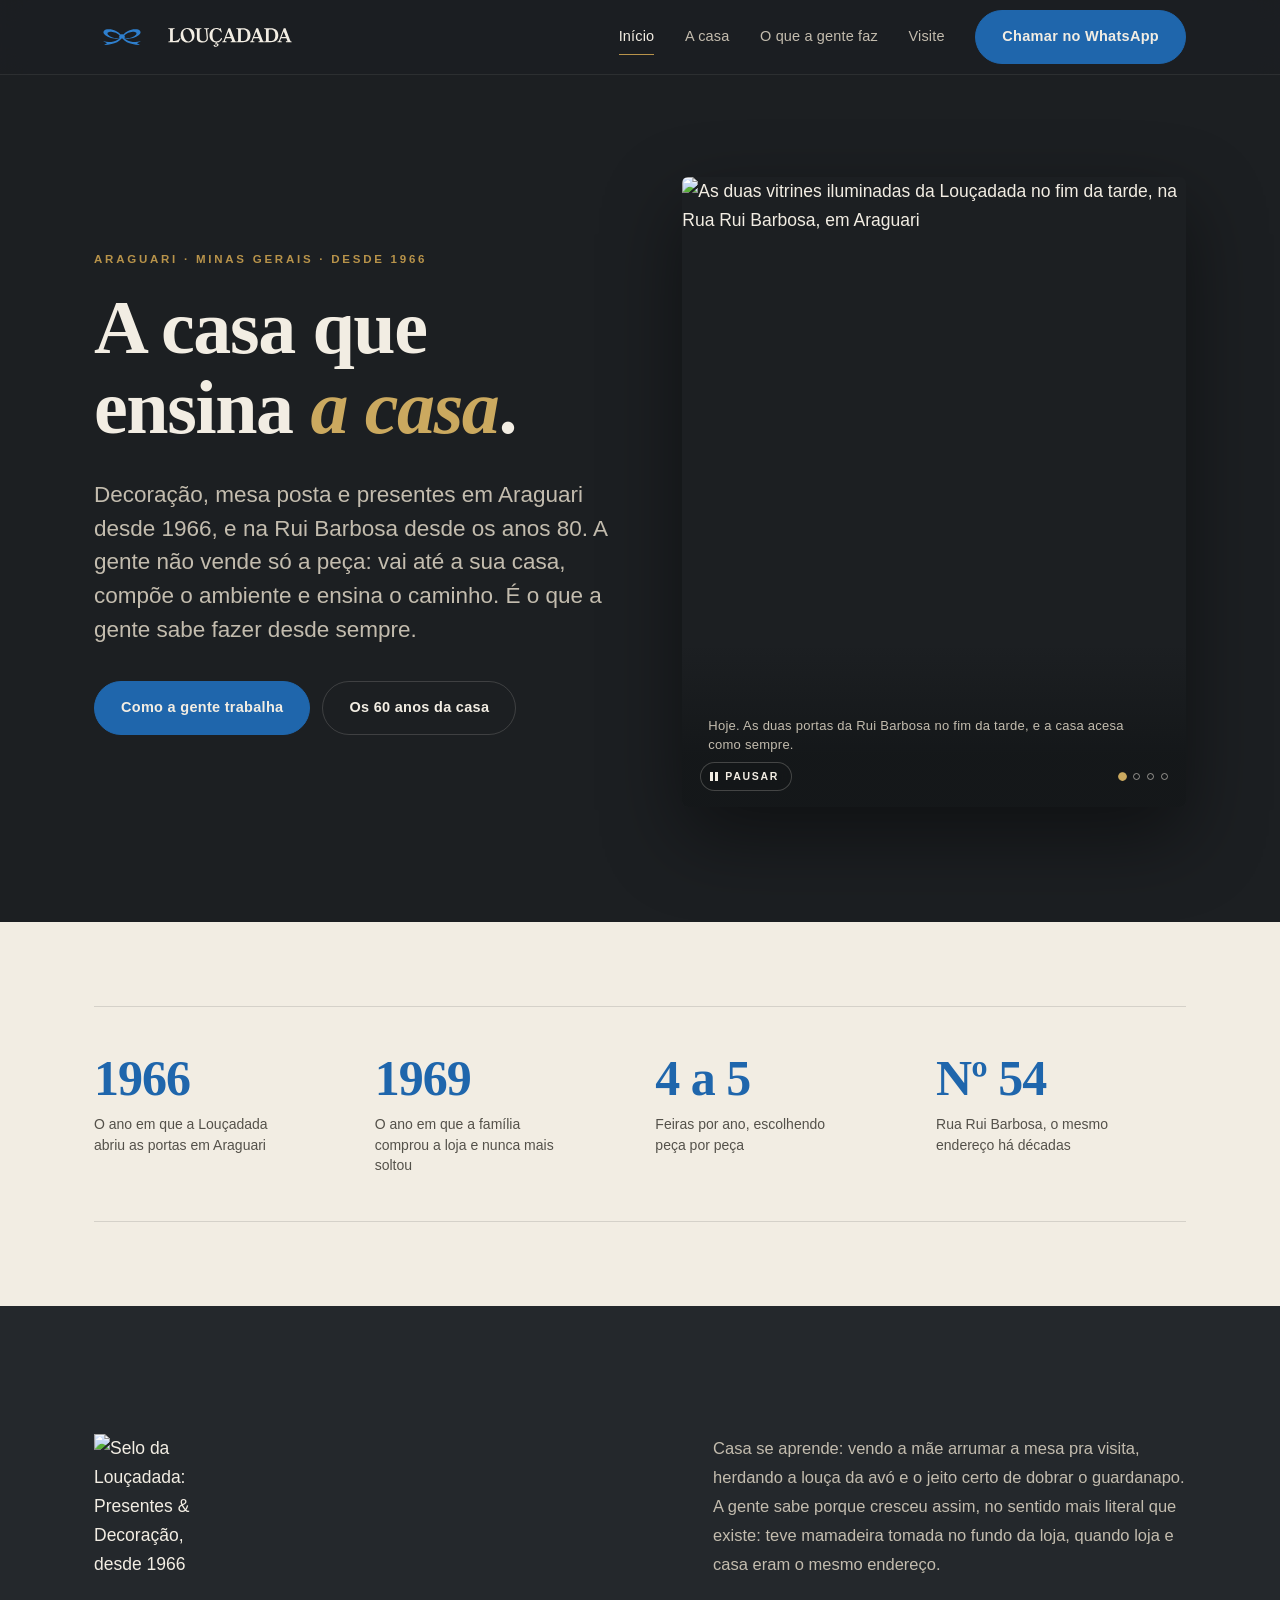
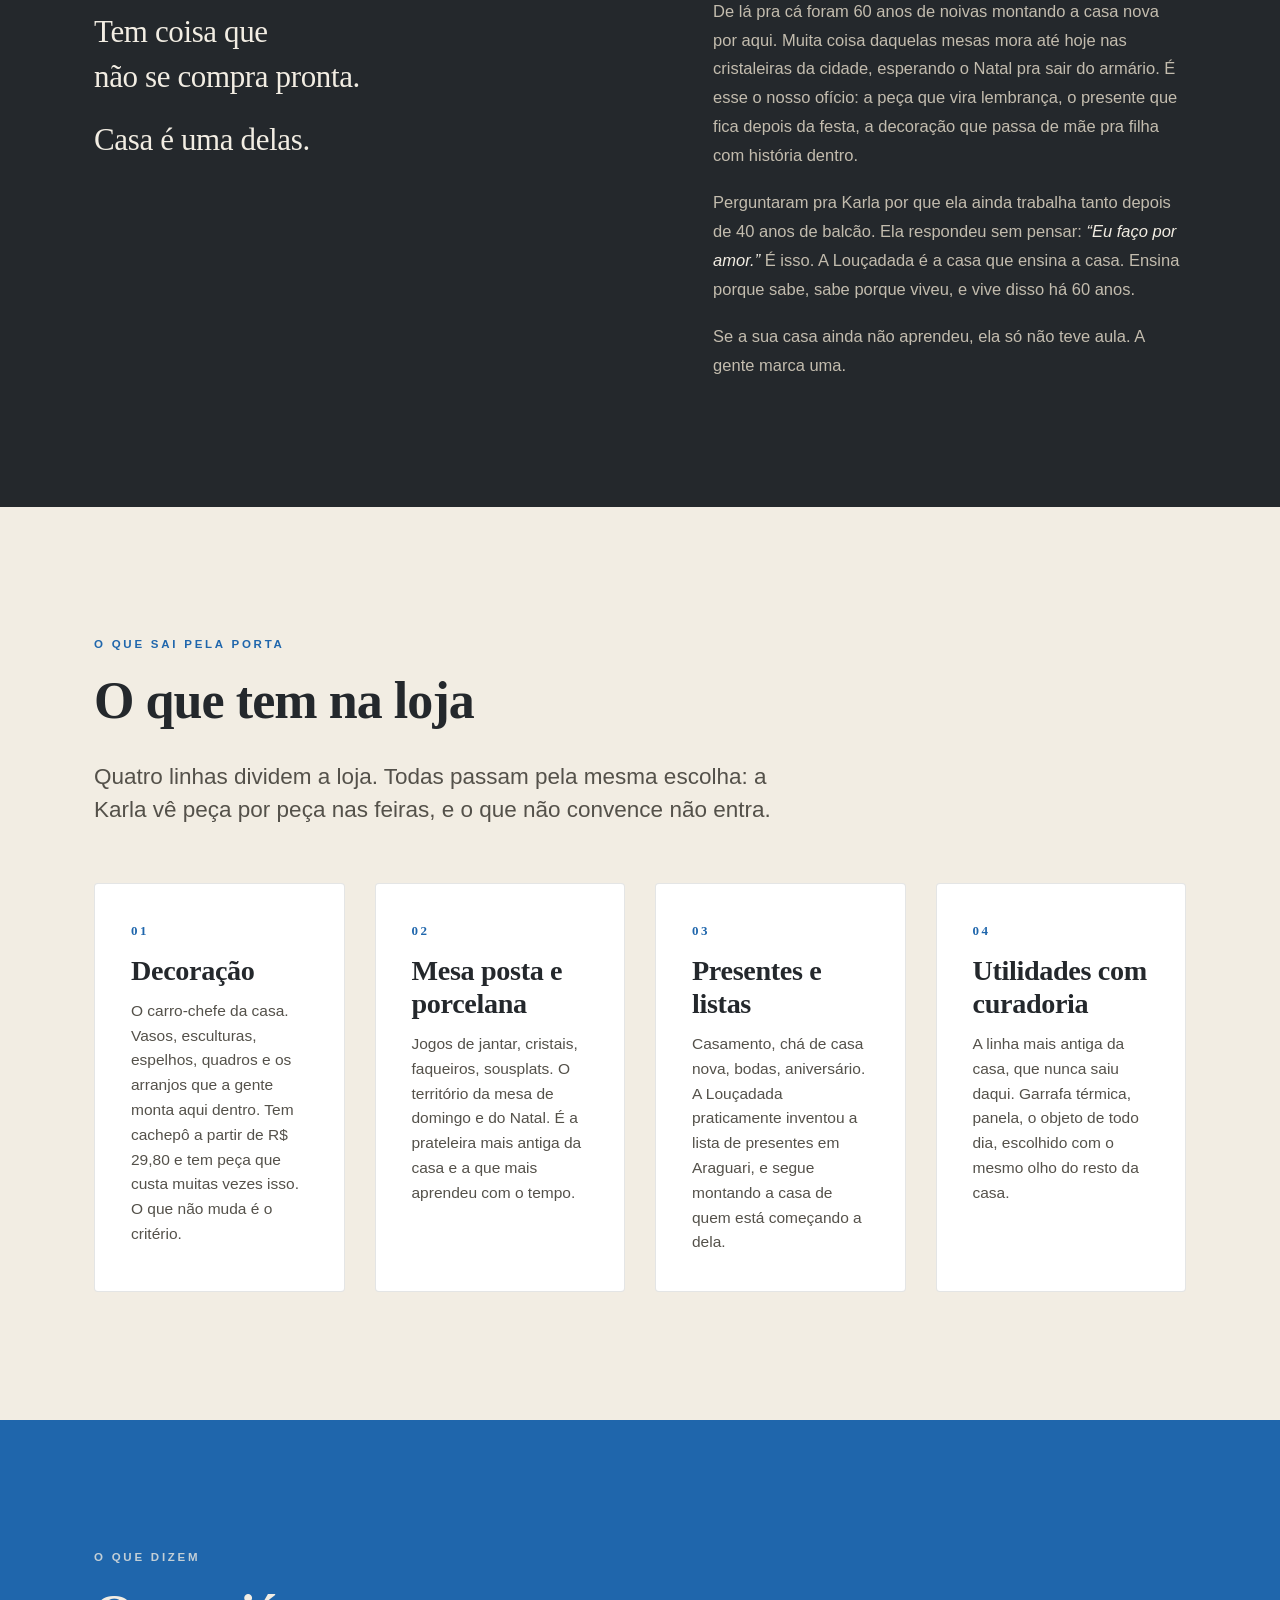
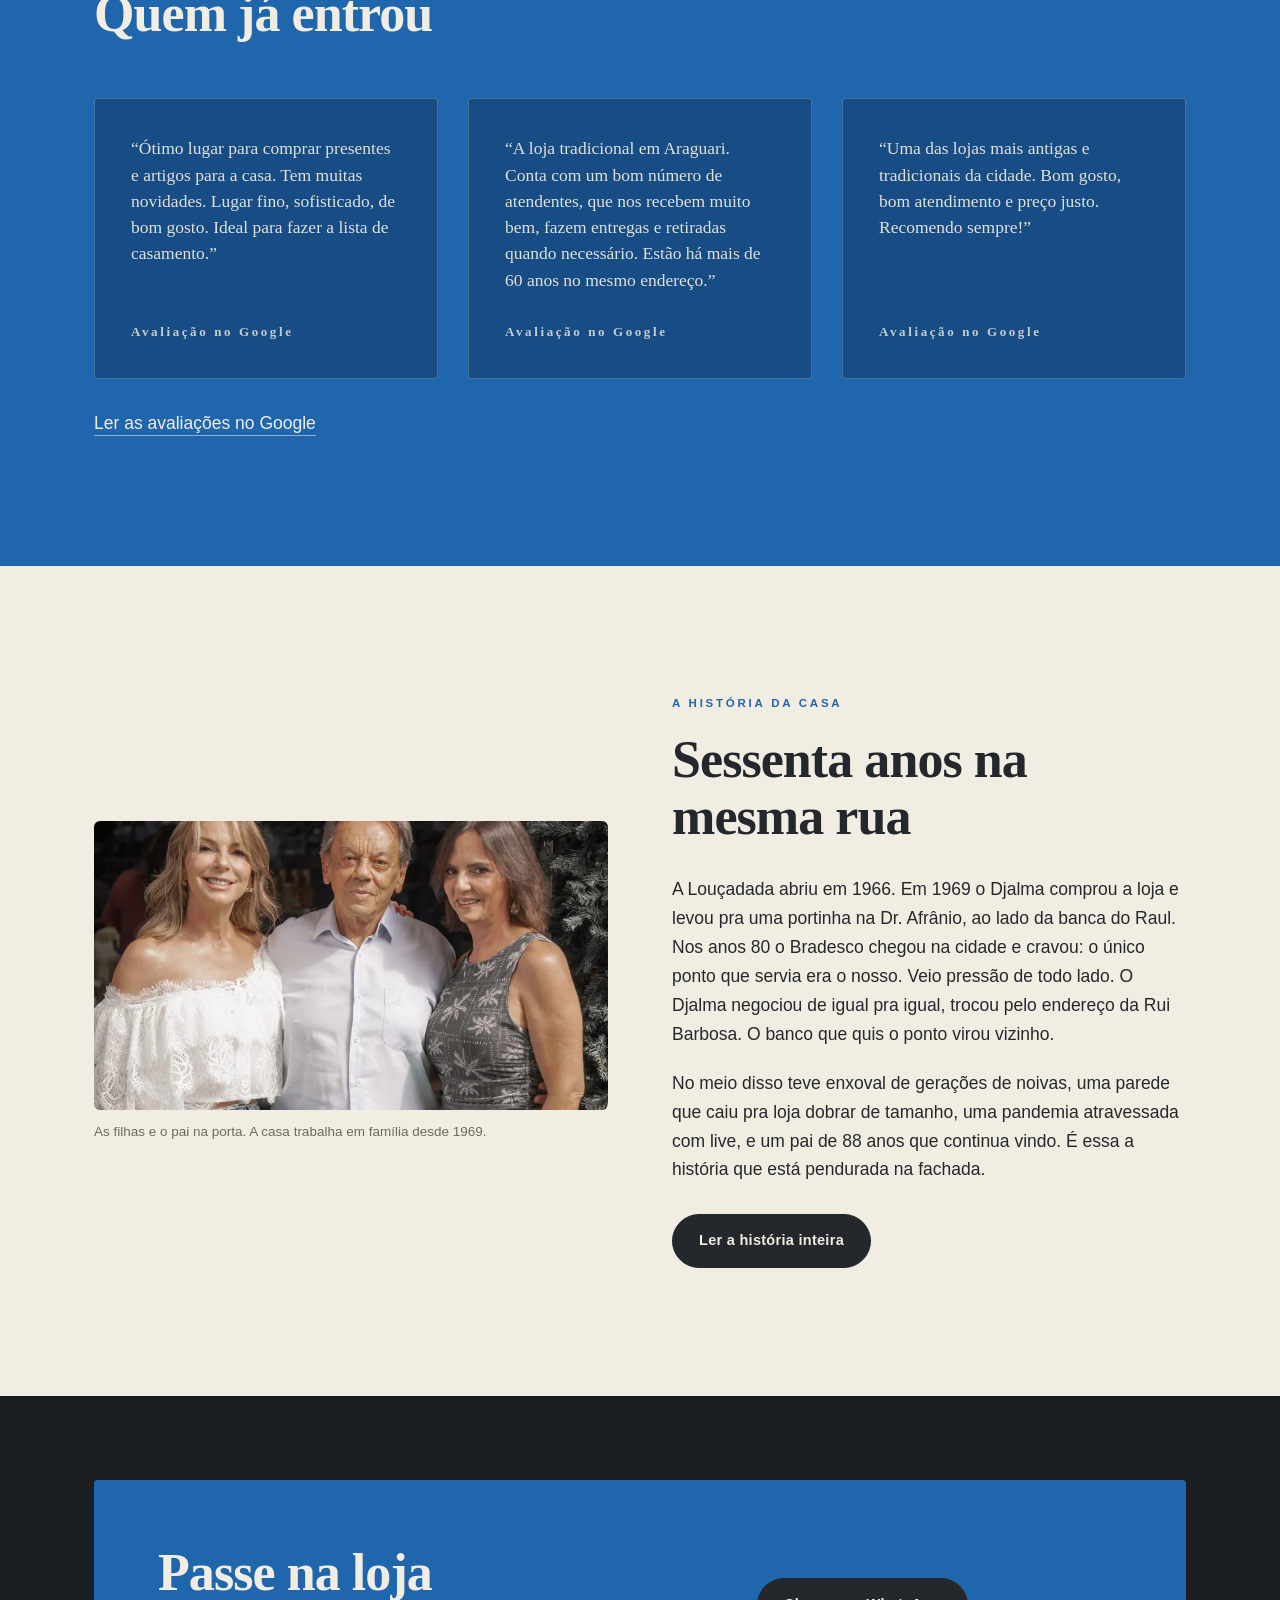
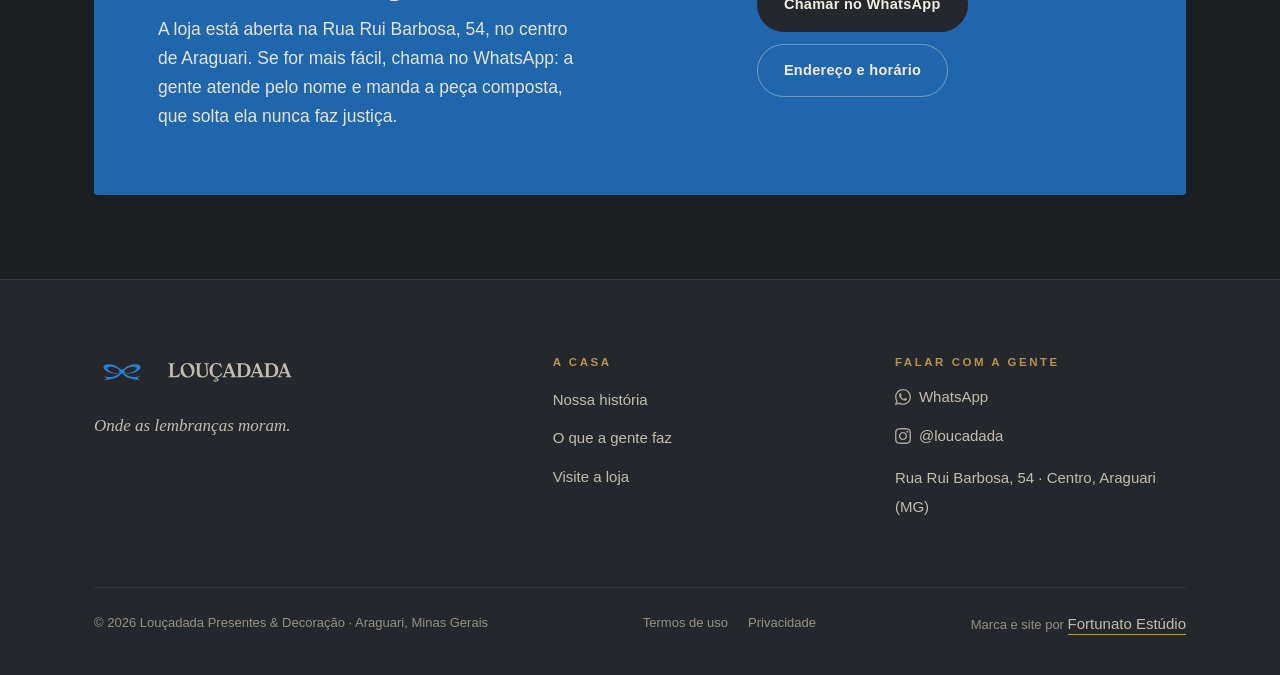
==== commit e1045784: "Louçadada: cada foto em um lugar só O carrossel da reinauguração ficou com as sete do dia, na ordem " ====
--- a/index.html
+++ b/index.html
@@ -150,47 +150,20 @@
         </figure>
 
         <figure class="album__item">
-          <img src="/assets/img/desfile-letreiro.webp"
-               alt="Fotografia antiga de um desfile na Rua Rui Barbosa, com o letreiro Louça Dada acima das pessoas"
-               width="900" height="1350" loading="lazy" decoding="async" />
-          <figcaption class="abertura__legenda">
-            O letreiro no caminho do desfile. A loja já era paisagem da cidade.
-          </figcaption>
-        </figure>
-
-        <figure class="album__item">
-          <img src="/assets/img/laco-aceso.webp"
-               alt="O laço da Louçadada aceso na fachada, em escala monumental, visto de baixo com a vitrine enfeitada logo abaixo"
-               width="900" height="1350" loading="lazy" decoding="async" />
-          <figcaption class="abertura__legenda">
-            O laço aceso na fachada. De longe, a cidade já sabe qual porta é a nossa.
-          </figcaption>
-        </figure>
-
-        <figure class="album__item">
-          <img src="/assets/img/arvore-natal.webp"
-               alt="Uma das sócias diante da árvore de Natal vermelha montada na loja, coberta de bolas e flores, com uma árvore verde ao lado"
-               width="900" height="1350" loading="lazy" decoding="async" />
-          <figcaption class="abertura__legenda">
-            A árvore vermelha do salão, montada à mão de cima a baixo.
-          </figcaption>
-        </figure>
-
-        <figure class="album__item">
-          <img src="/assets/img/familia-natal.webp"
-               alt="As duas sócias de braço dado com o pai, Djalma, na entrada da loja, embaixo do letreiro antigo da Louçadada"
-               width="900" height="1350" loading="lazy" decoding="async" />
-          <figcaption class="abertura__legenda">
-            As filhas e o pai na porta da loja. A casa trabalha em família desde 1969.
-          </figcaption>
-        </figure>
-
-        <figure class="album__item">
           <img src="/assets/img/cristais-natal.webp"
                alt="Cristais, anjos de vidro e um vaso com galhos de pinheiro montados sobre um carrinho dentro da loja"
                width="900" height="1350" loading="lazy" decoding="async" />
           <figcaption class="abertura__legenda">
             Vidro, cristal e galho no mesmo canto. É assim que a peça sai daqui: composta.
+          </figcaption>
+        </figure>
+
+        <figure class="album__item">
+          <img src="/assets/img/sacola-balcao-nova.webp"
+               alt="A sacola branca da Louçadada em cima do balcão, com fita azul e o selo da casa impresso na lateral"
+               width="900" height="1350" loading="lazy" decoding="async" />
+          <figcaption class="abertura__legenda">
+            A sacola da casa, com a fita azul e o selo. É assim que a peça sai pela porta.
           </figcaption>
         </figure>
 
@@ -378,10 +351,10 @@
   <section class="secao claro">
     <div class="envelope duas">
       <figure class="figura figura--larga surge">
-        <img src="/assets/img/desfile-letreiro.webp"
-             alt="Fotografia antiga de um desfile na rua de Araguari, com o letreiro Louça Dada ao fundo"
+        <img src="/assets/img/familia-natal.webp"
+             alt="As duas sócias de braço dado com o pai, Djalma, na entrada da loja, embaixo do letreiro antigo da Louçadada"
              width="900" height="1350" loading="lazy" decoding="async" />
-        <figcaption>O letreiro no caminho do desfile. A loja já era paisagem da cidade.</figcaption>
+        <figcaption>As filhas e o pai na porta. A casa trabalha em família desde 1969.</figcaption>
       </figure>
       <div class="surge">
         <span class="sobrelinha">A história da casa</span>
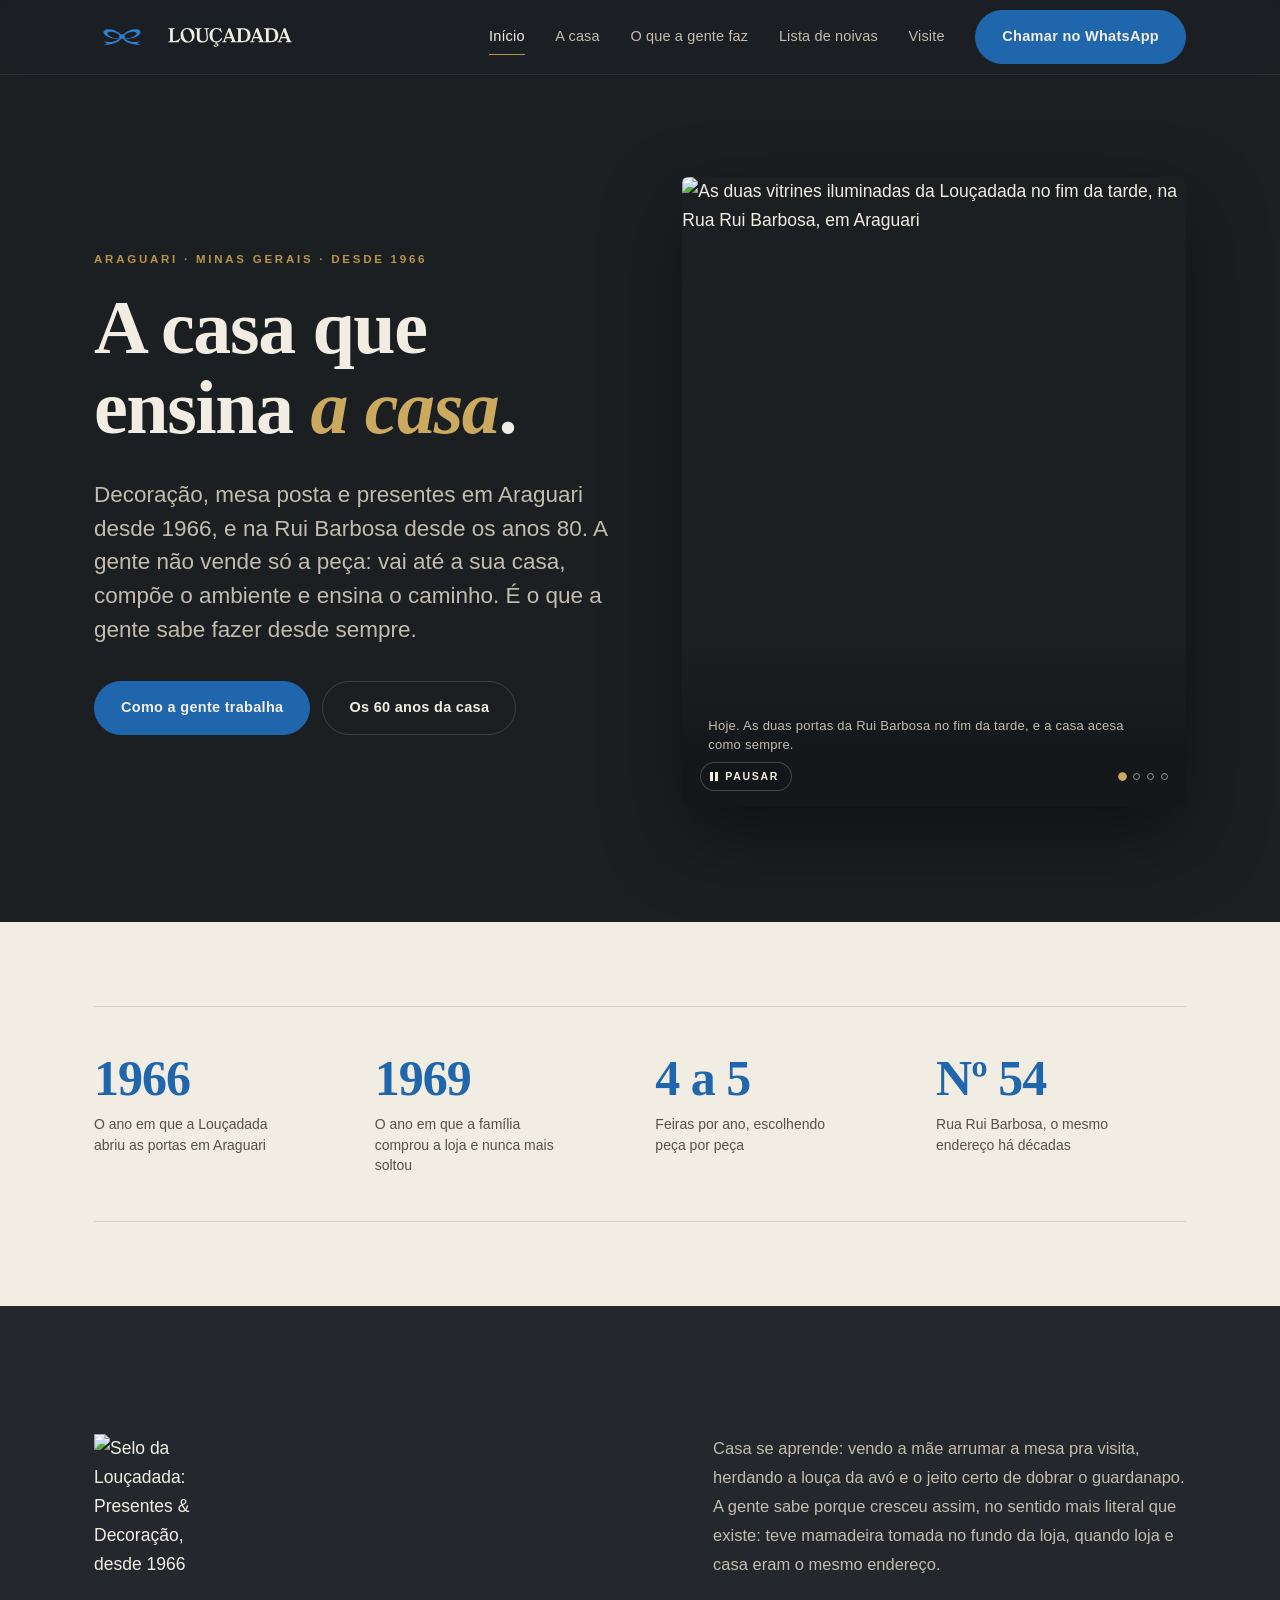
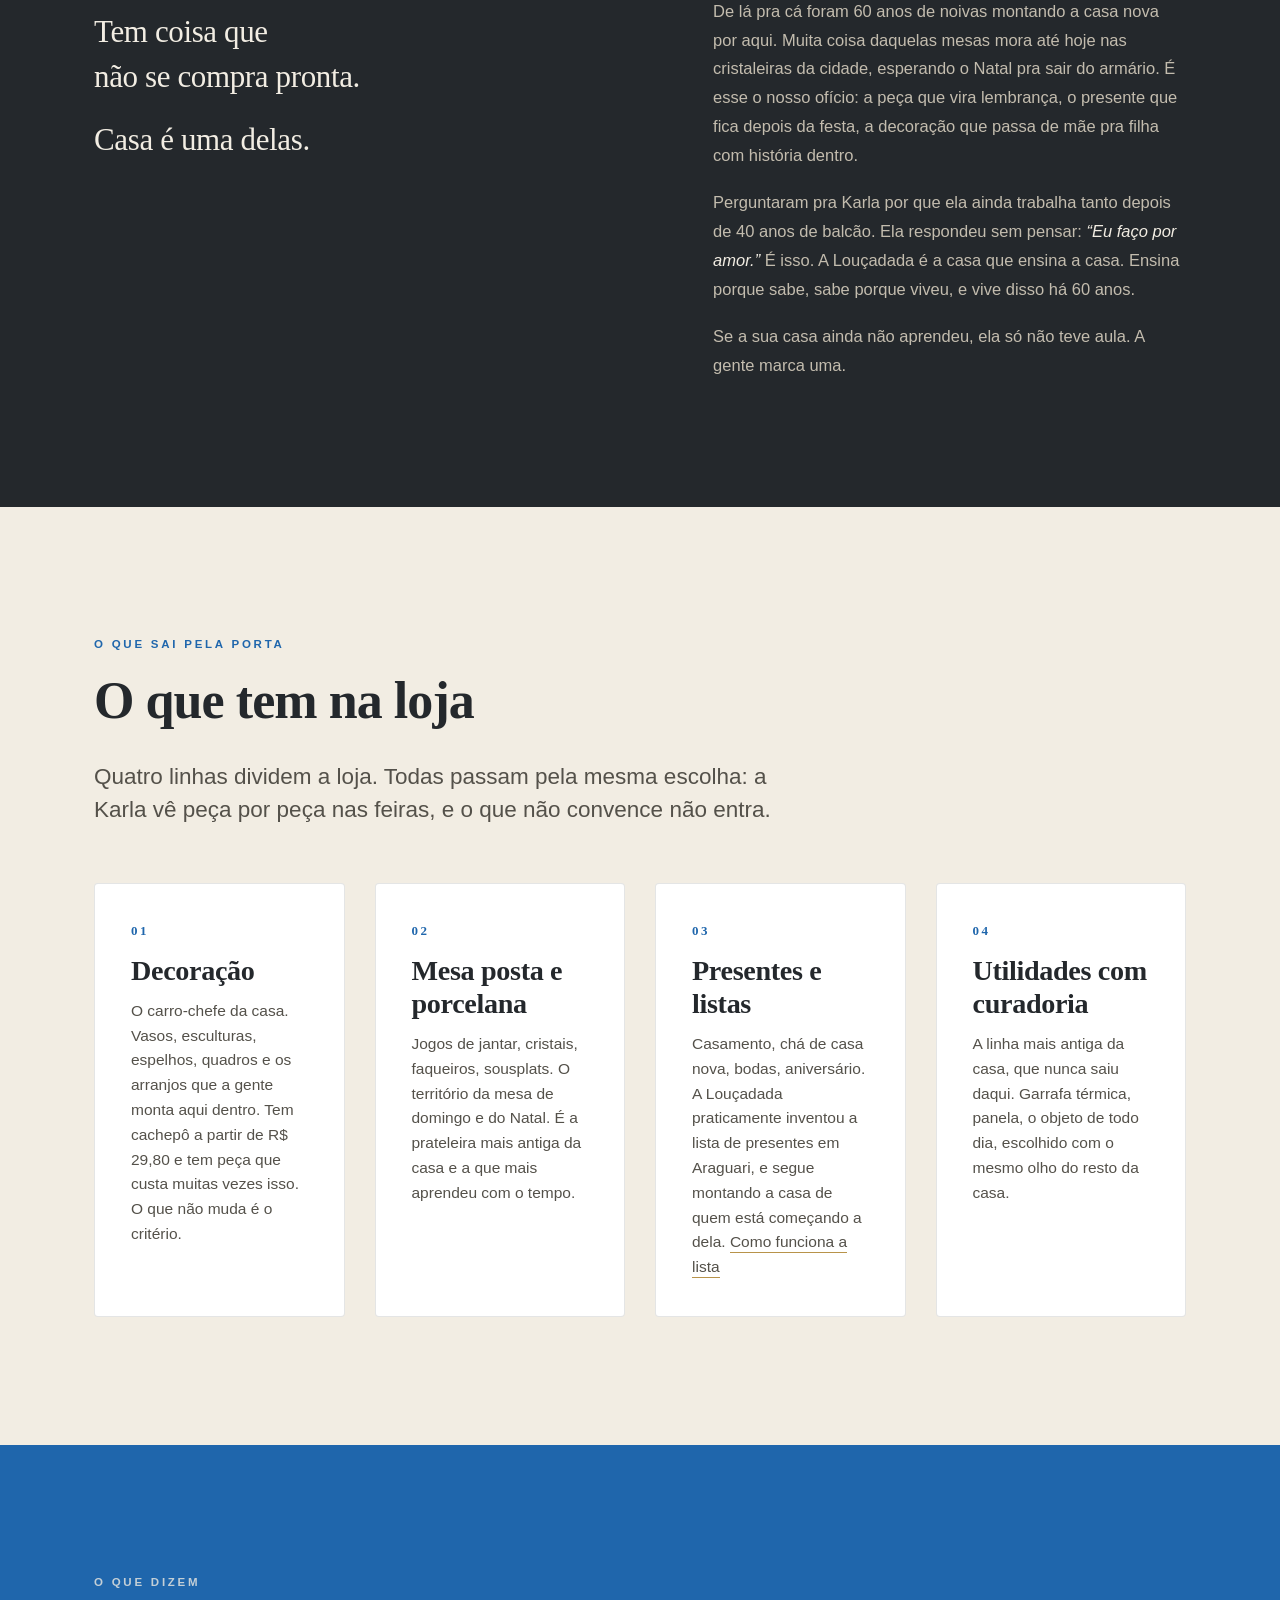
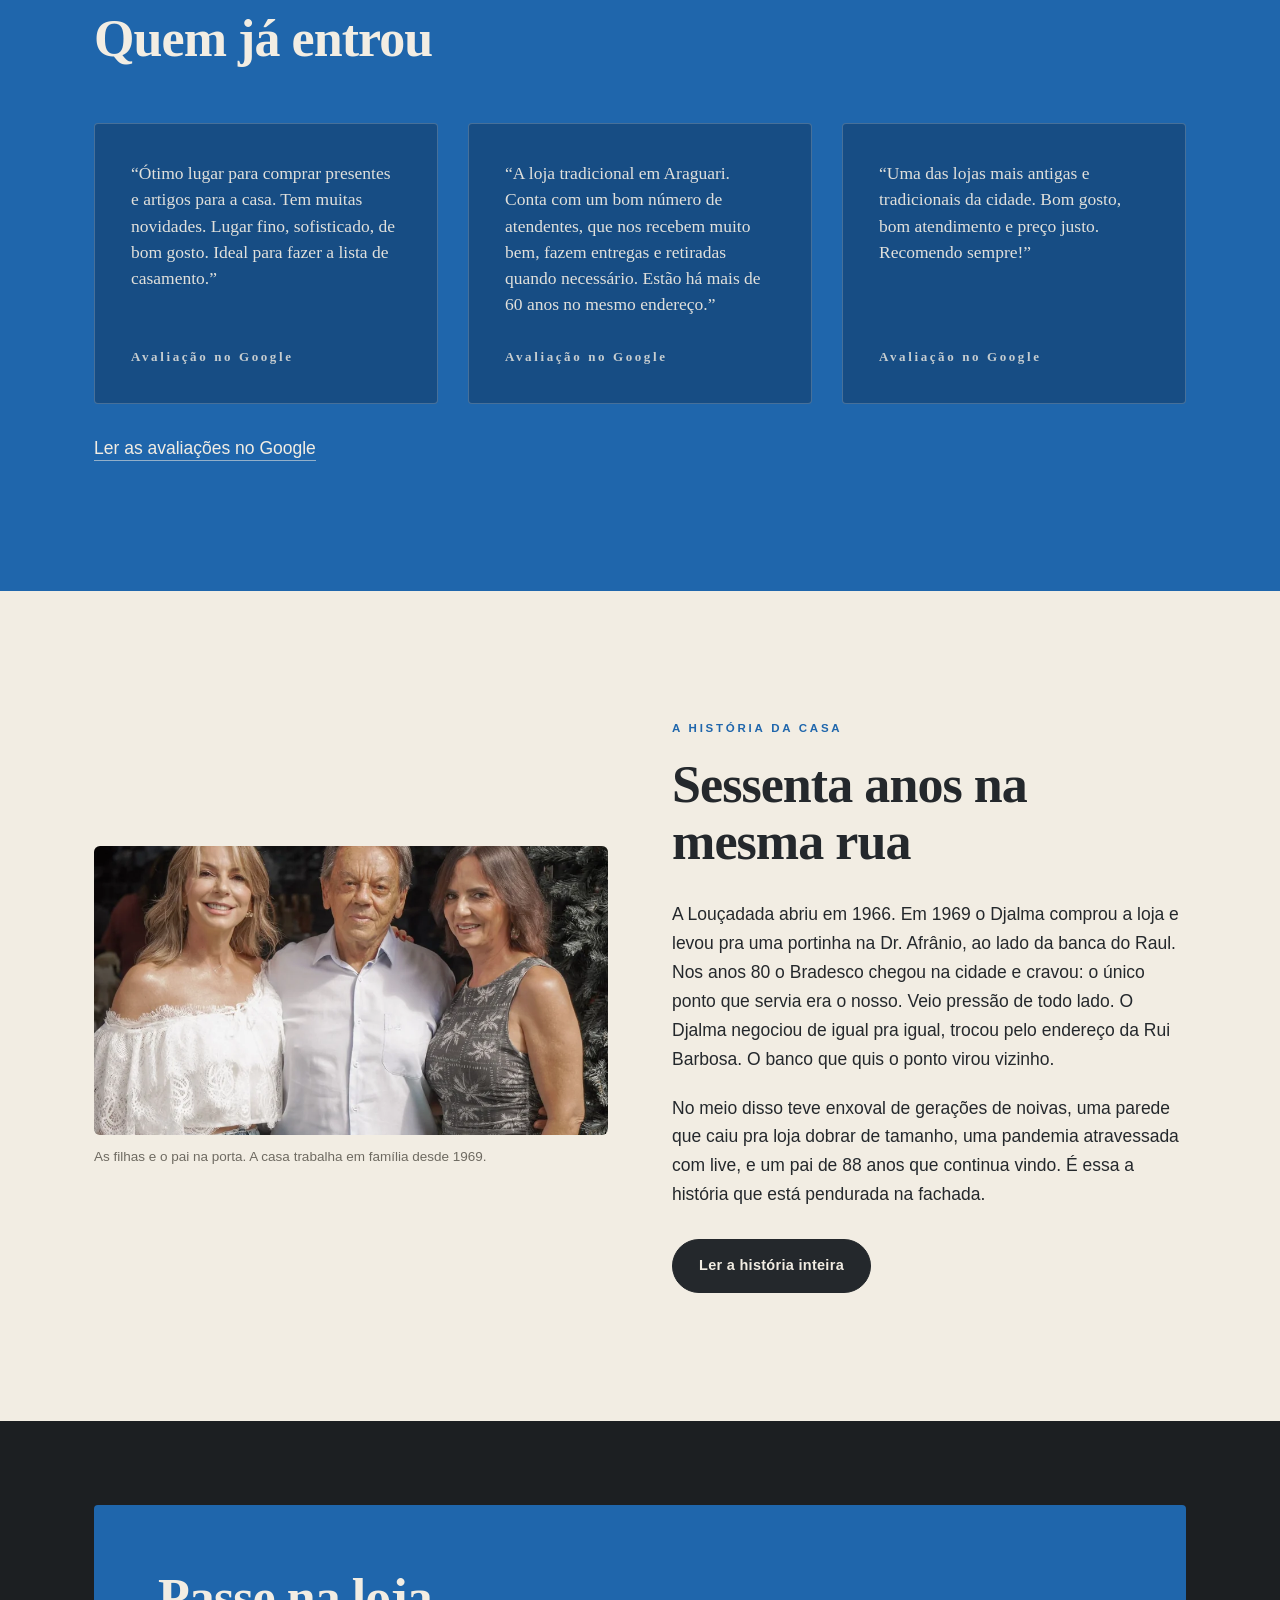
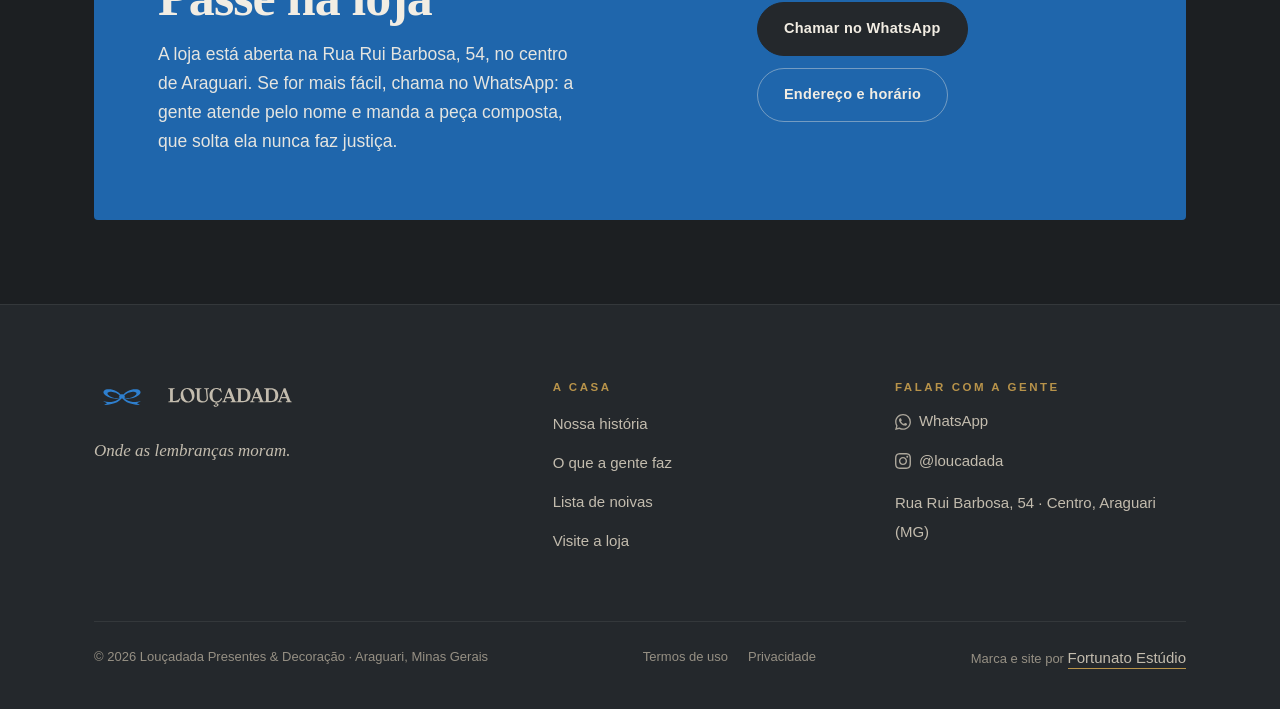
==== commit 6f4ee0b3: "Louçadada: a lista de noivas ganha endereço no site A loja faz lista de casamento desde 1966 e prati" ====
--- a/index.html
+++ b/index.html
@@ -31,7 +31,7 @@
 <link rel="preload" href="/assets/fontes/figtree-latin-300_700-normal.woff2" as="font" type="font/woff2" crossorigin />
 <link rel="preload" href="/assets/fontes/fraunces-latin-400_700-normal.woff2" as="font" type="font/woff2" crossorigin />
 <link rel="stylesheet" href="/assets/fontes/fontes.css?v=4" />
-<link rel="stylesheet" href="/assets/css/site.css?v=11" />
+<link rel="stylesheet" href="/assets/css/site.css?v=12" />
 
 <script type="application/ld+json">
 {
@@ -109,6 +109,7 @@
       <a href="/" aria-current="page">Início</a>
       <a href="/a-casa/">A casa</a>
       <a href="/em-casa/">O que a gente faz</a>
+      <a href="/lista-de-noivas/">Lista de noivas</a>
       <a href="/visite/">Visite</a>
       <a class="botao botao--azul" href="https://wa.me/5534998703531?text=Ol%C3%A1%2C%20vim%20pelo%20site%20e%20gostaria%20de%20falar%20com%20uma%20atendente." rel="noopener">Chamar no WhatsApp</a>
     </nav>
@@ -286,6 +287,8 @@
             Casamento, chá de casa nova, bodas, aniversário. A Louçadada praticamente
             inventou a lista de presentes em Araguari, e segue montando a casa de quem
             está começando a dela.
+          
+            <a class="link" href="/lista-de-noivas/">Como funciona a lista</a>
           </p>
         </article>
         <article class="cartao surge">
@@ -417,6 +420,7 @@
         <ul>
           <li><a href="/a-casa/">Nossa história</a></li>
           <li><a href="/em-casa/">O que a gente faz</a></li>
+          <li><a href="/lista-de-noivas/">Lista de noivas</a></li>
           <li><a href="/visite/">Visite a loja</a></li>
         </ul>
       </div>
@@ -442,6 +446,6 @@
   </div>
 </footer>
 
-<script src="/assets/js/site.js?v=11" defer></script>
+<script src="/assets/js/site.js?v=12" defer></script>
 </body>
 </html>
--- a/assets/css/site.css
+++ b/assets/css/site.css
@@ -781,6 +781,19 @@
 
 /* depoimento usa o mesmo cartão, só com a fonte da citação no rodapé */
 blockquote.cartao p{font-family:var(--serifa);font-size:17.5px;line-height:1.5;color:var(--tinta)}
+
+/* Listas dentro de texto corrido. A casa não tinha nenhuma até a página da lista
+   de noivas, onde promessa em linha solta lê melhor que parágrafo. O marcador é
+   o mesmo tracinho de latão que a memória da equipe já usa, pra não entrar
+   bolinha de navegador no meio da serifa. */
+.texto ul{list-style:none;padding:0;margin:0}
+.texto li{position:relative;padding-left:26px}
+.texto li + li{margin-top:.72em}
+.texto li::before{
+  content:"";position:absolute;left:0;top:.66em;
+  width:14px;height:1px;background:var(--latao);
+}
+
 blockquote.cartao footer{margin-top:auto;padding-top:16px;color:var(--latao)}
 .claro blockquote.cartao p{color:var(--grafite)}
 
